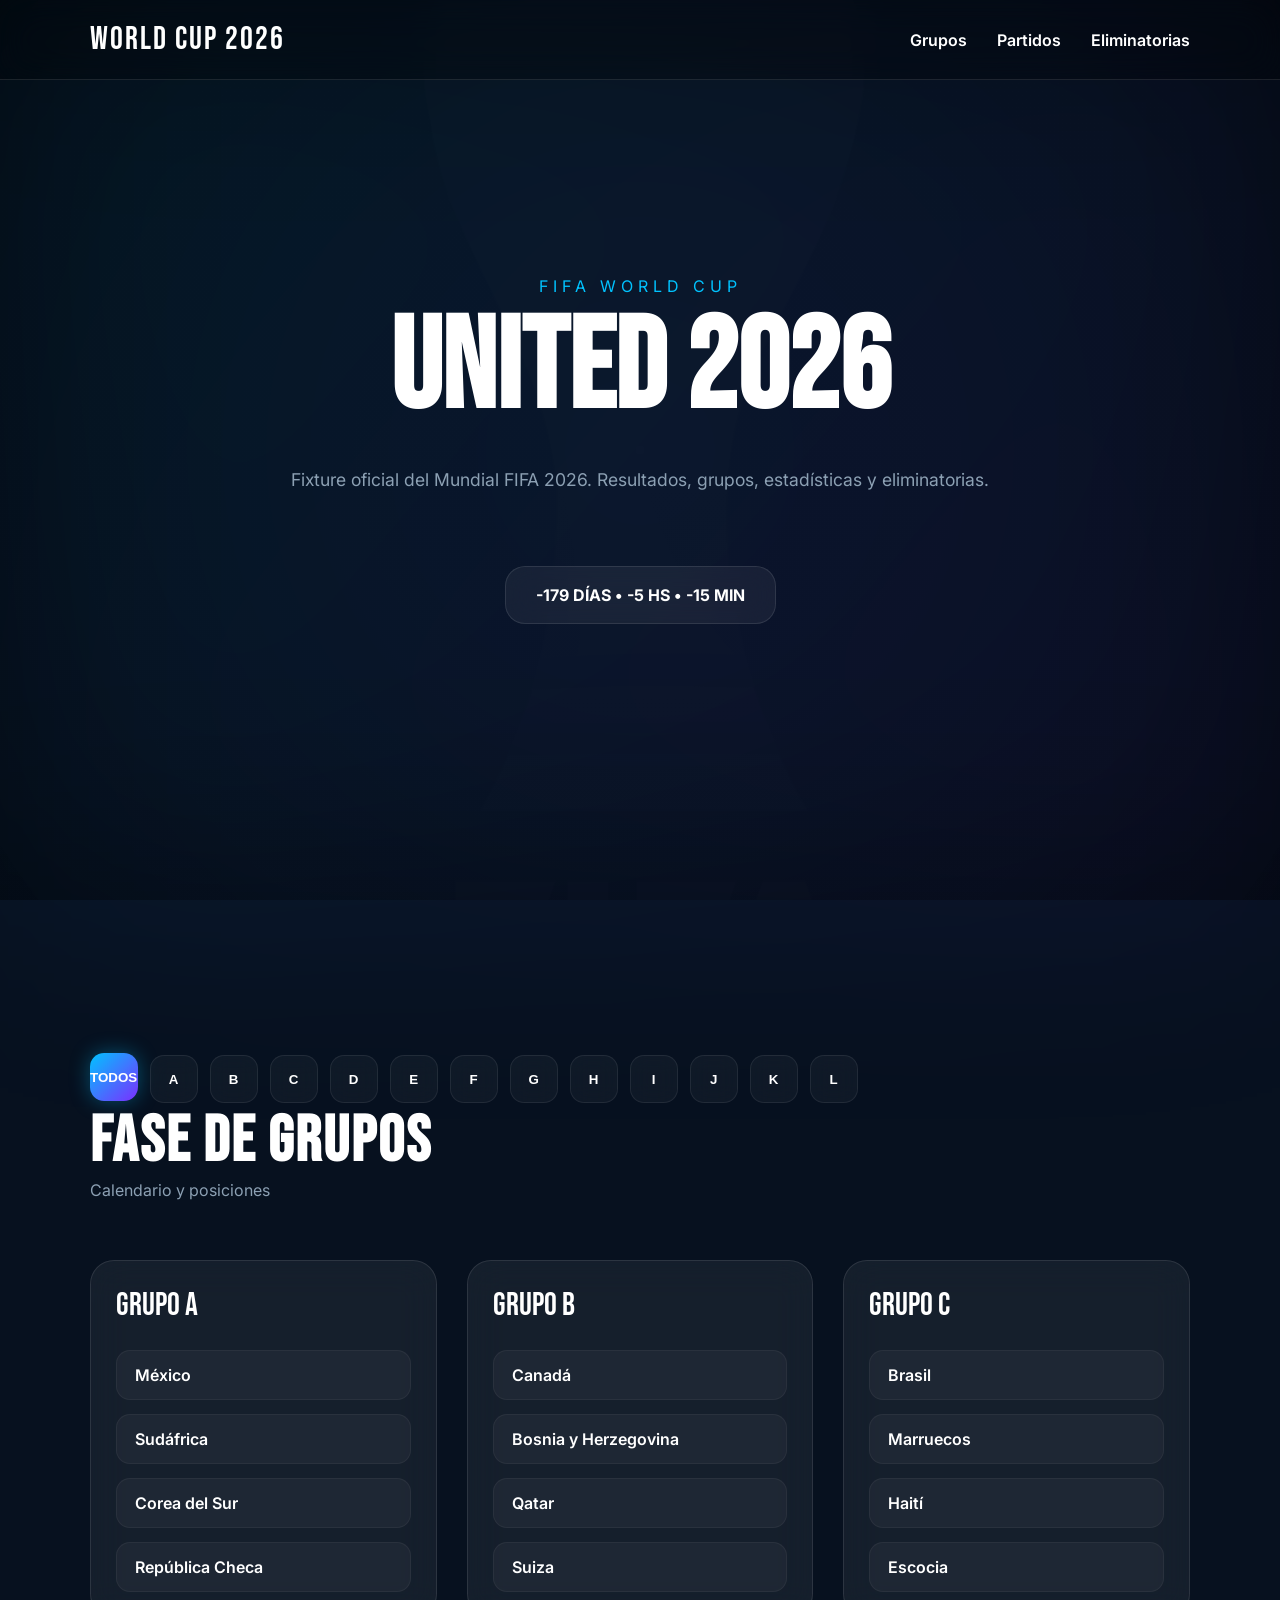
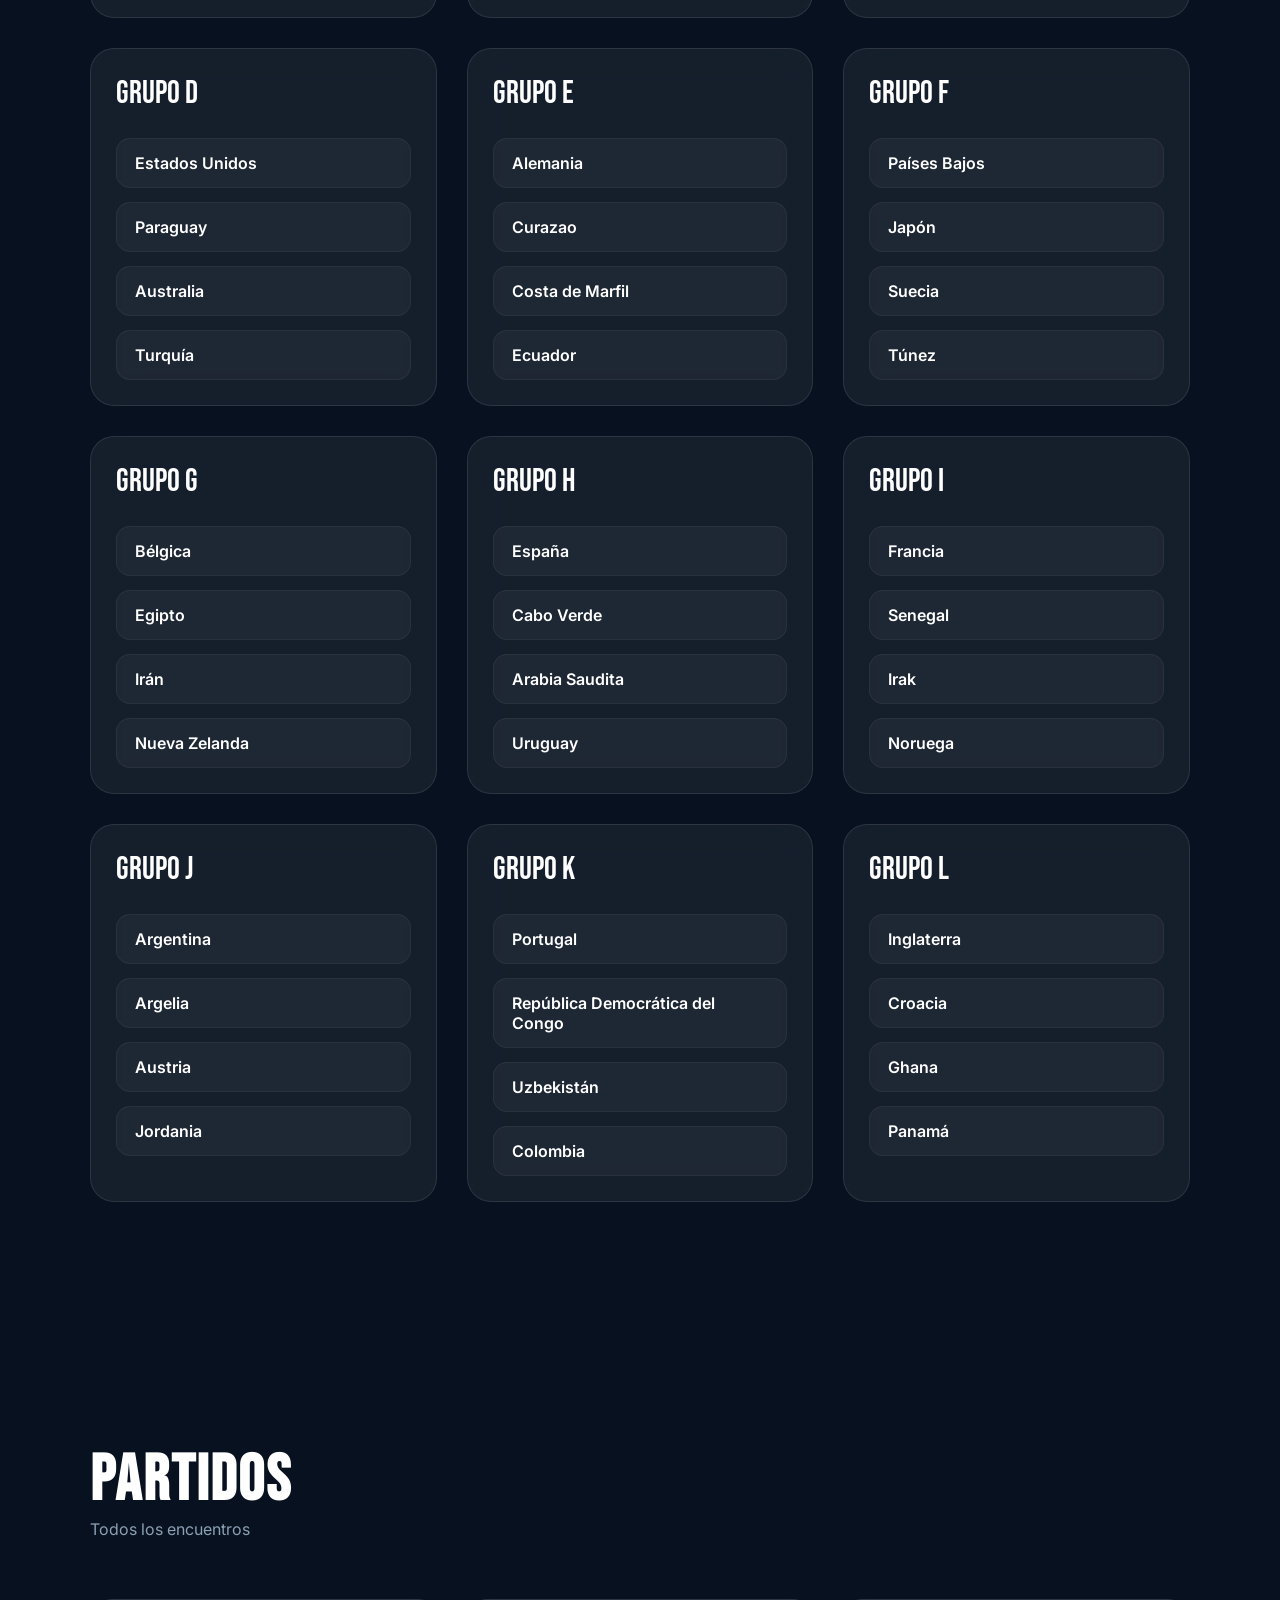
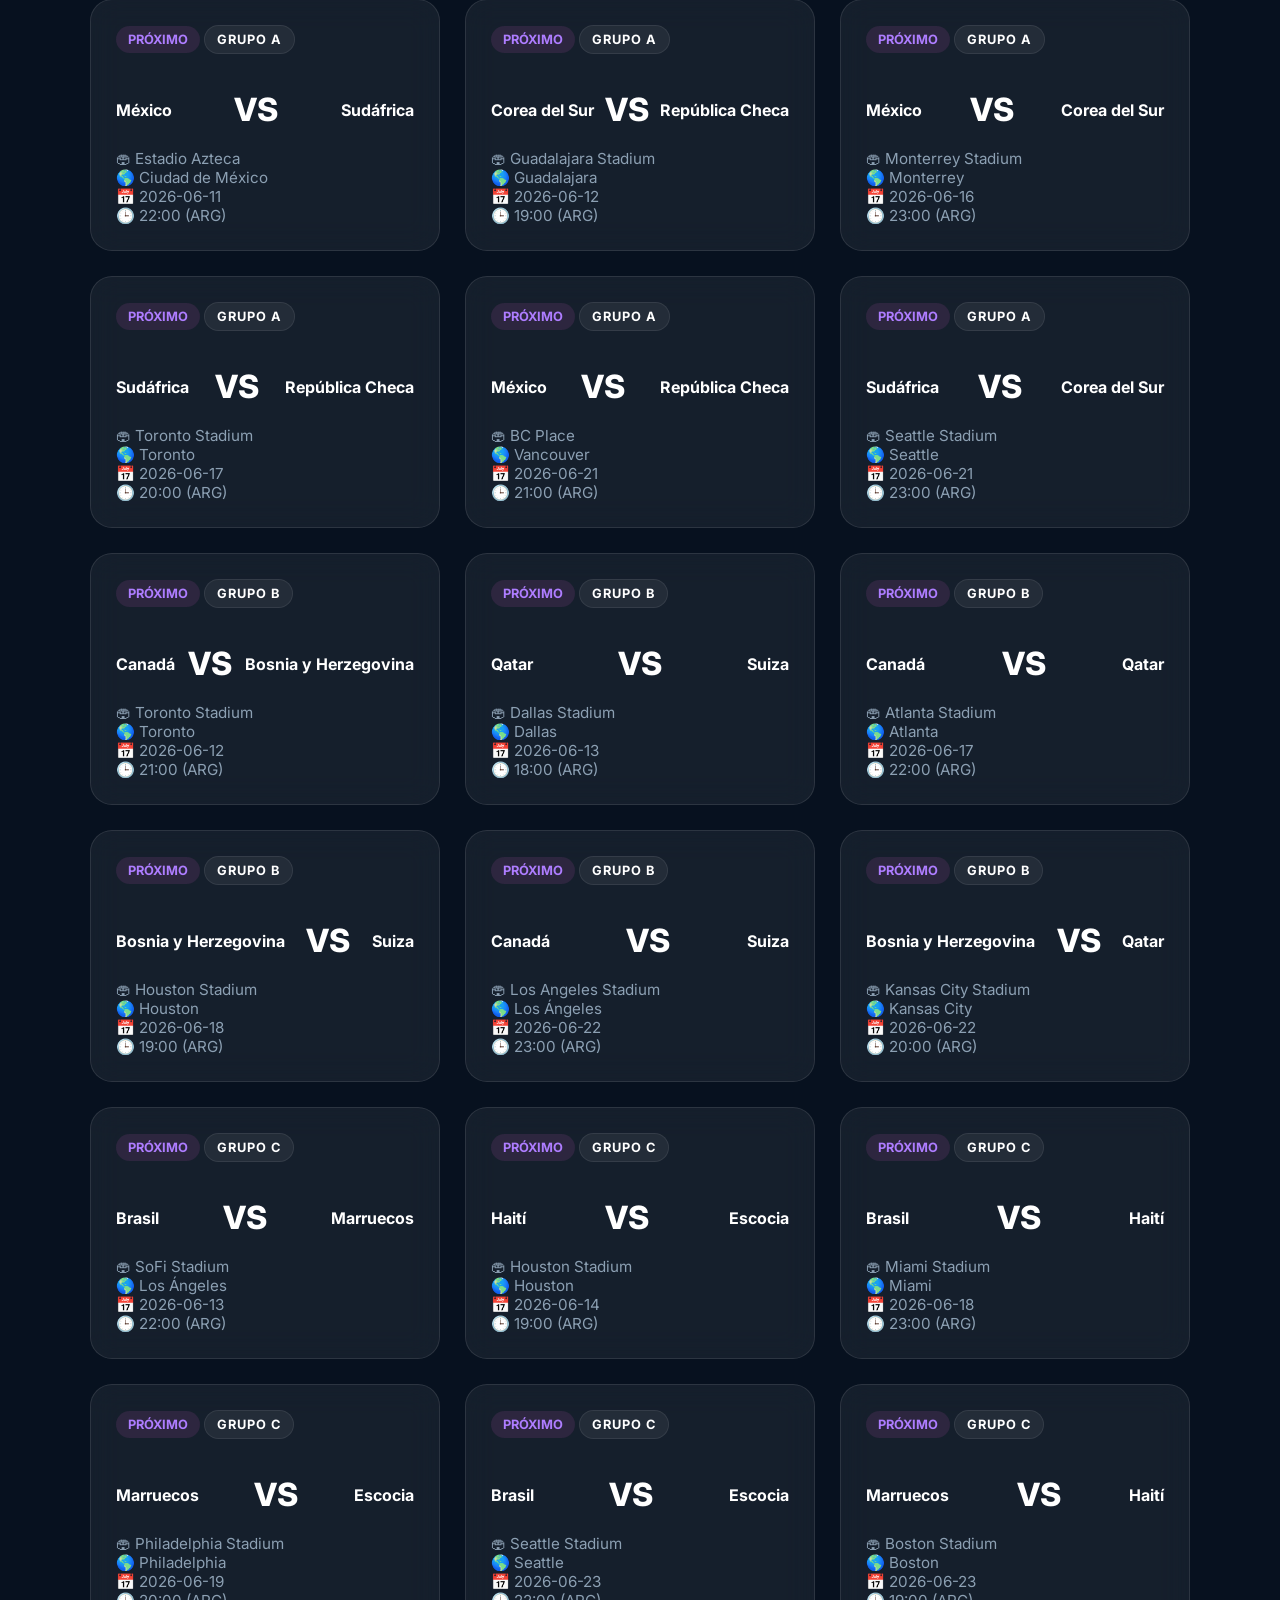
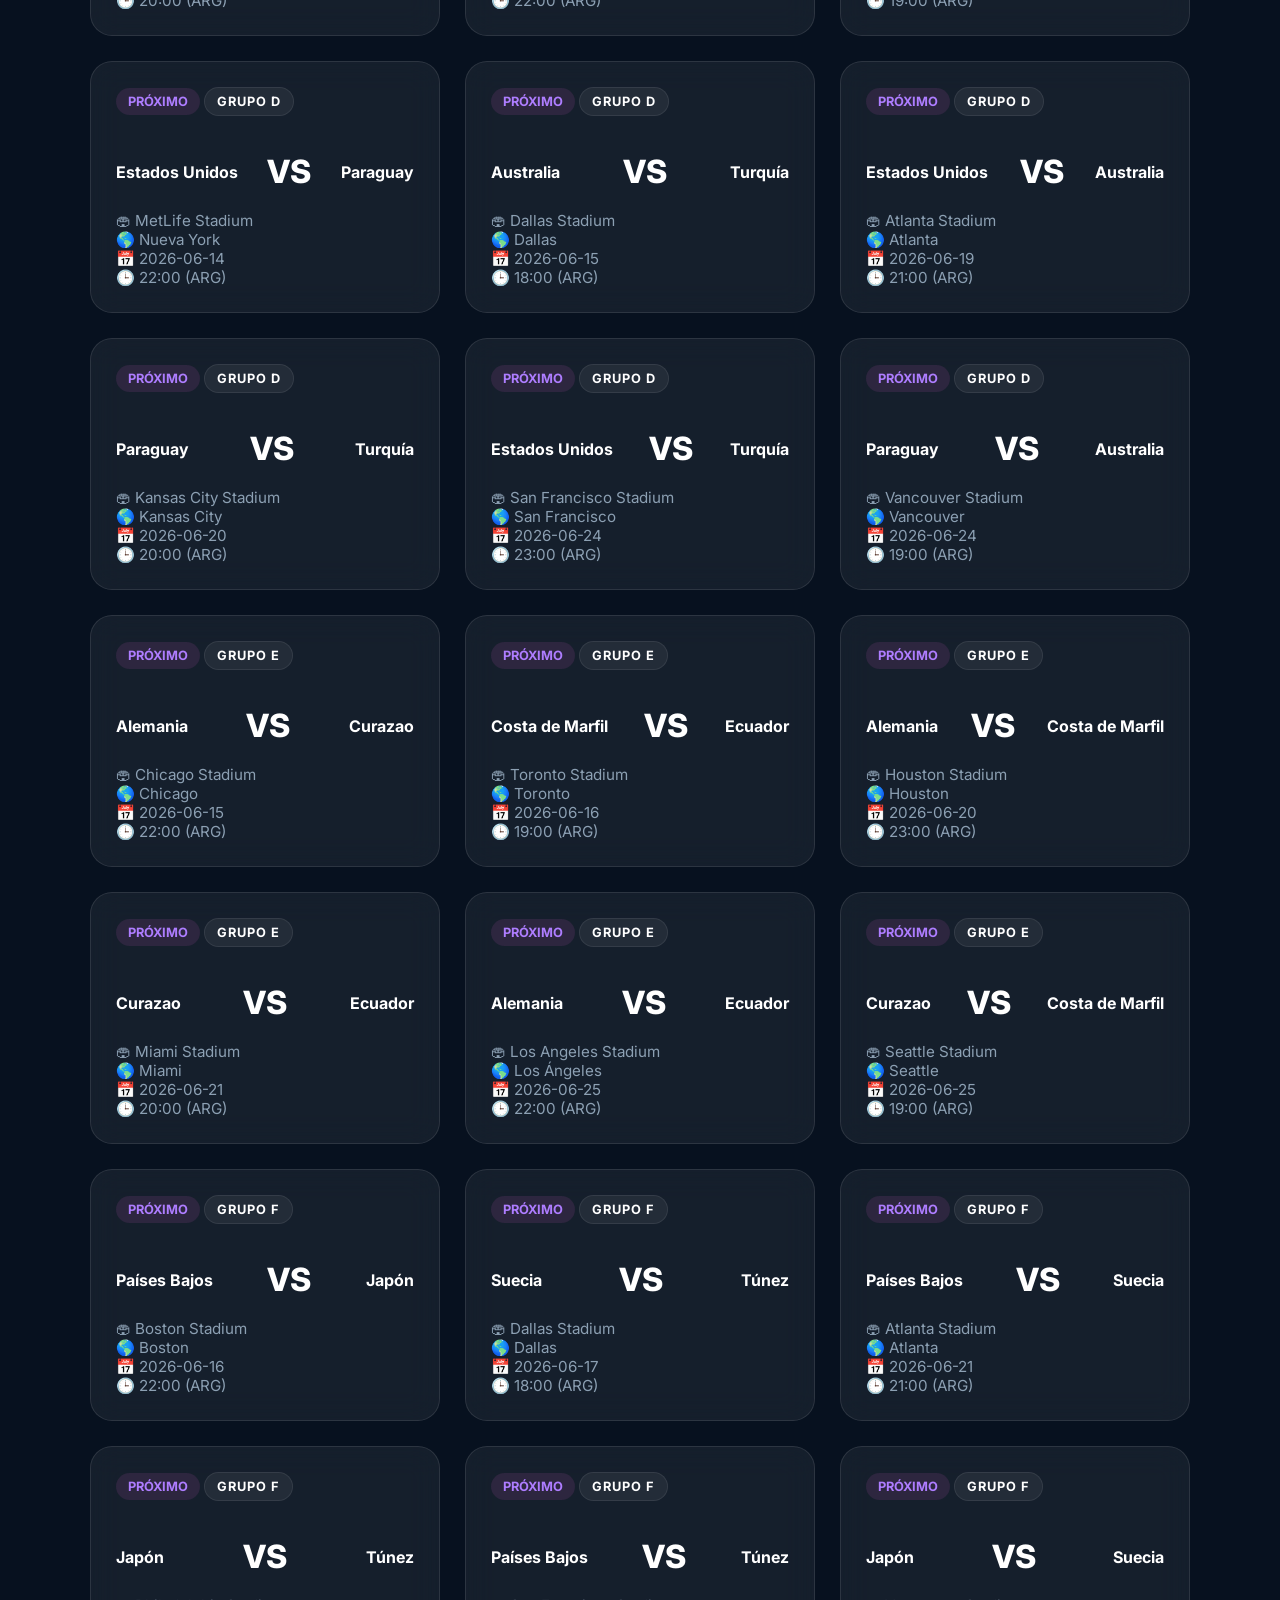
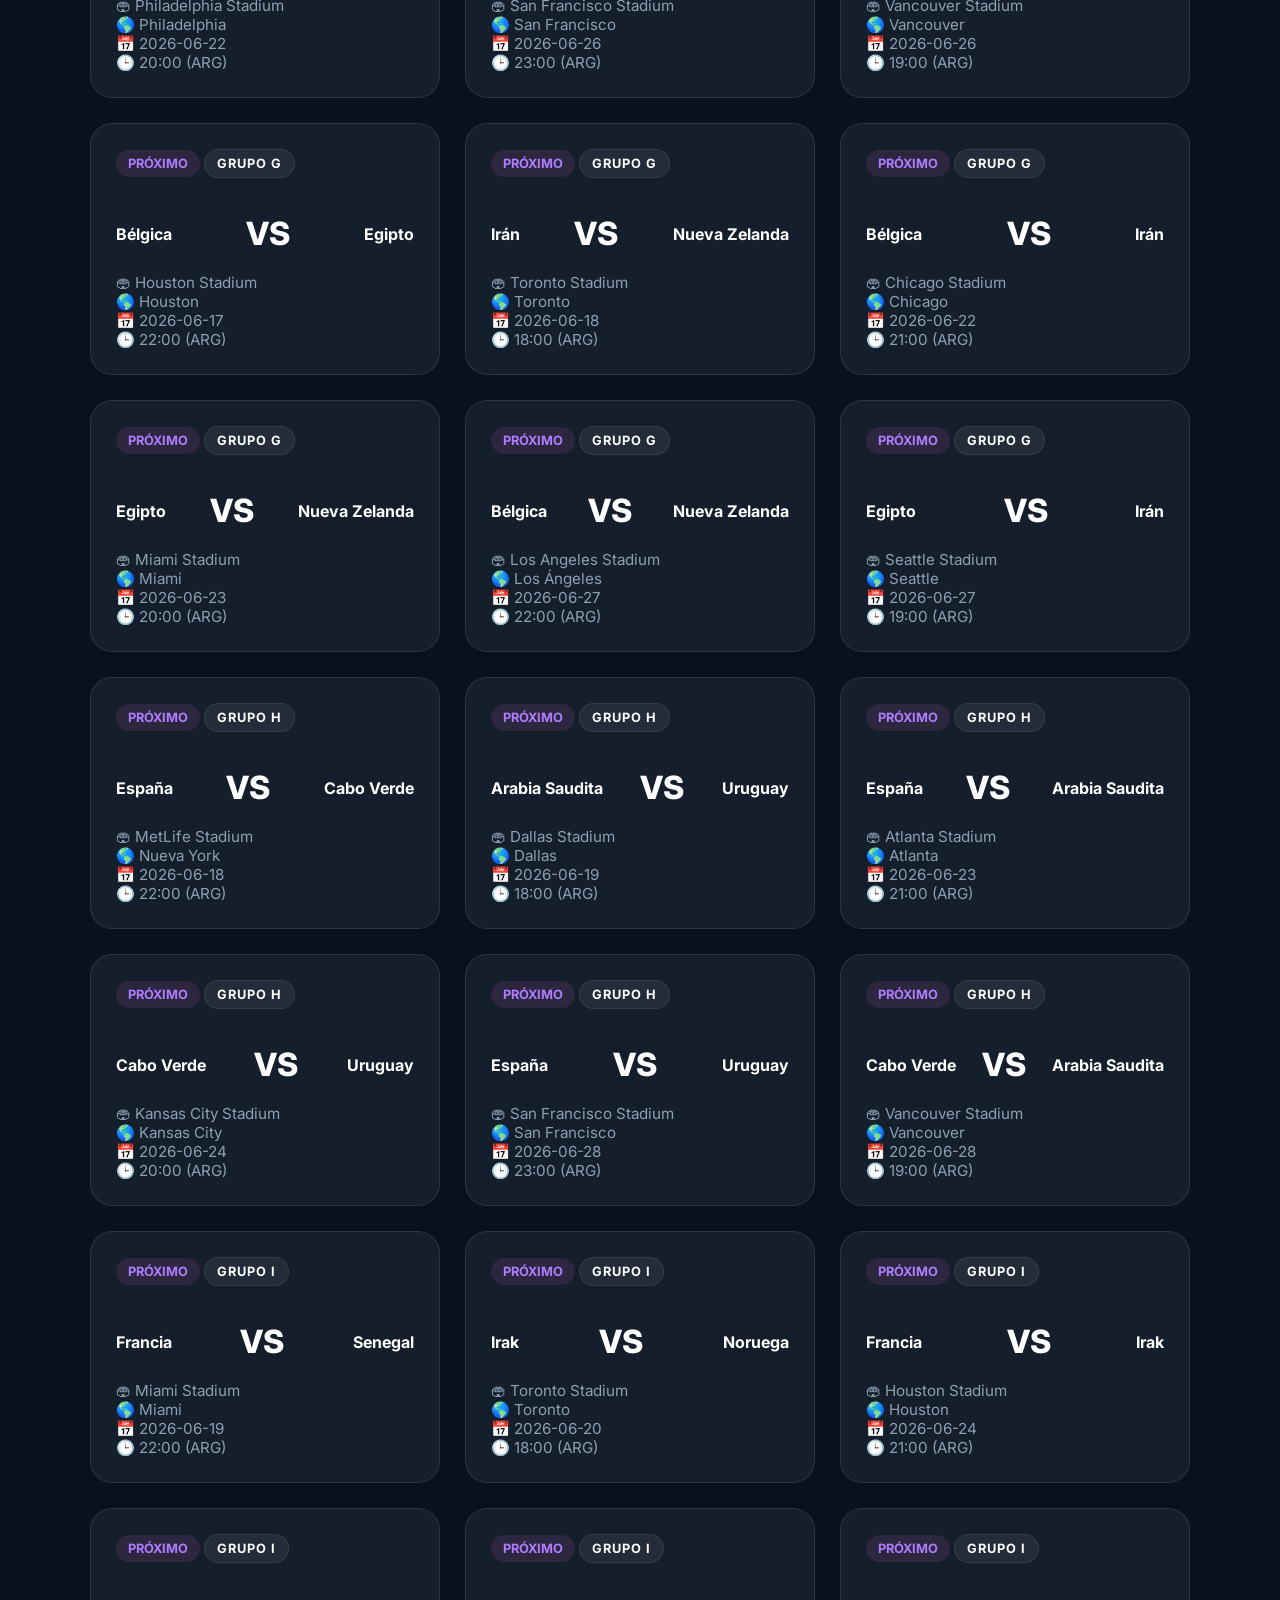
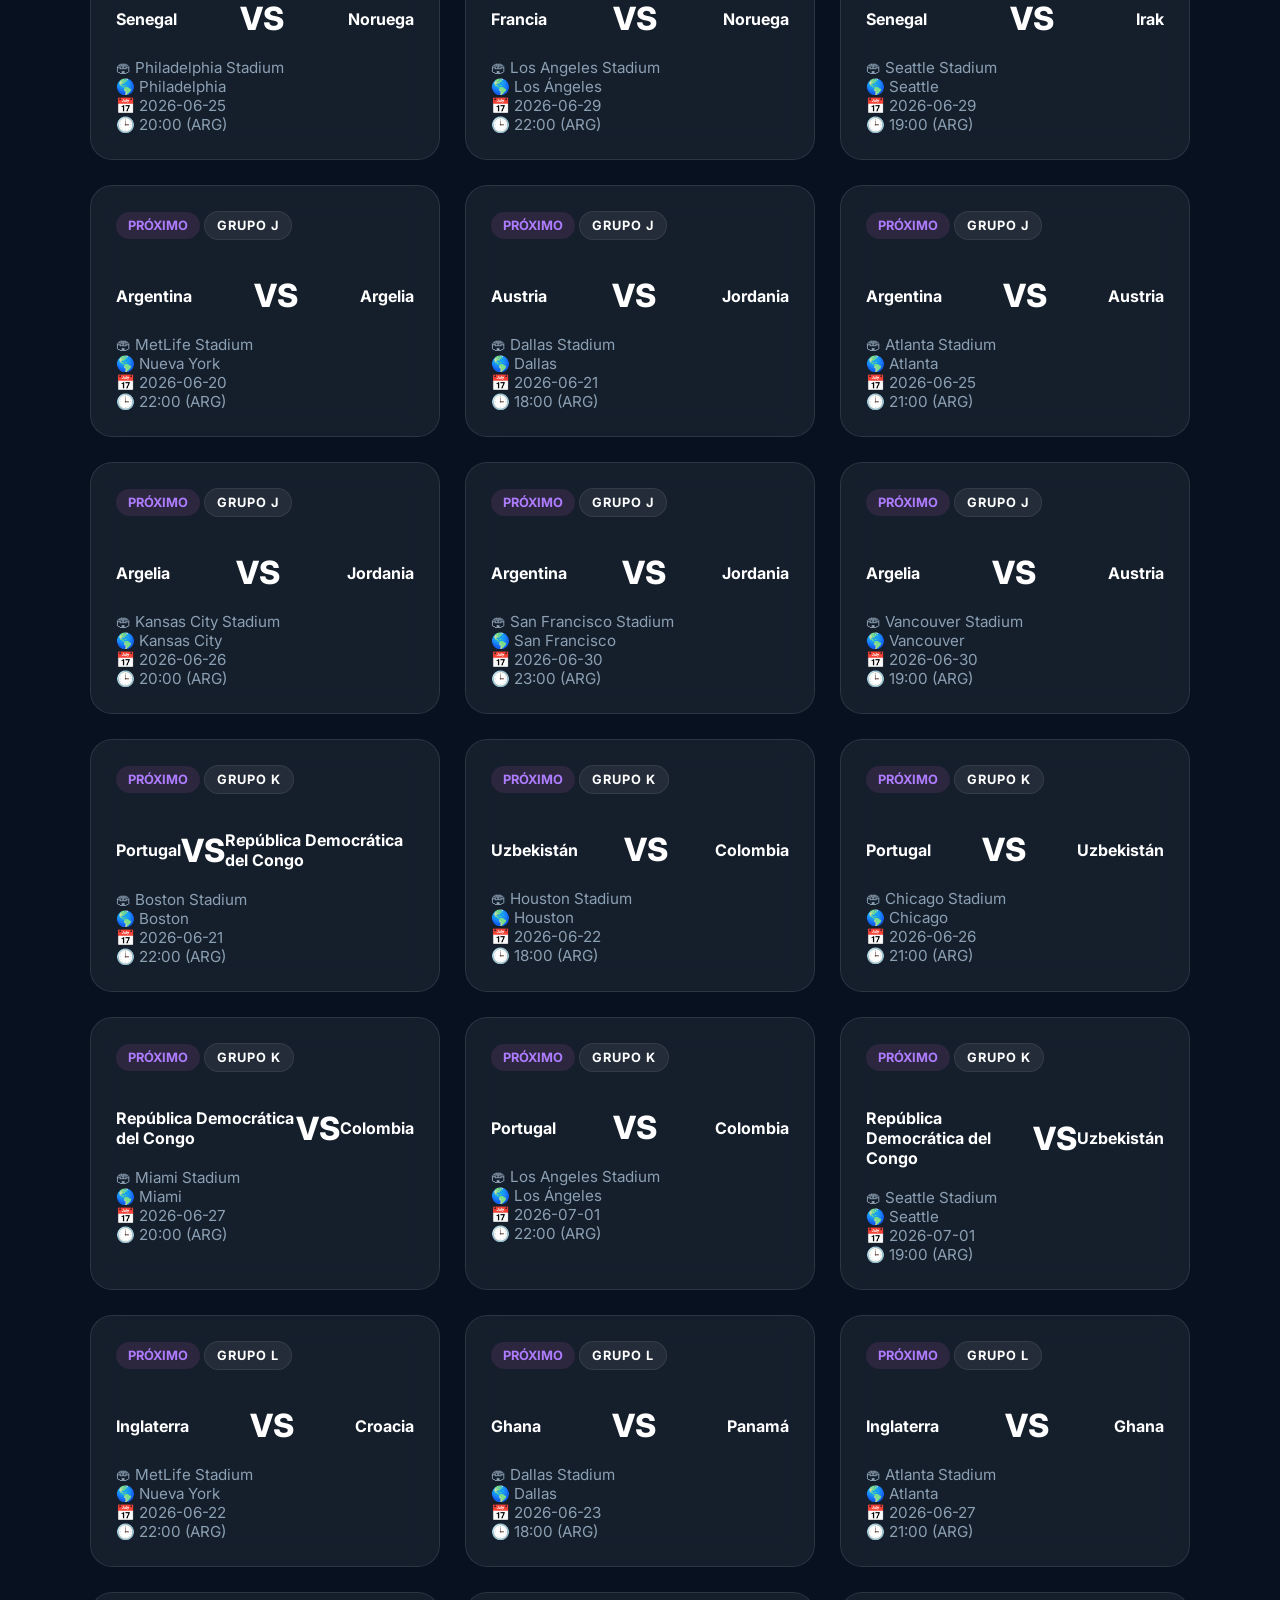
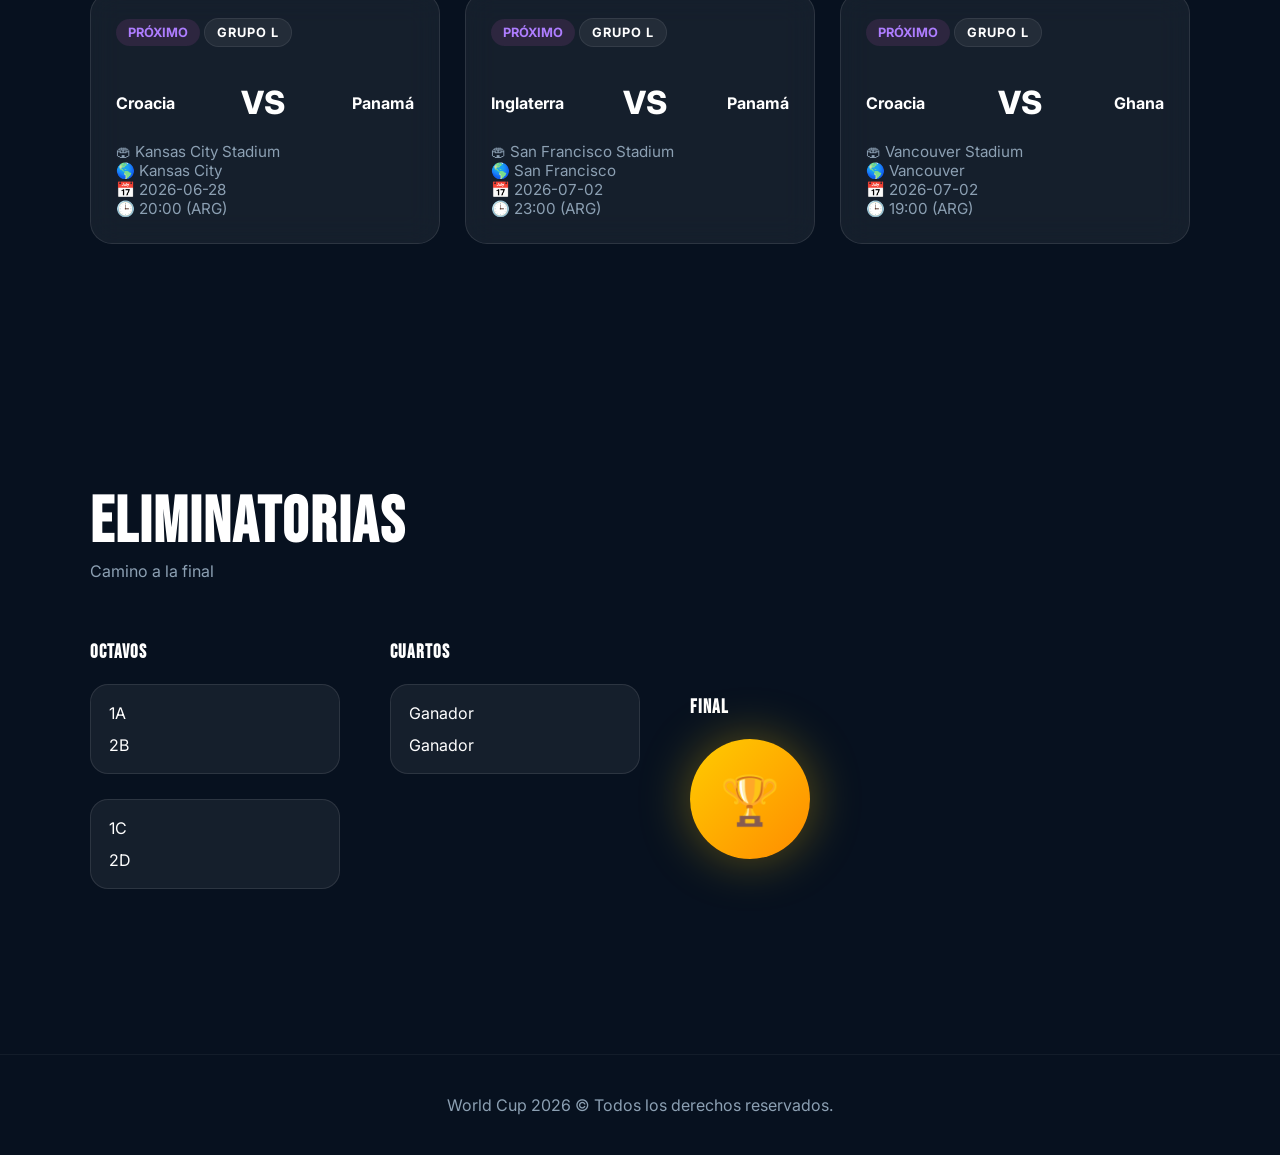
==== index.html @ 6135161e "fwe" ====
<!-- ========================= -->
<!-- index.html -->
<!-- ========================= -->
<!DOCTYPE html>
<html lang="es">
<head>
  <meta charset="UTF-8" />
  <meta name="viewport" content="width=device-width, initial-scale=1.0"/>
  <title>FIFA World Cup 2026</title>
  <link rel="icon" type="image/png" href="imagenes/icono.png">
  <link rel="apple-touch-icon" href="imagenes/icono.png">
  <meta name="theme-color" content="#07111f">
  <link rel="preconnect" href="https://fonts.googleapis.com">
  <link rel="preconnect" href="https://fonts.gstatic.com" crossorigin>

  <link href="https://fonts.googleapis.com/css2?family=Bebas+Neue&family=Inter:wght@300;400;500;600;700;800&display=swap" rel="stylesheet">

  <link rel="stylesheet" href="styles.css">
</head>
<body>

  <!-- BACKGROUND -->
  <div class="bg-overlay"></div>
  <div class="animated-gradient"></div>

  <!-- NAVBAR -->
  <header class="navbar">
    <div class="logo">
      WORLD CUP 2026
    </div>

    <nav>
      <a href="#groups">Grupos</a>
      <a href="#matches">Partidos</a>
      <a href="#knockout">Eliminatorias</a>
    </nav>
  </header>

  <!-- HERO -->
  <section class="hero">

    <div class="hero-content">

      <p class="hero-subtitle">
        FIFA WORLD CUP
      </p>

      <h1>
        UNITED 2026
      </h1>

      <p class="hero-description">
        Fixture oficial del Mundial FIFA 2026.
        Resultados, grupos, estadísticas y eliminatorias.
      </p>

      <div class="countdown" id="countdown">
        Loading...
      </div>

    </div>

  </section>

  <!-- GROUPS -->
  <section id="groups" class="section">

    <div class="section-header">
        <div class="group-tabs" id="groupTabs">

  <button class="tab-btn active" data-group="ALL">
    TODOS
  </button>

  <button class="tab-btn" data-group="A">A</button>
  <button class="tab-btn" data-group="B">B</button>
  <button class="tab-btn" data-group="C">C</button>
  <button class="tab-btn" data-group="D">D</button>
  <button class="tab-btn" data-group="E">E</button>
  <button class="tab-btn" data-group="F">F</button>
  <button class="tab-btn" data-group="G">G</button>
  <button class="tab-btn" data-group="H">H</button>
  <button class="tab-btn" data-group="I">I</button>
  <button class="tab-btn" data-group="J">J</button>
  <button class="tab-btn" data-group="K">K</button>
  <button class="tab-btn" data-group="L">L</button>

</div>
      <h2>FASE DE GRUPOS</h2>
      <p>Calendario y posiciones</p>
    </div>

  
    <div id="groups-container" class="groups-grid"></div>

  </section>

  <!-- MATCHES -->
  <section id="matches" class="section">

    <div class="section-header">
      <h2>PARTIDOS</h2>
      <p>Todos los encuentros</p>
    </div>

    <div id="matches-container" class="matches-grid"></div>

  </section>

  <!-- KNOCKOUT -->
  <section id="knockout" class="section">

    <div class="section-header">
      <h2>ELIMINATORIAS</h2>
      <p>Camino a la final</p>
    </div>

    <div class="bracket">

      <div class="bracket-round">
        <h3>Octavos</h3>

        <div class="bracket-match">
          <span>1A</span>
          <span>2B</span>
        </div>

        <div class="bracket-match">
          <span>1C</span>
          <span>2D</span>
        </div>
      </div>

      <div class="bracket-round">
        <h3>Cuartos</h3>

        <div class="bracket-match">
          <span>Ganador</span>
          <span>Ganador</span>
        </div>
      </div>

      <div class="bracket-round final-round">
        <h3>FINAL</h3>

        <div class="bracket-final">
          🏆
        </div>
      </div>

    </div>

  </section>

  <!-- FOOTER -->
  <footer class="footer">
    <p>World Cup 2026 © Todos los derechos reservados.</p>
  </footer>

  <script src="data/groups.js"></script>
  <script src="data/matches.js"></script>
  <script src="app.js"></script>

</body>
</html>
---- styles.css ----
/* ========================= */
/* styles.css */
/* ========================= */

:root{
  --bg:#07111f;
  --card:rgba(255,255,255,0.06);
  --border:rgba(255,255,255,0.1);
  --primary:#00c3ff;
  --secondary:#7b2fff;
  --gold:#ffcc00;
  --text:#ffffff;
  --muted:#8ca0b3;
}

*{
  margin:0;
  padding:0;
  box-sizing:border-box;
}

html{
  scroll-behavior:smooth;
}

body{
  background:var(--bg);
  color:var(--text);
  font-family:'Inter',sans-serif;
  overflow-x:hidden;
}

.bg-overlay{
  position:fixed;
  inset:0;
  background:
    linear-gradient(
      rgba(7,17,31,.94),
      rgba(7,17,31,.96)
    ),
    url("imagenes/icono.png");
  background-size:
    cover,
    900px;
  background-position:
    center,
    center;
  background-repeat:no-repeat;
  opacity:.16;
  filter:
    saturate(0)
    brightness(.8);
  z-index:-2;
  pointer-events:none;
}

.animated-gradient{
  position:fixed;
  inset:0;
  background:linear-gradient(
    130deg,
    rgba(0,195,255,.08),
    rgba(123,47,255,.08)
  );
  filter:blur(120px);
  animation:bgMove 12s infinite alternate ease-in-out;
  z-index:-1;
}

@keyframes bgMove{
  from{
    transform:translate(-5%, -5%);
  }
  to{
    transform:translate(5%, 5%);
  }
}

.navbar{
  width:100%;
  padding:20px 7%;
  position:fixed;
  top:0;
  display:flex;
  justify-content:space-between;
  align-items:center;
  backdrop-filter:blur(18px);
  background:rgba(0,0,0,.25);
  border-bottom:1px solid var(--border);
  z-index:999;
}

.logo{
  font-family:'Bebas Neue',sans-serif;
  letter-spacing:2px;
  font-size:2rem;
}

nav{
  display:flex;
  gap:30px;
}

nav a{
  color:white;
  text-decoration:none;
  font-weight:600;
  transition:.3s;
}

nav a:hover{
  color:var(--primary);
}

.hero{
  min-height:100vh;
  display:flex;
  align-items:center;
  justify-content:center;
  text-align:center;
  padding:0 20px;
}

.hero-content{
  max-width:900px;
}

.hero-subtitle{
  color:var(--primary);
  letter-spacing:5px;
  margin-bottom:10px;
}

.hero h1{
  font-size:clamp(5rem,10vw,9rem);
  font-family:'Bebas Neue',sans-serif;
  line-height:1;
}

.hero-description{
  max-width:700px;
  margin:30px auto;
  color:var(--muted);
  line-height:1.8;
  font-size:1.1rem;
}

.countdown{
  margin-top:40px;
  display:inline-flex;
  gap:20px;
  padding:18px 30px;
  border:1px solid var(--border);
  border-radius:20px;
  background:var(--card);
  backdrop-filter:blur(15px);
  font-weight:700;
}

.section{
  padding:120px 7%;
}

.section-header{
  margin-bottom:60px;
}

.section-header h2{
  font-family:'Bebas Neue',sans-serif;
  font-size:4rem;
  letter-spacing:2px;
}

.section-header p{
  color:var(--muted);
}

.groups-grid{
  display:grid;
  grid-template-columns:repeat(auto-fit,minmax(340px,1fr));
  gap:30px;
}

.group-card{
  background:var(--card);
  border:1px solid var(--border);
  border-radius:24px;
  padding:25px;
  backdrop-filter:blur(18px);
  transition:.35s;
}

.group-card:hover{
  transform:translateY(-8px);
  border-color:rgba(255,255,255,.2);
}

.group-title{
  font-family:'Bebas Neue';
  font-size:2rem;
  margin-bottom:25px;
}

.standings{
  width:100%;
  border-collapse:collapse;
}

.standings th{
  color:var(--muted);
  font-size:.85rem;
  padding-bottom:10px;
}

.standings td{
  padding:12px 0;
  border-top:1px solid rgba(255,255,255,.05);
}

.matches-grid{
  display:grid;
  grid-template-columns:repeat(auto-fit,minmax(320px,1fr));
  gap:25px;
}

.match-card{
  background:var(--card);
  border-radius:22px;
  border:1px solid var(--border);
  padding:25px;
  backdrop-filter:blur(15px);
  transition:.3s;
}

.match-card:hover{
  transform:scale(1.02);
}

.match-status{
  display:inline-block;
  padding:6px 12px;
  border-radius:100px;
  font-size:.8rem;
  margin-bottom:18px;
  font-weight:700;
}

.status-finished{
  background:#17381d;
  color:#4cff88;
}

.status-upcoming{
  background:#2d263f;
  color:#ae7dff;
}

.teams{
  display:flex;
  justify-content:space-between;
  align-items:center;
  margin:18px 0;
}

.team{
  display:flex;
  align-items:center;
  gap:10px;
  font-weight:700;
}

.score{
  font-size:2rem;
  font-weight:800;
}

.match-info{
  margin-top:20px;
  color:var(--muted);
  font-size:.95rem;
}

.bracket{
  display:flex;
  gap:50px;
  overflow-x:auto;
  padding-bottom:20px;
}

.bracket-round{
  min-width:250px;
}

.bracket-round h3{
  margin-bottom:20px;
  font-family:'Bebas Neue';
  letter-spacing:1px;
}

.bracket-match{
  background:var(--card);
  border:1px solid var(--border);
  border-radius:18px;
  padding:18px;
  margin-bottom:25px;
  display:flex;
  flex-direction:column;
  gap:12px;
}

.final-round{
  display:flex;
  flex-direction:column;
  justify-content:center;
}

.bracket-final{
  width:120px;
  height:120px;
  border-radius:50%;
  background:linear-gradient(
    135deg,
    var(--gold),
    #ff8c00
  );
  display:flex;
  align-items:center;
  justify-content:center;
  font-size:3rem;
  box-shadow:0 0 50px rgba(255,204,0,.35);
}

.footer{
  padding:40px;
  text-align:center;
  color:var(--muted);
  border-top:1px solid rgba(255,255,255,.05);
}

@media(max-width:768px){

  .navbar{
    flex-direction:column;
    gap:15px;
  }

  nav{
    gap:18px;
    flex-wrap:wrap;
    justify-content:center;
  }

  .hero h1{
    font-size:5rem;
  }

  .section-header h2{
    font-size:3rem;
  }

}

.group-teams{
  display:flex;
  flex-direction:column;
  gap:14px;
}

.group-team{
  padding:14px 18px;
  border-radius:14px;
  background:rgba(255,255,255,.04);
  border:1px solid rgba(255,255,255,.05);
  font-weight:600;
  transition:.3s;
}

.group-team:hover{
  transform:translateX(5px);
  border-color:rgba(255,255,255,.15);
}

body::before{
  content:"";
  position:fixed;
  inset:0;

  background:
    radial-gradient(
      circle at center,
      transparent 0%,
      rgba(0,0,0,.35) 100%
    );

  pointer-events:none;
  z-index:-1;
}


.group-badge{
  display:inline-block;
  margin-bottom:18px;
  padding:6px 12px;
  border-radius:100px;
  background:rgba(255,255,255,.06);
  border:1px solid rgba(255,255,255,.08);
  font-size:.8rem;
  font-weight:700;
  letter-spacing:1px;
}


.group-tabs{
  display:flex;
  gap:12px;
  flex-wrap:wrap;
  margin-top:35px;
}

.tab-btn{
  width:48px;
  height:48px;

  border-radius:14px;

  border:1px solid rgba(255,255,255,.08);

  background:rgba(255,255,255,.04);

  color:white;

  font-weight:700;

  cursor:pointer;

  transition:.3s;

  backdrop-filter:blur(10px);
}

.tab-btn:hover{
  transform:translateY(-3px);

  border-color:rgba(255,255,255,.2);

  background:rgba(255,255,255,.08);
}

.tab-btn.active{
  background:linear-gradient(
    135deg,
    var(--primary),
    var(--secondary)
  );

  border:none;

  box-shadow:
    0 0 20px rgba(0,195,255,.35);

  transform:translateY(-2px);
}
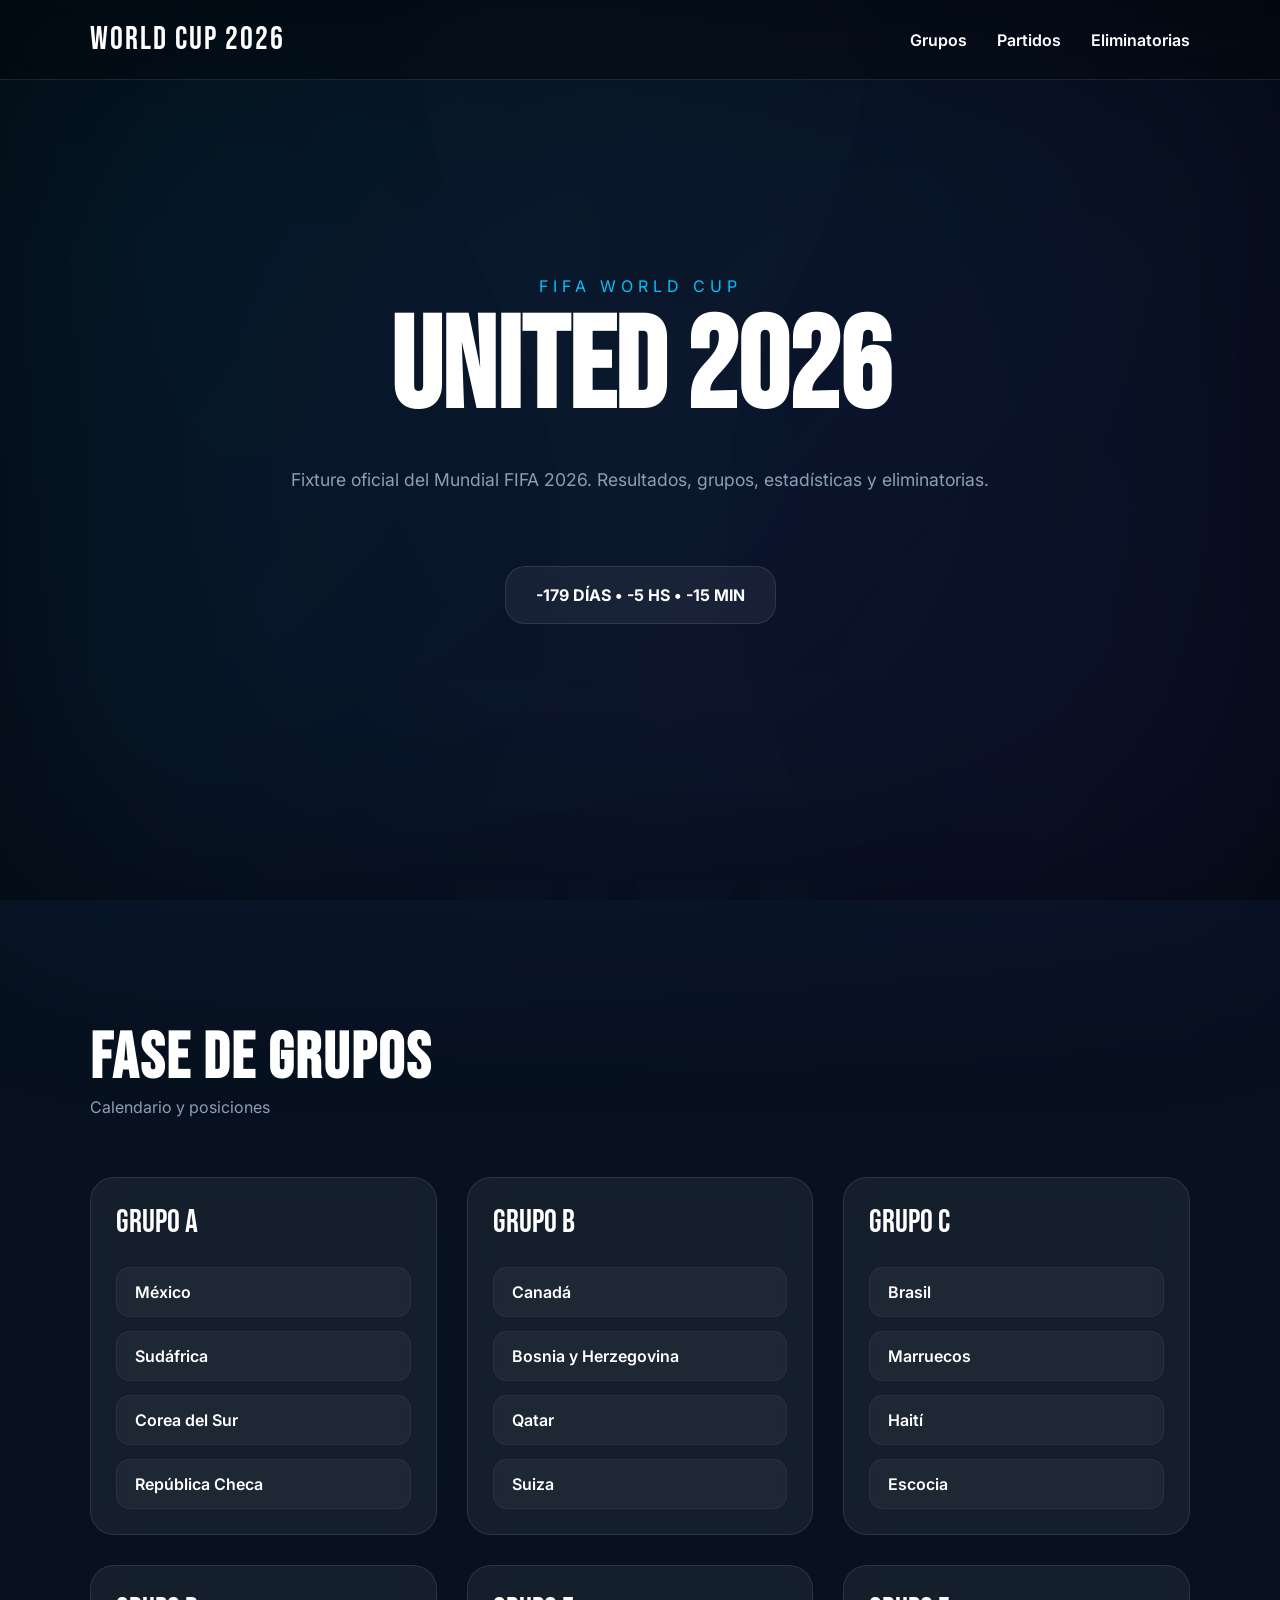
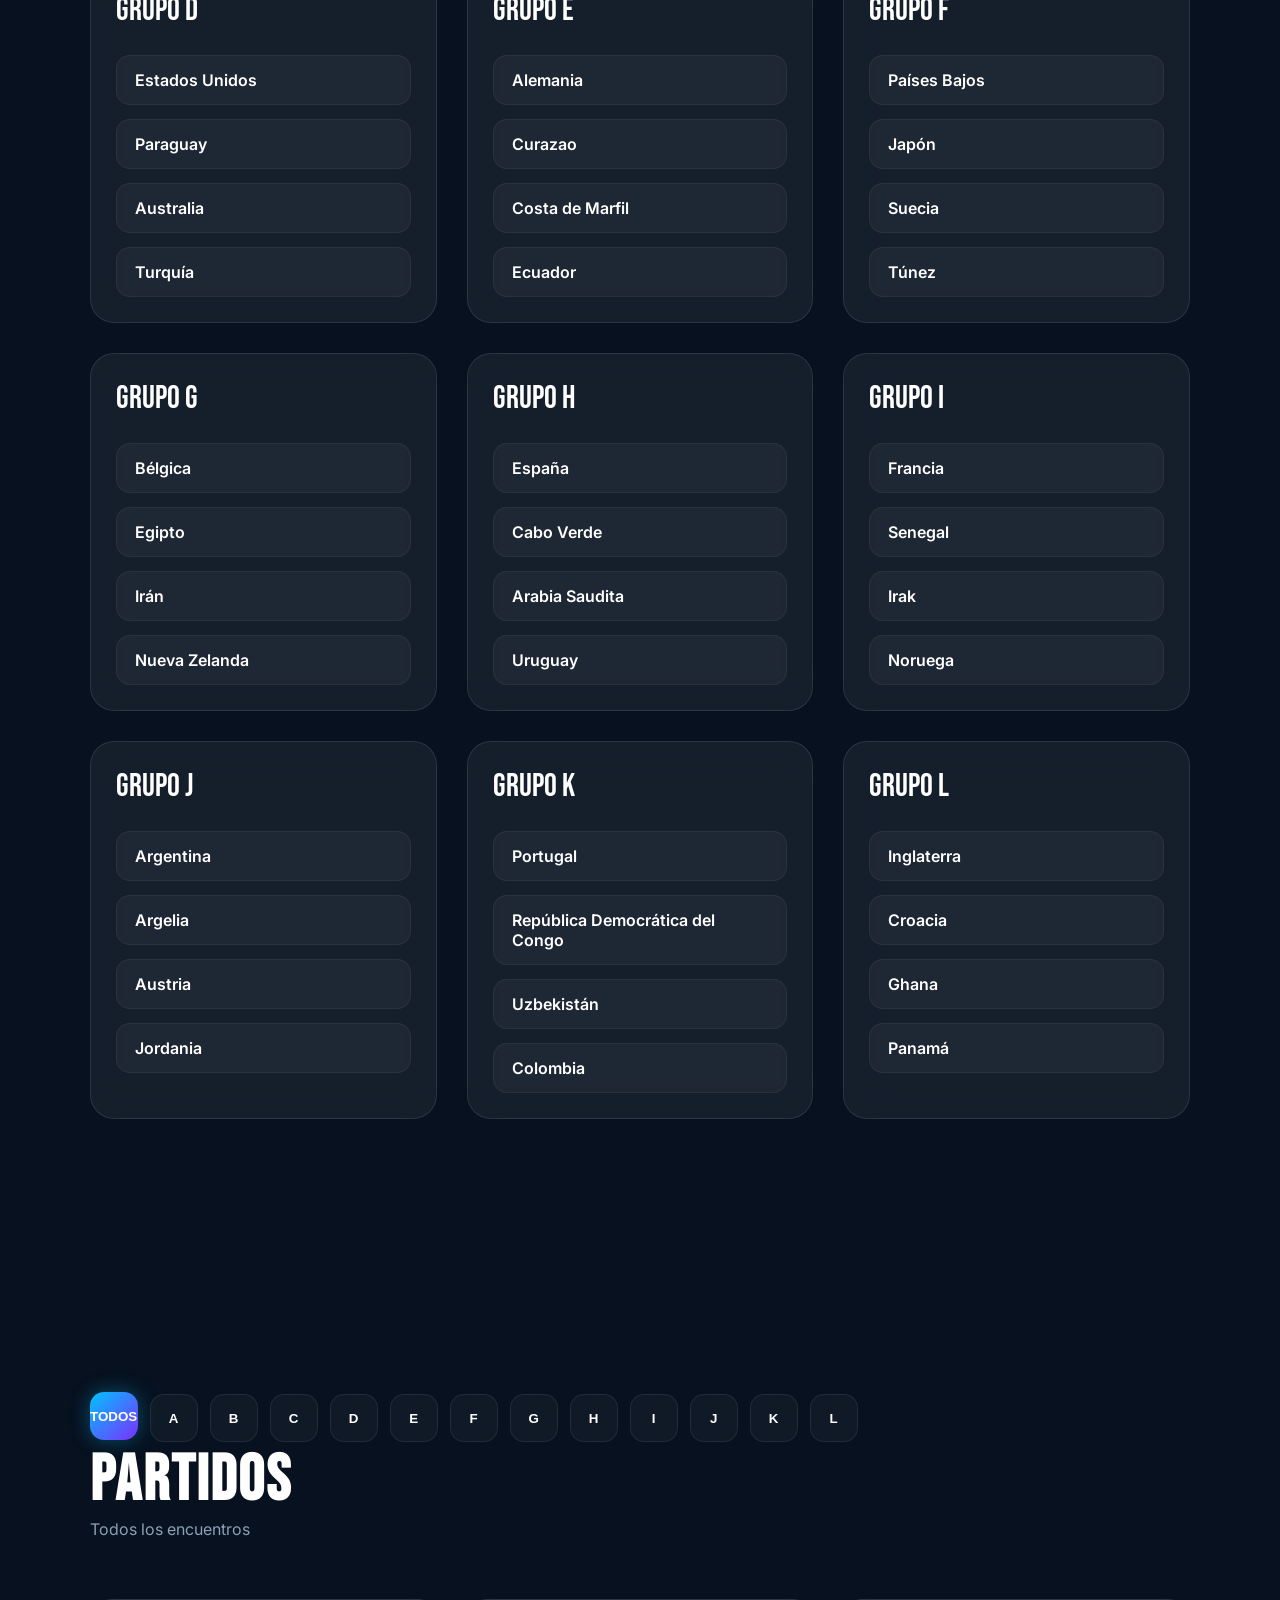
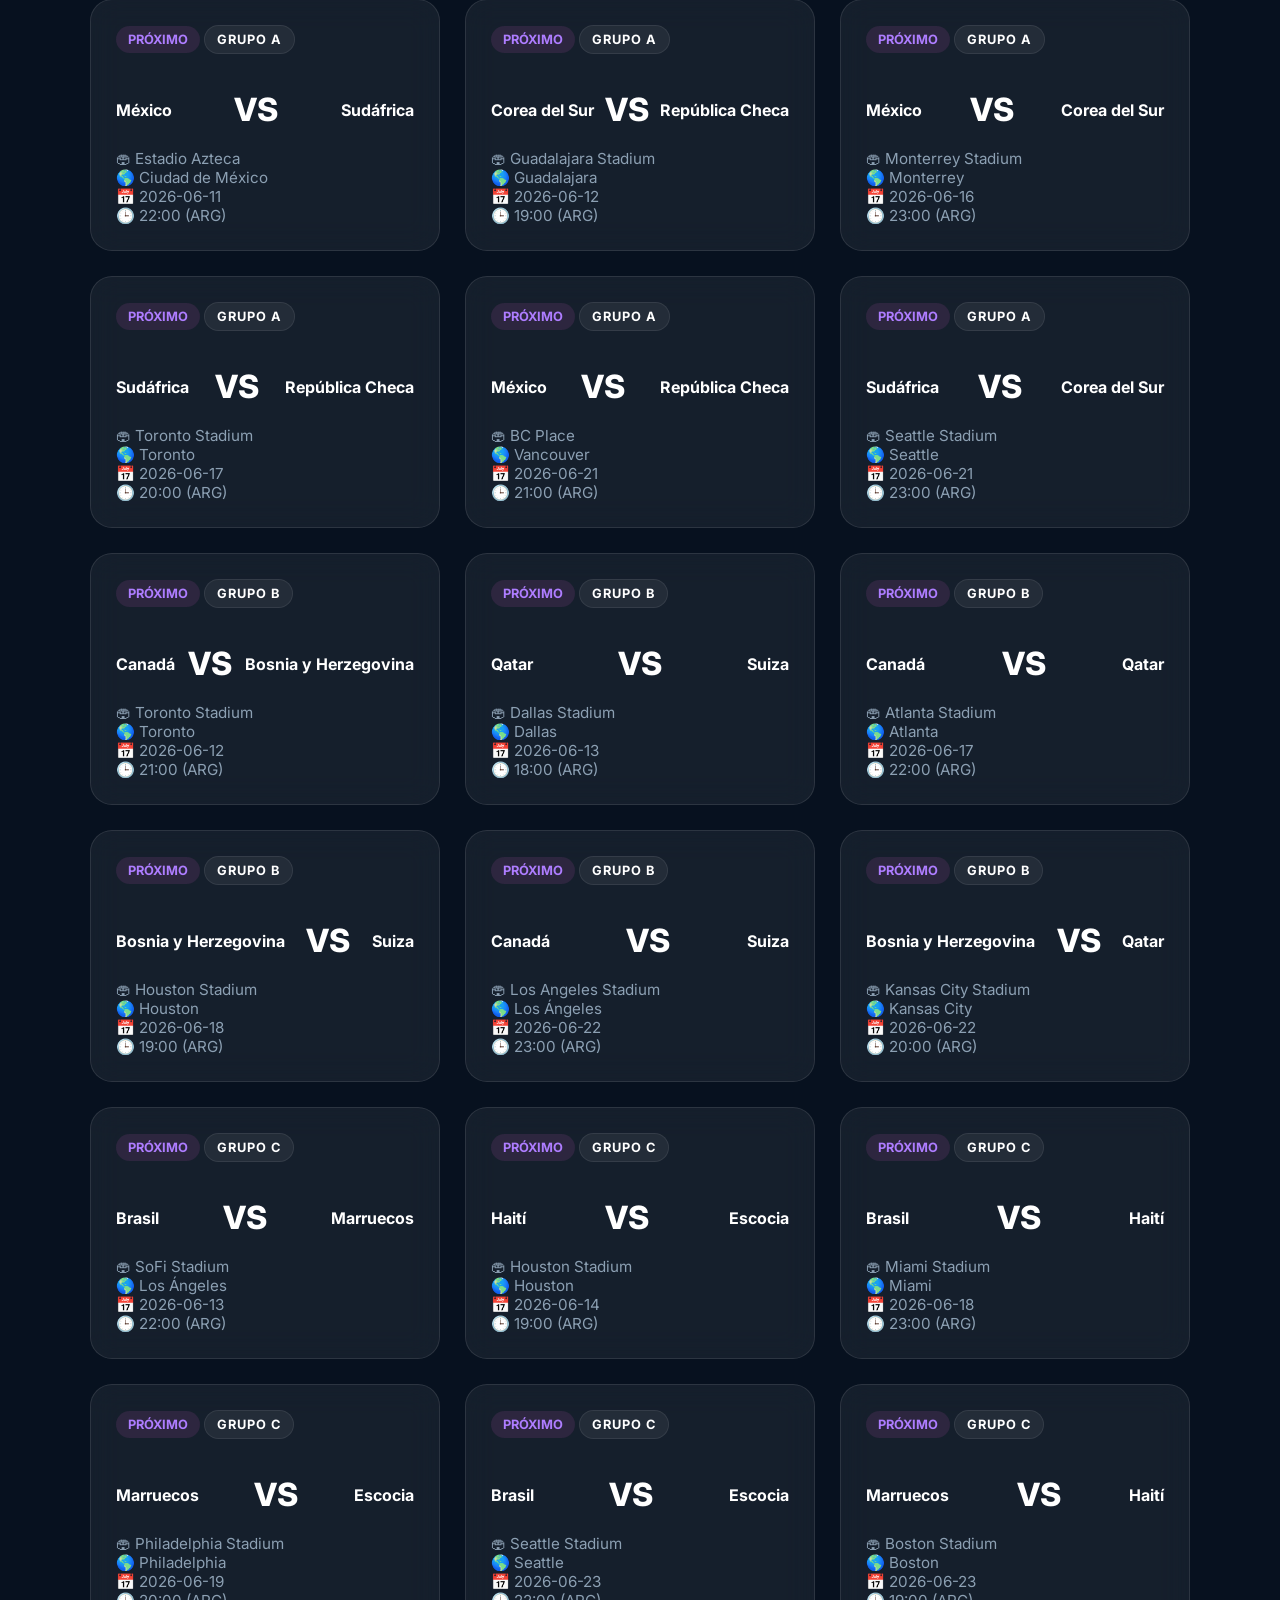
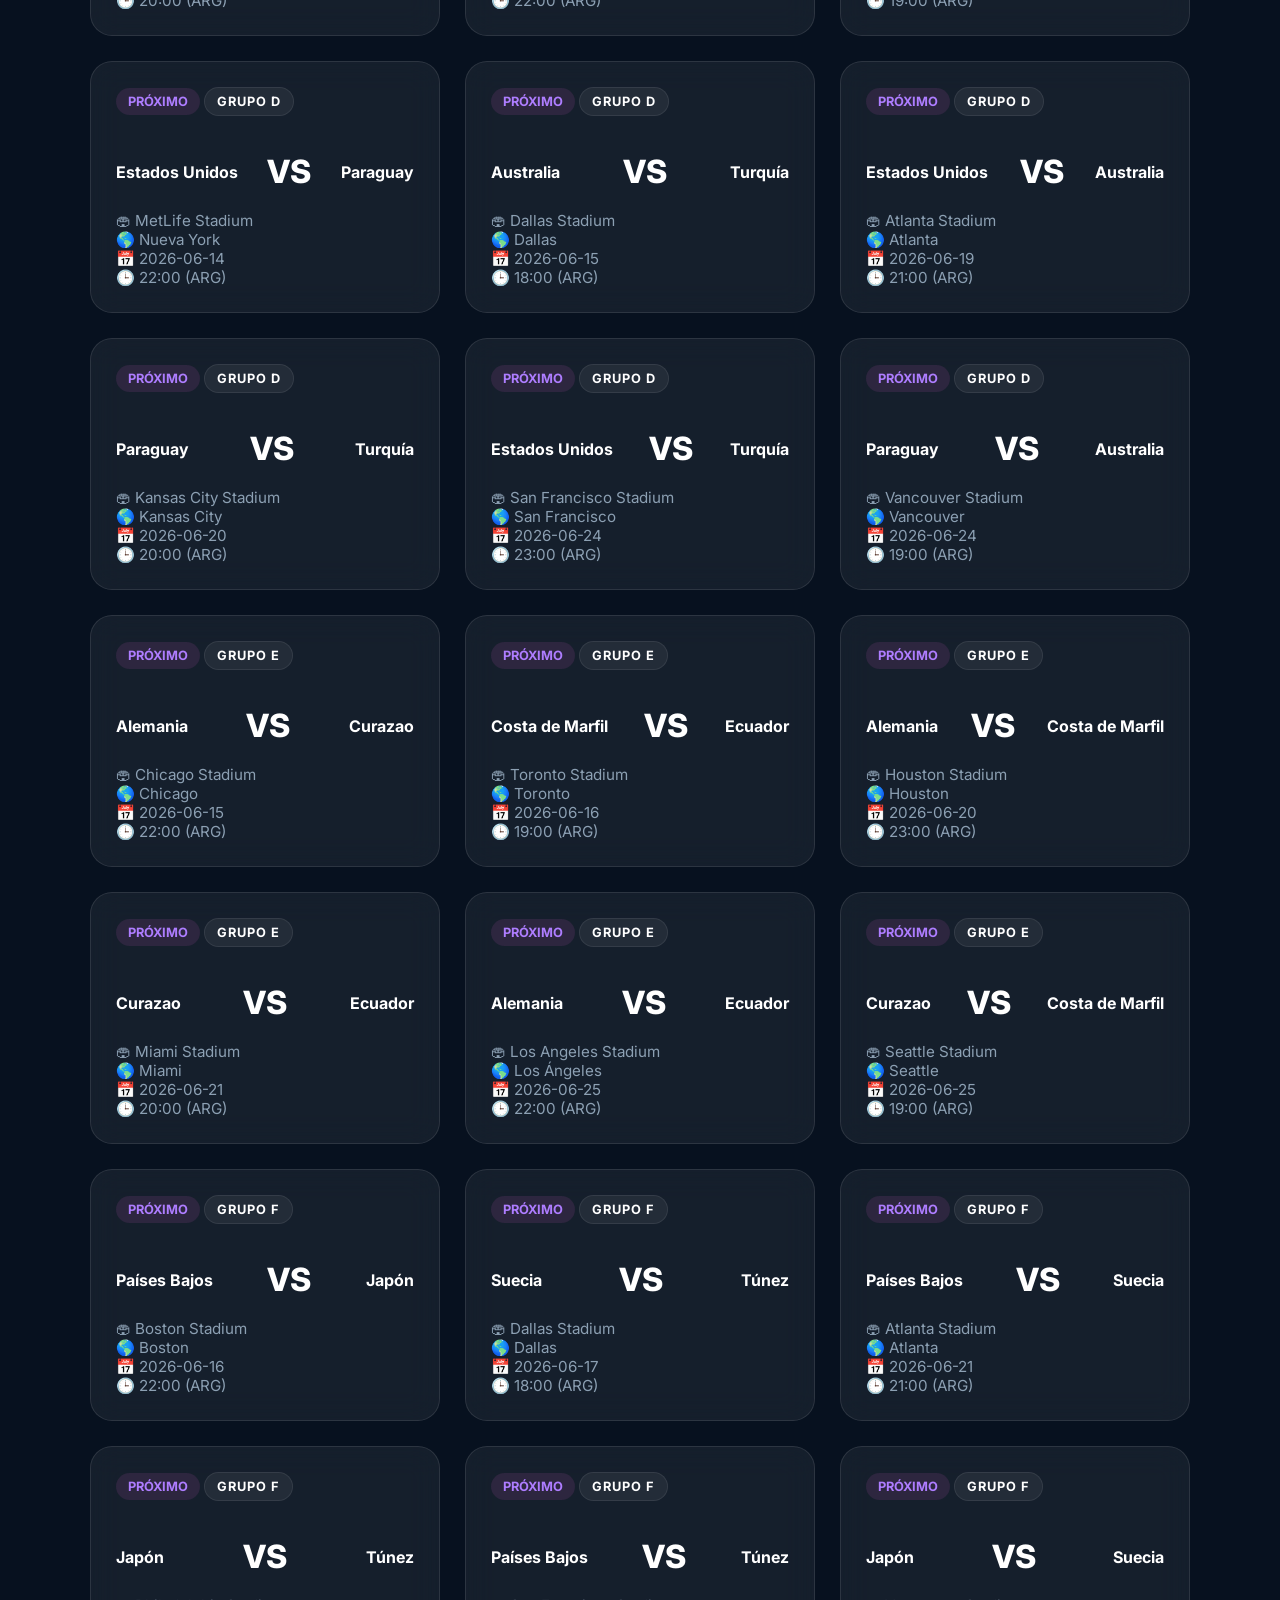
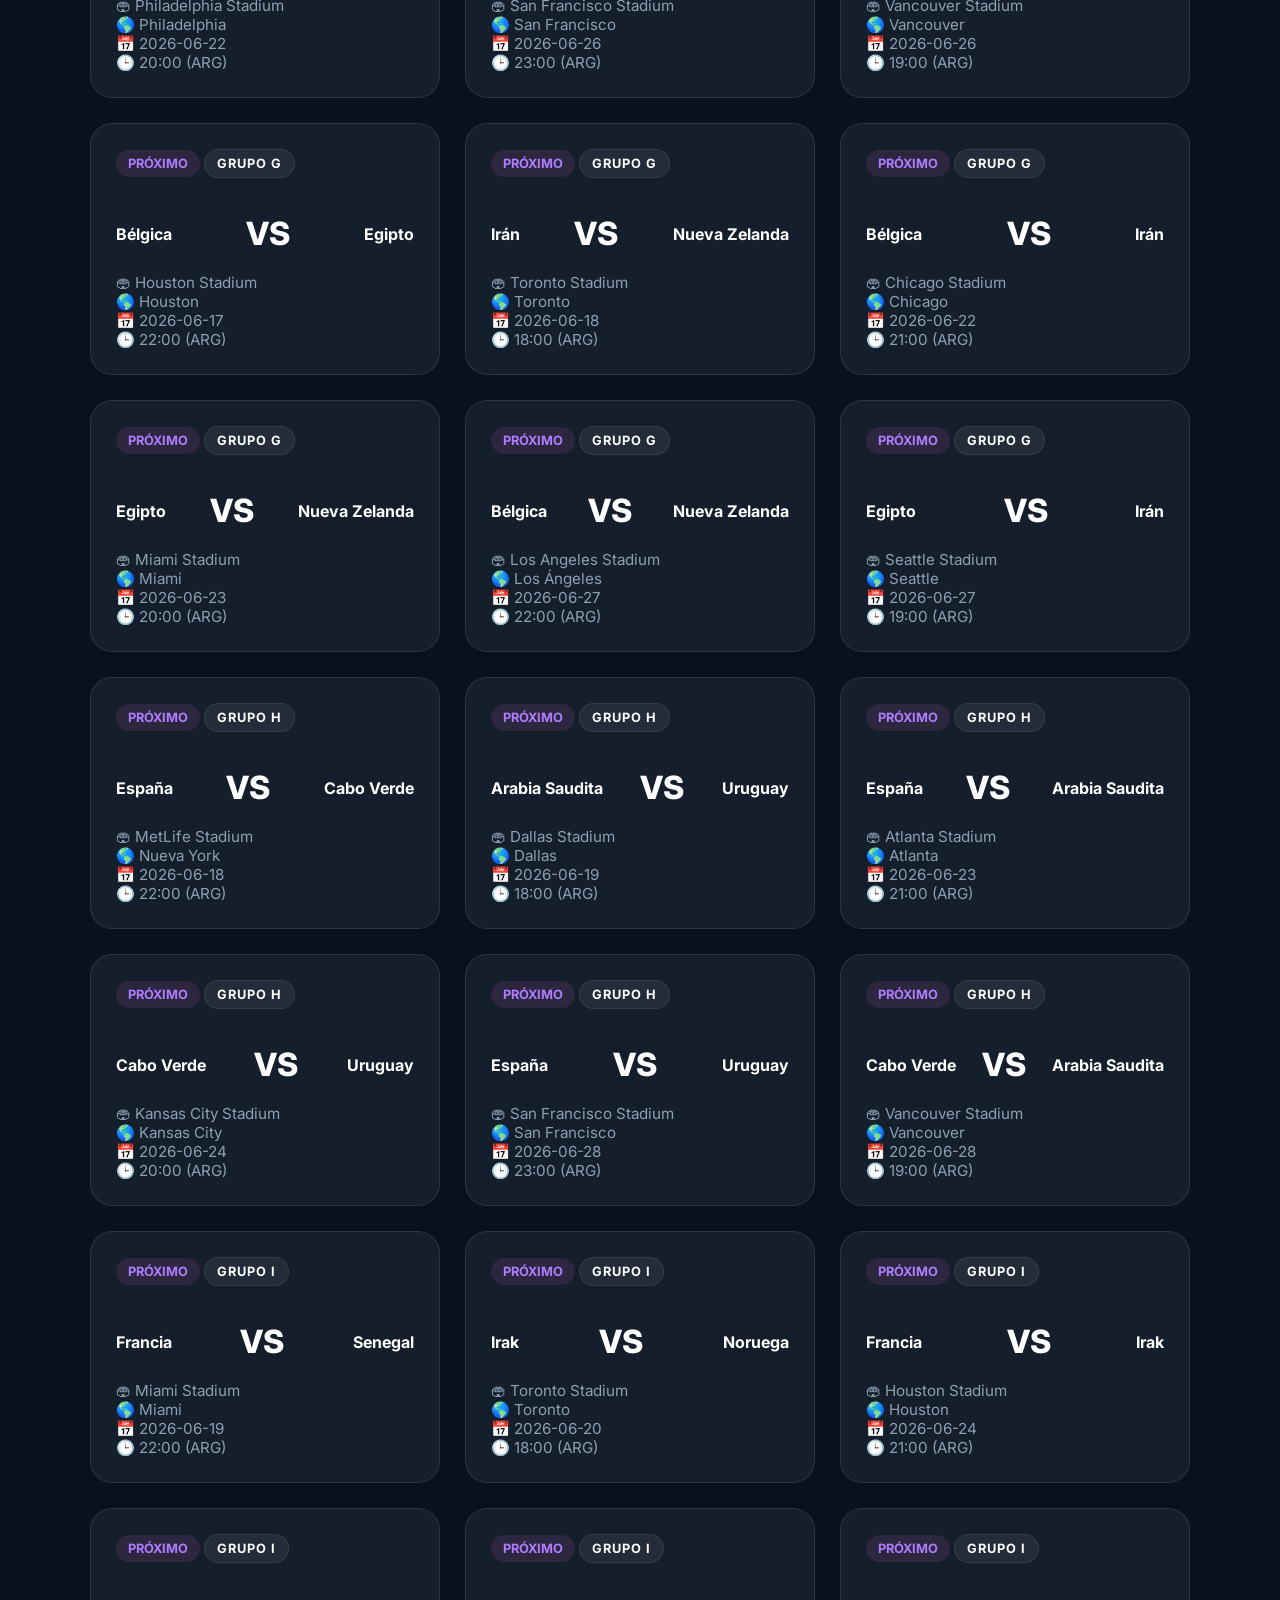
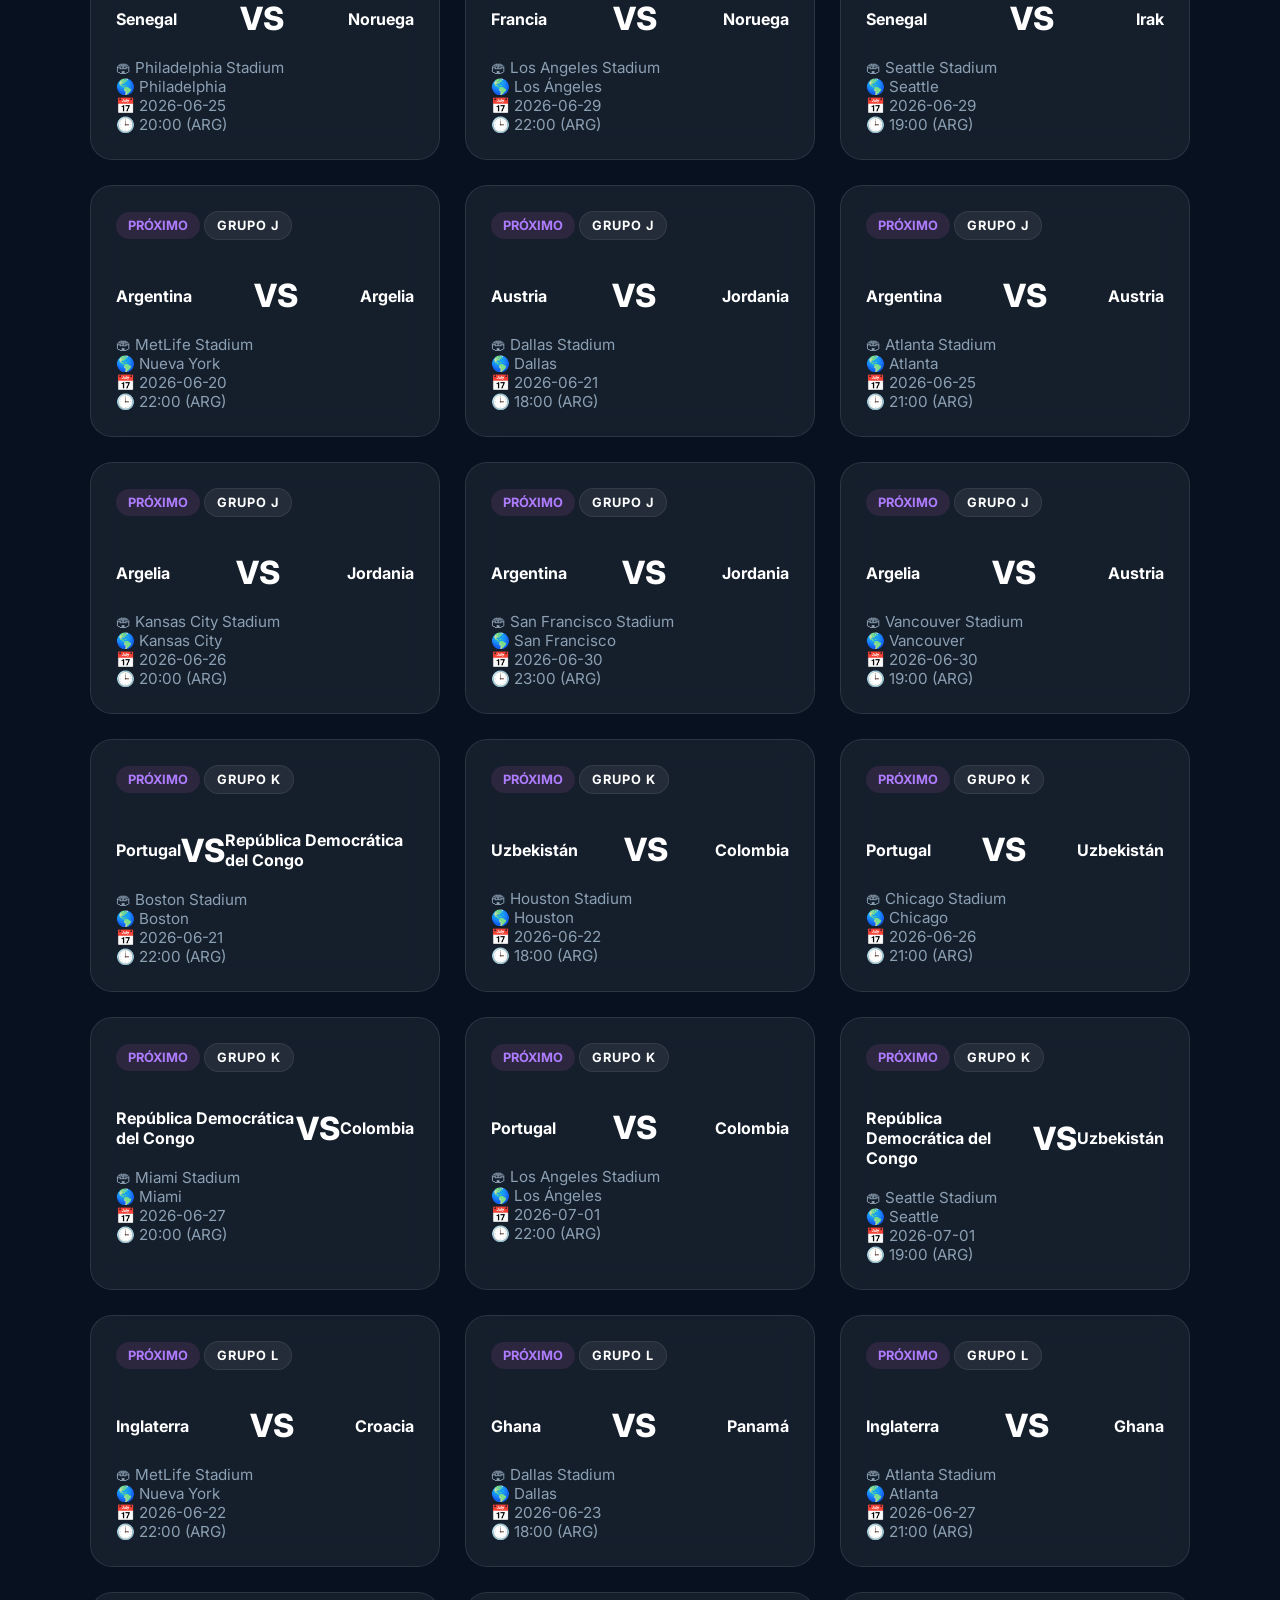
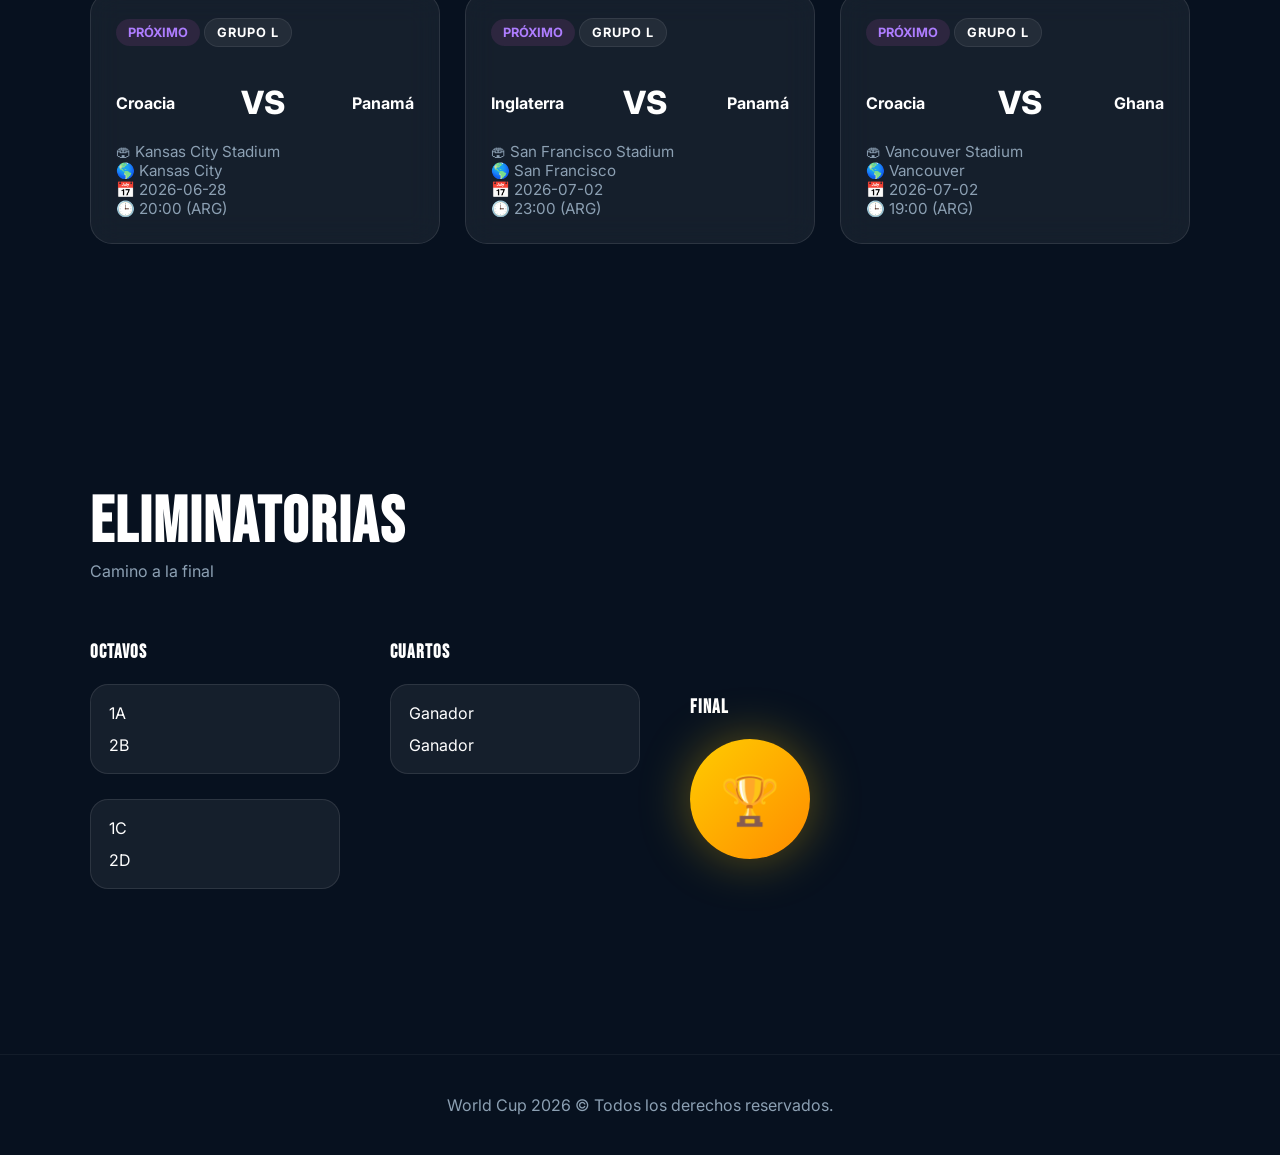
==== commit 07993878: "grefg" ====
--- a/index.html
+++ b/index.html
@@ -66,6 +66,18 @@
   <section id="groups" class="section">
 
     <div class="section-header">
+      <h2>FASE DE GRUPOS</h2>
+      <p>Calendario y posiciones</p>
+    </div>
+
+      <div id="groups-container" class="groups-grid"></div>
+
+  </section>
+
+  <!-- MATCHES -->
+  <section id="matches" class="section">
+
+    <div class="section-header">
         <div class="group-tabs" id="groupTabs">
 
   <button class="tab-btn active" data-group="ALL">
@@ -86,19 +98,6 @@
   <button class="tab-btn" data-group="L">L</button>
 
 </div>
-      <h2>FASE DE GRUPOS</h2>
-      <p>Calendario y posiciones</p>
-    </div>
-
-  
-    <div id="groups-container" class="groups-grid"></div>
-
-  </section>
-
-  <!-- MATCHES -->
-  <section id="matches" class="section">
-
-    <div class="section-header">
       <h2>PARTIDOS</h2>
       <p>Todos los encuentros</p>
     </div>
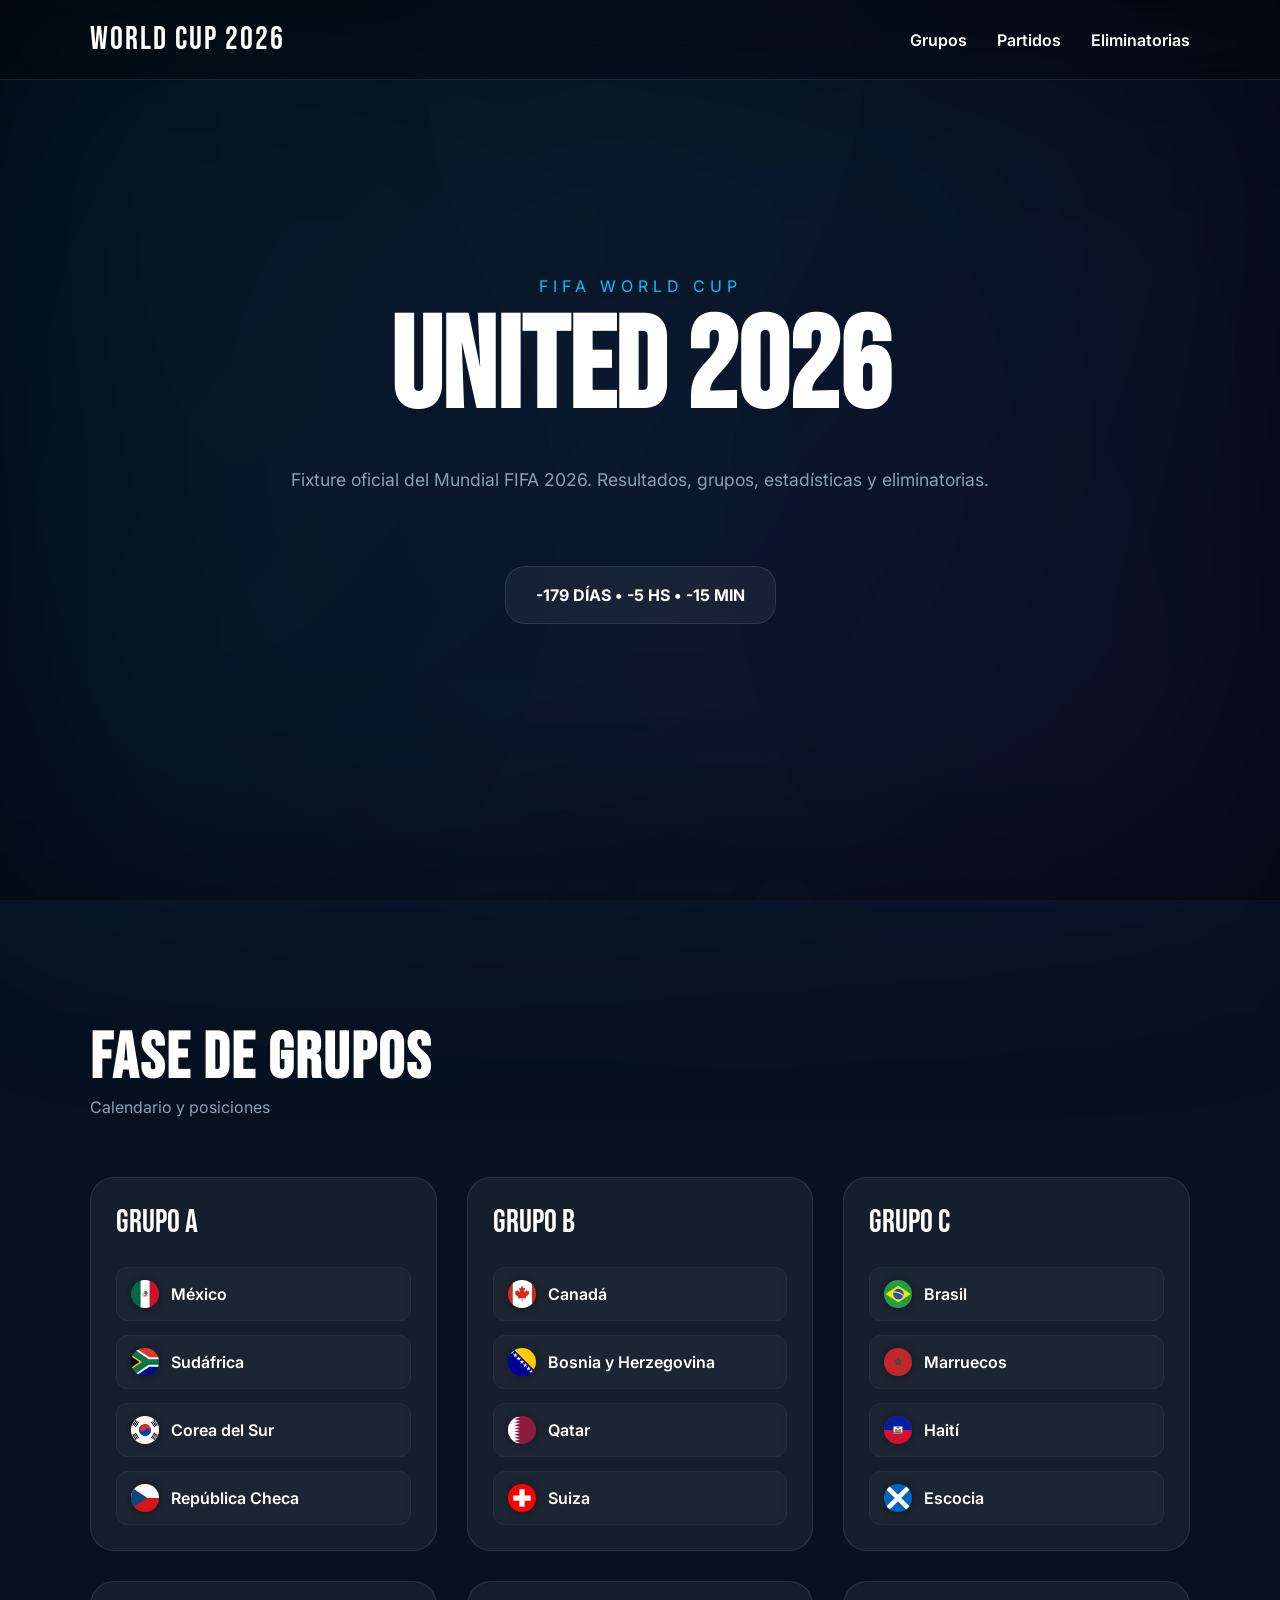
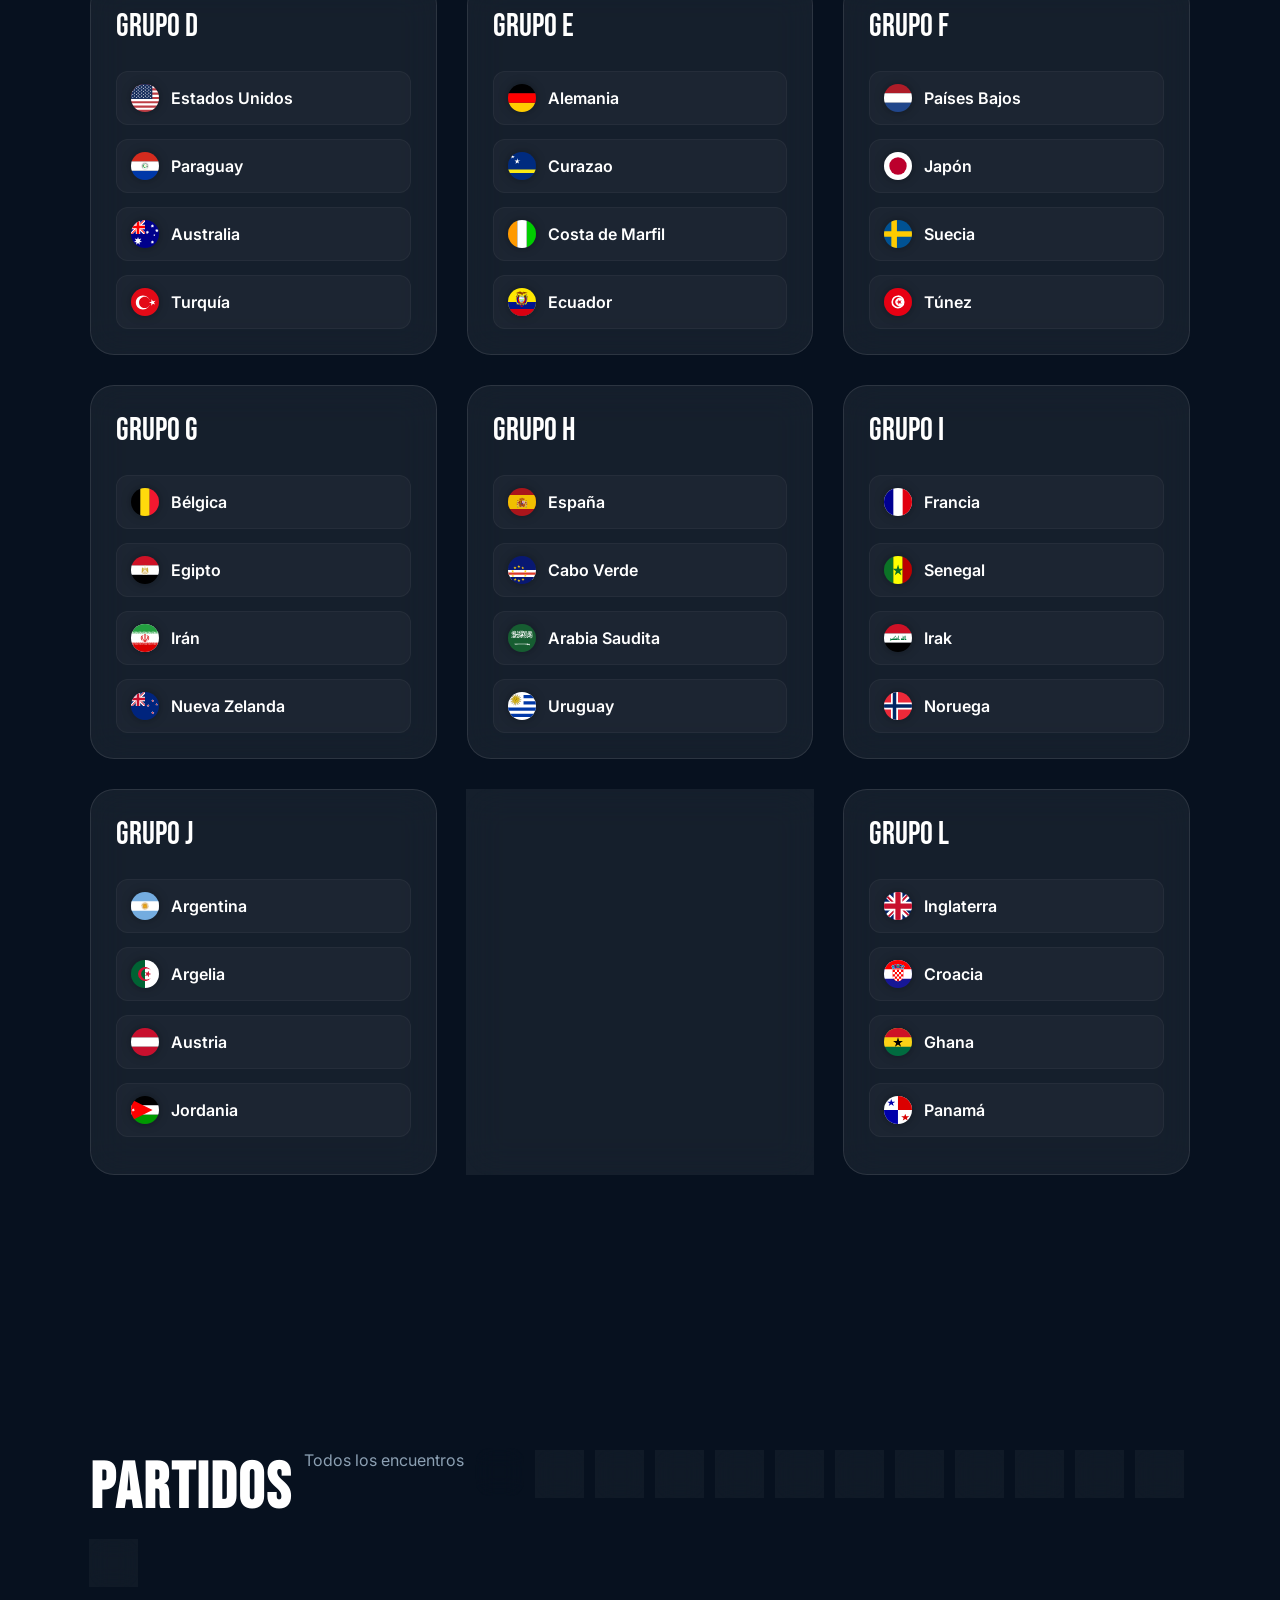
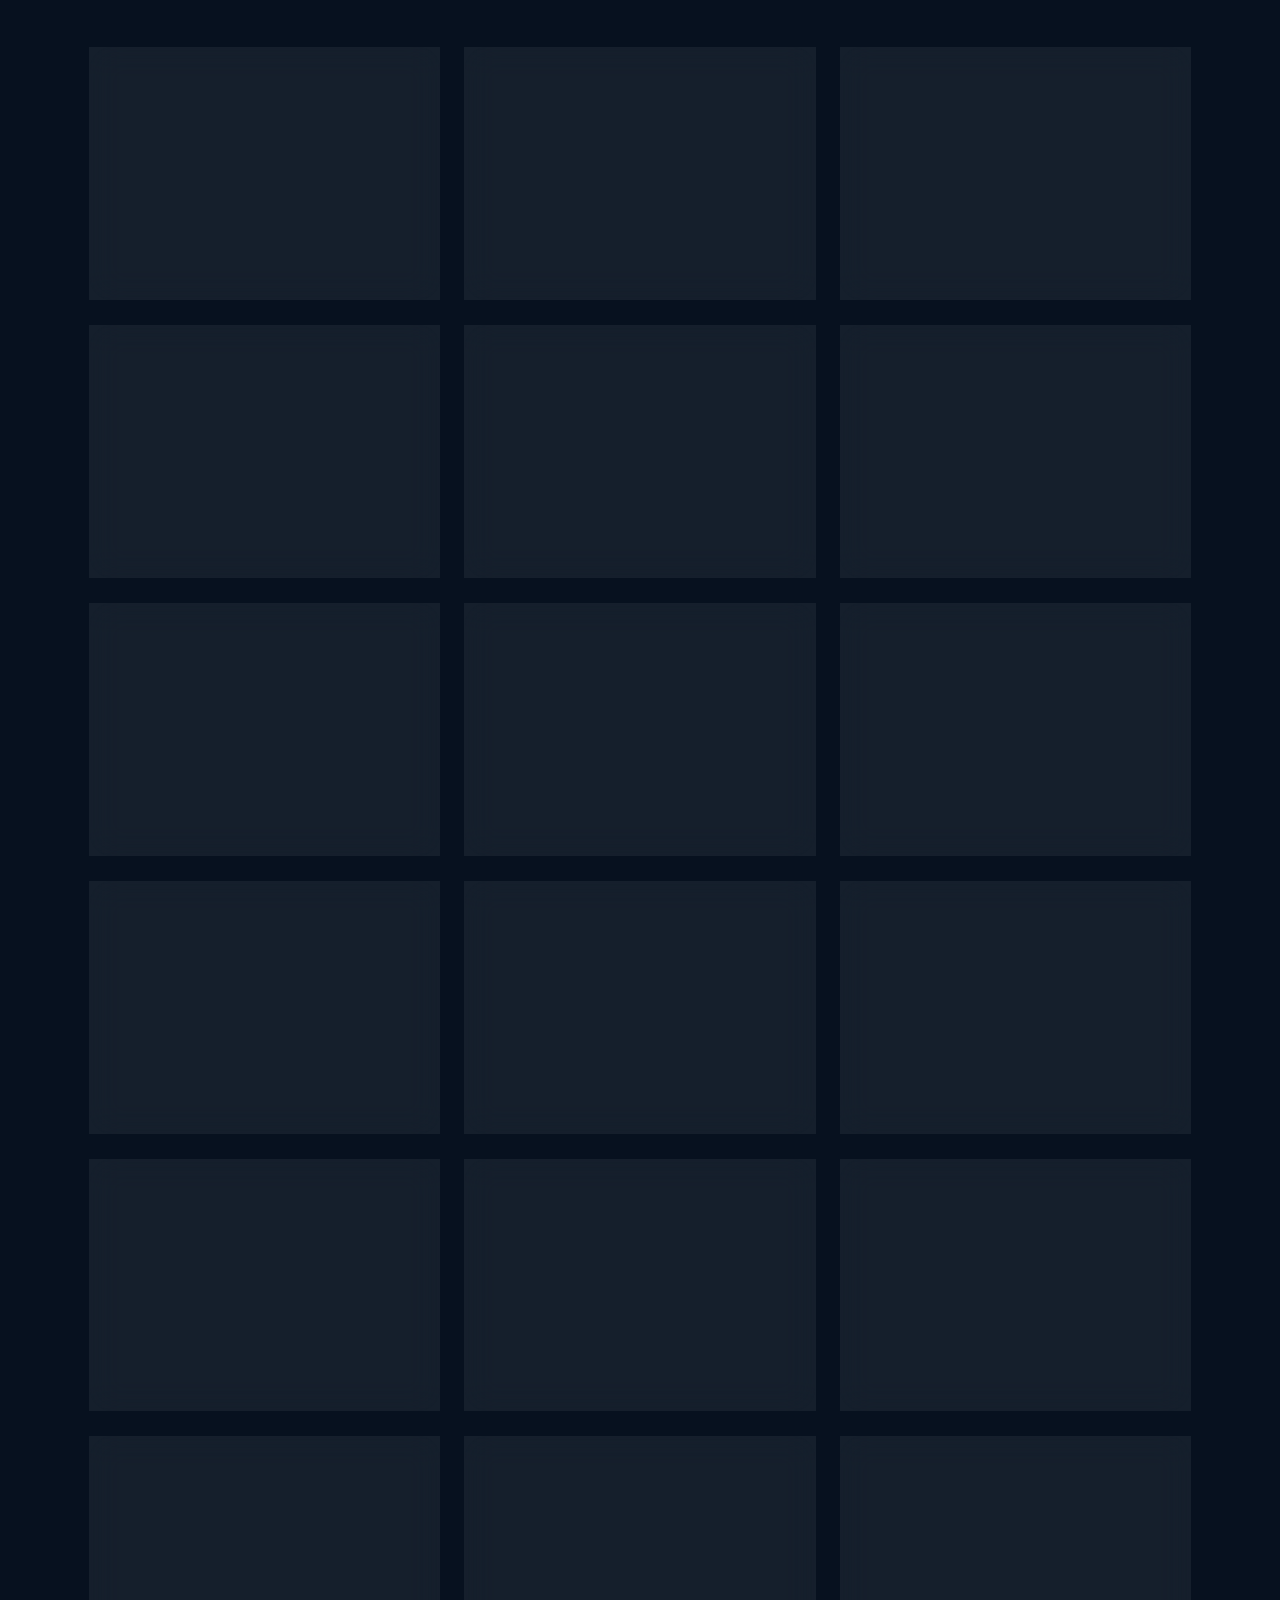
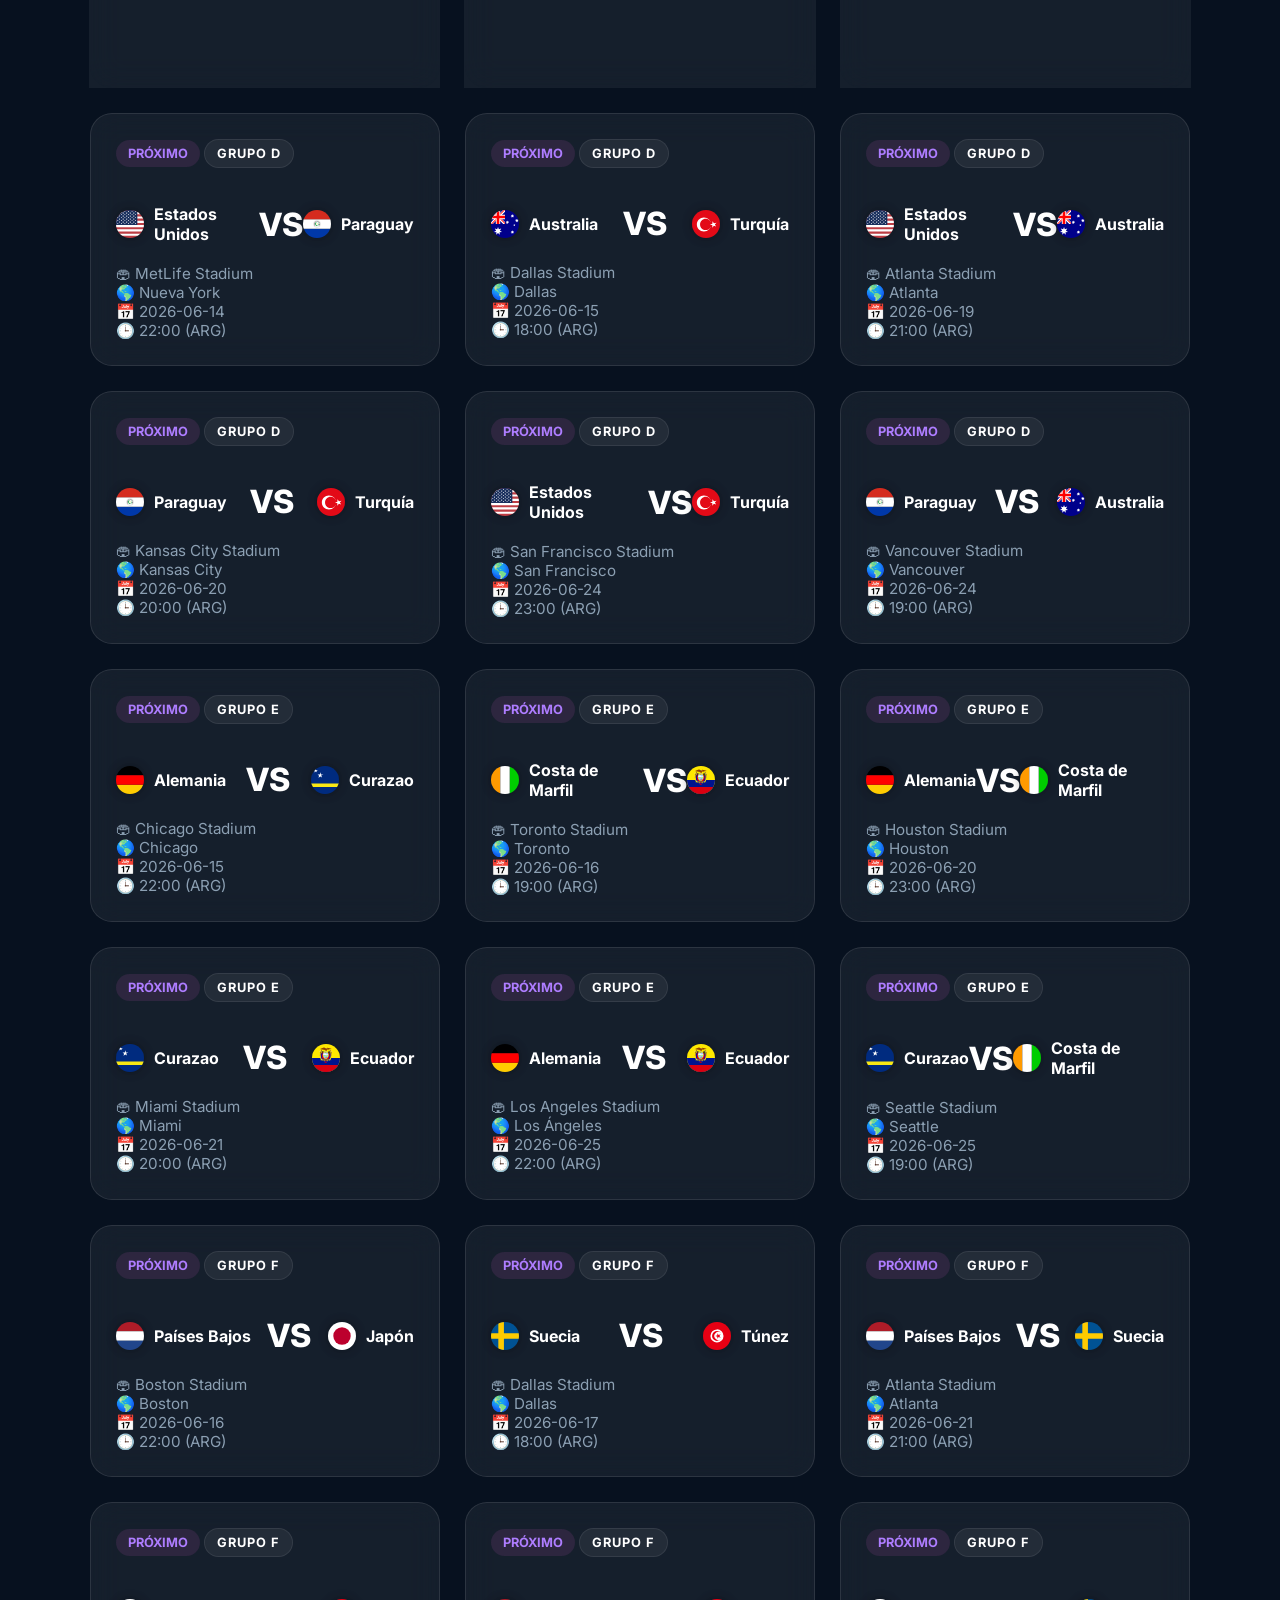
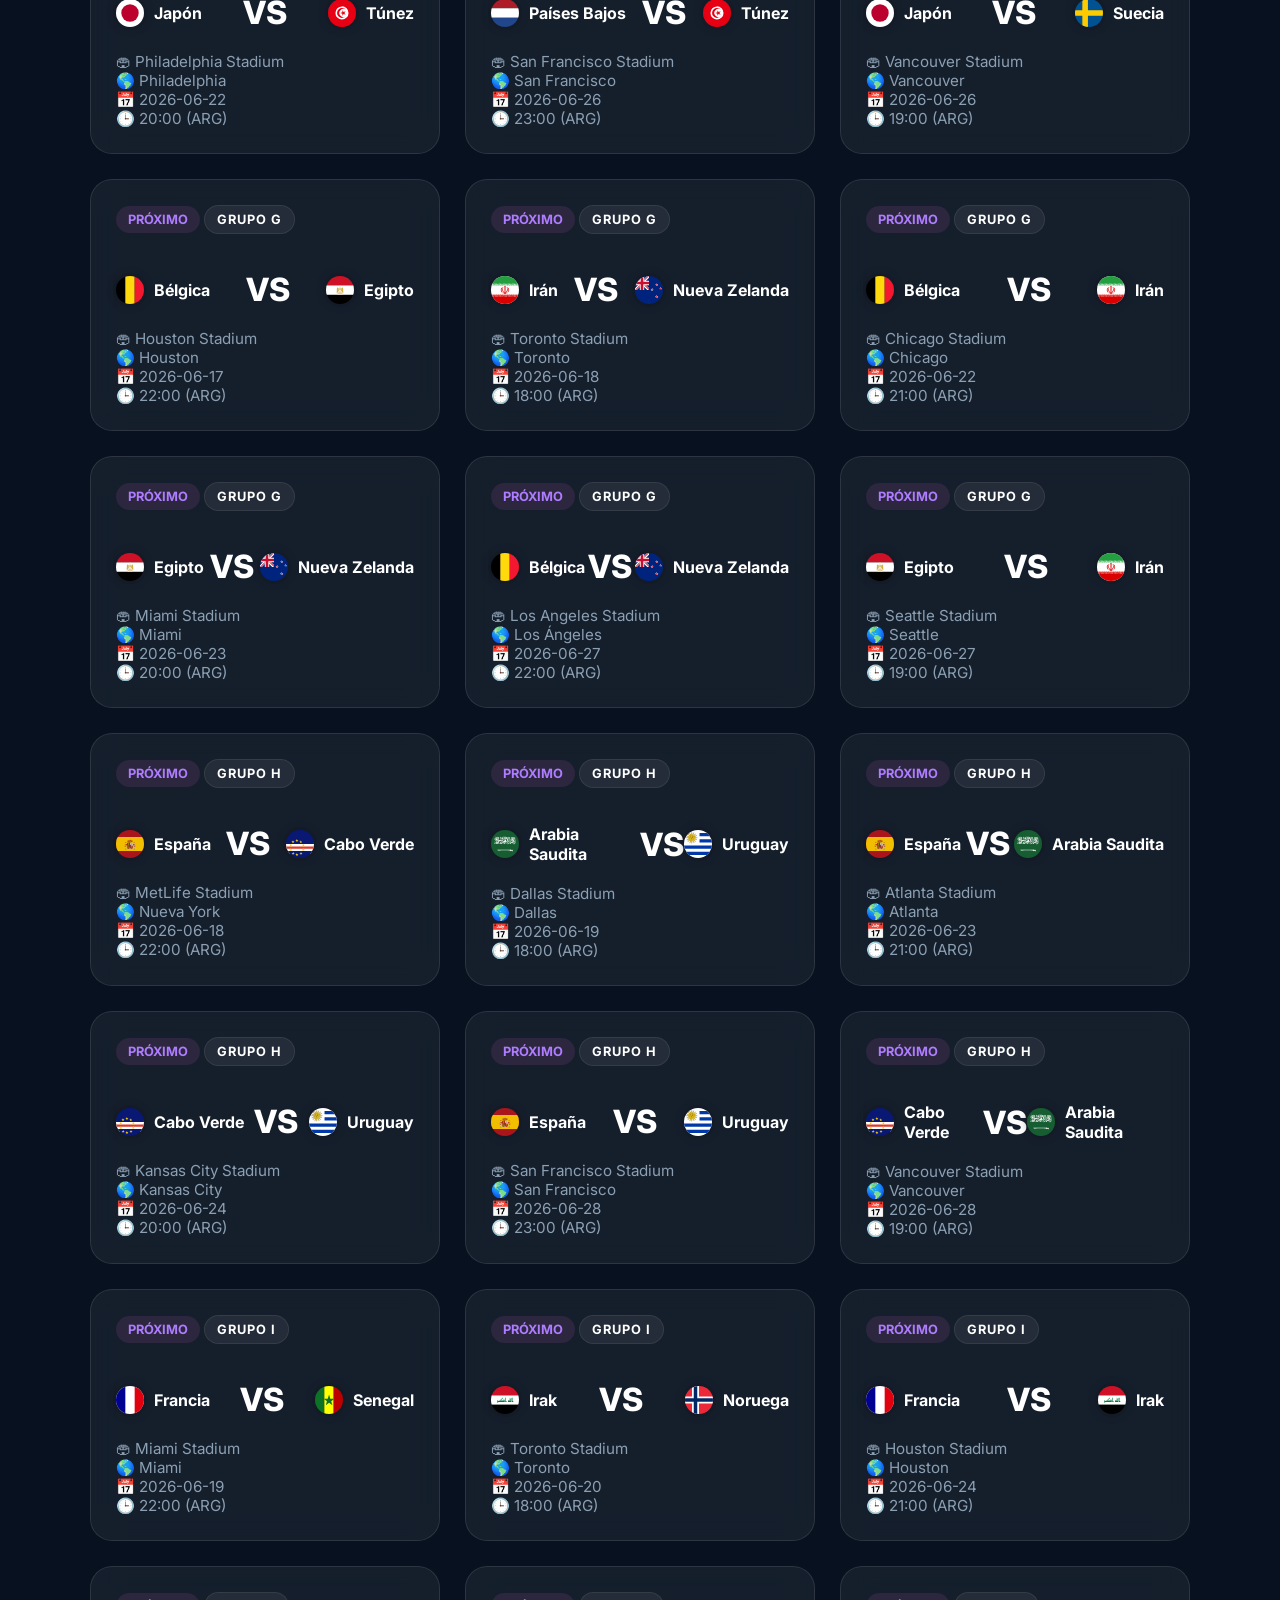
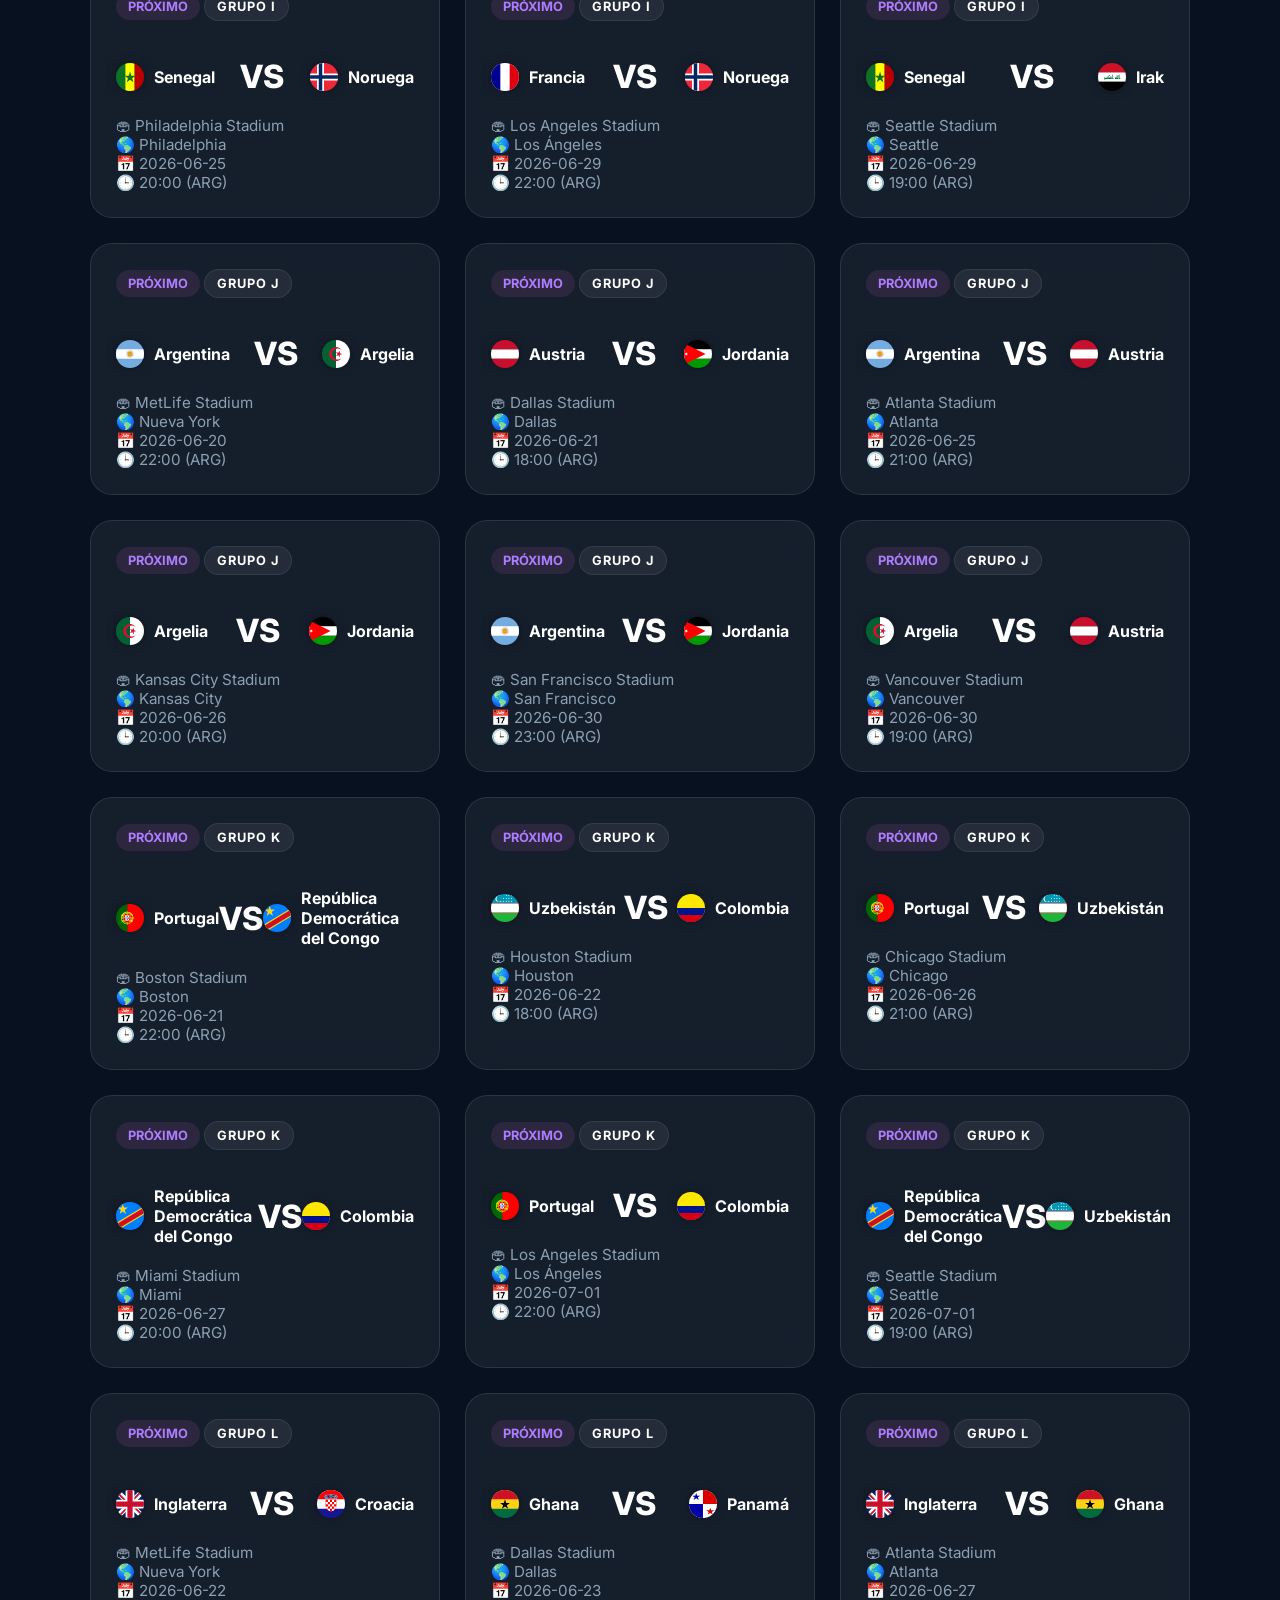
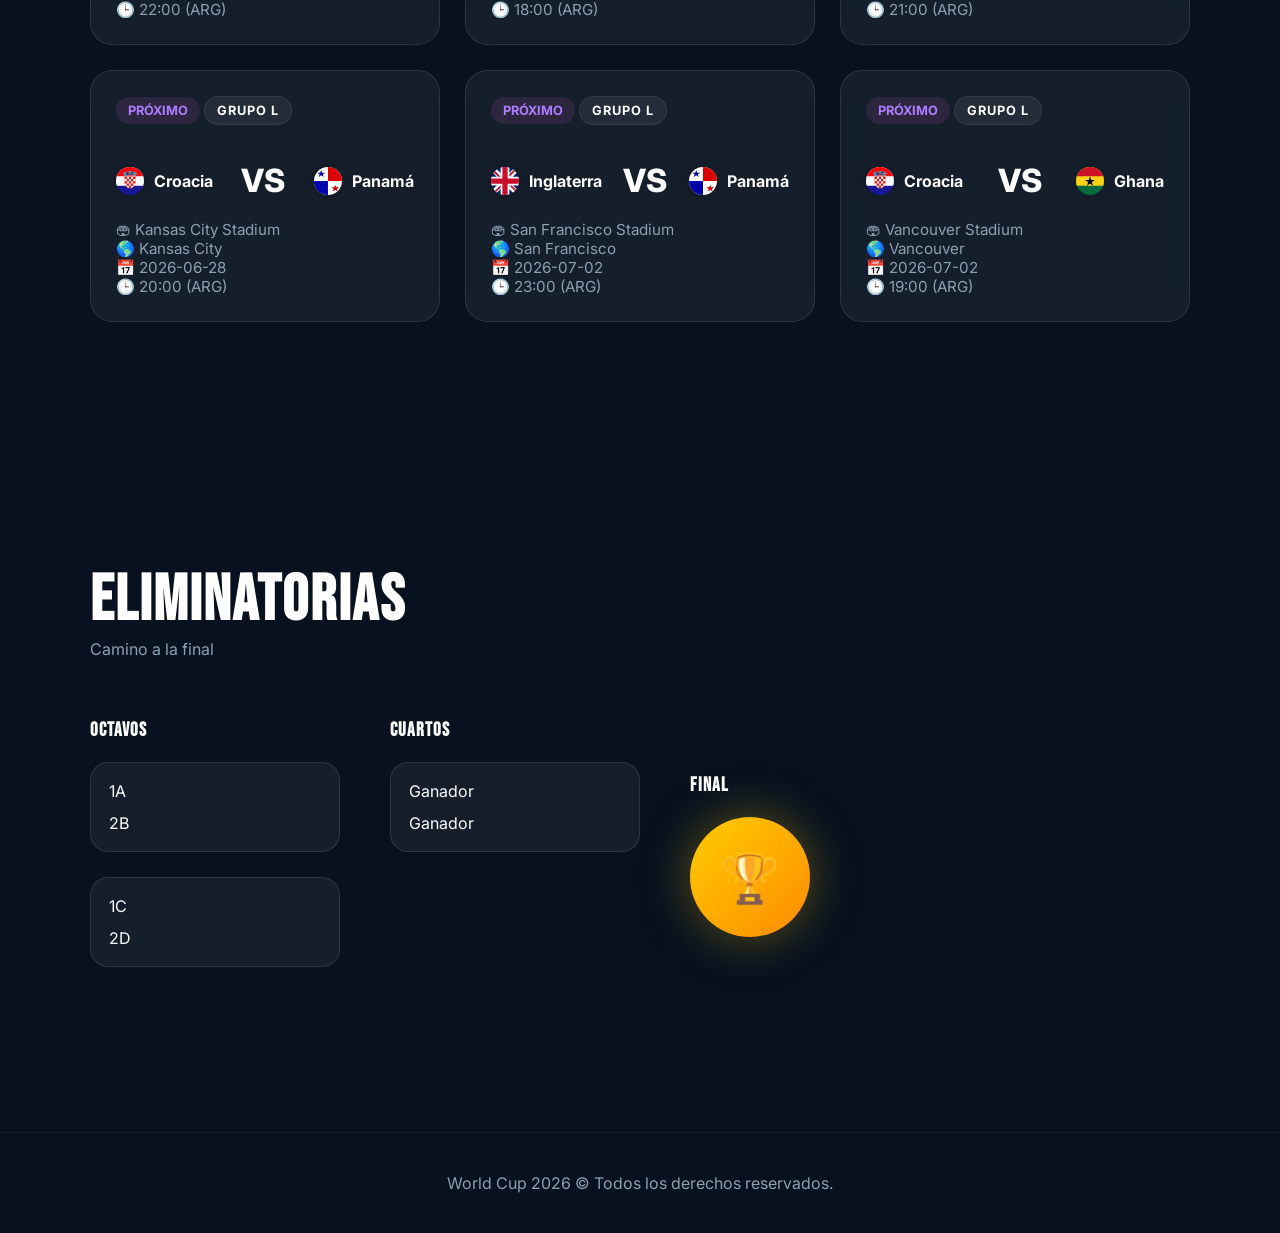
==== commit 2780a0f5: "hthh" ====
--- a/index.html
+++ b/index.html
@@ -80,7 +80,9 @@
     <div class="section-header">
         <div class="group-tabs" id="groupTabs">
 
-  <button class="tab-btn active" data-group="ALL">
+        <h2>PARTIDOS</h2>
+      <p>Todos los encuentros</p>
+      <button class="tab-btn active" data-group="ALL">
     TODOS
   </button>
 
@@ -98,8 +100,6 @@
   <button class="tab-btn" data-group="L">L</button>
 
 </div>
-      <h2>PARTIDOS</h2>
-      <p>Todos los encuentros</p>
     </div>
 
     <div id="matches-container" class="matches-grid"></div>
--- a/styles.css
+++ b/styles.css
@@ -459,4 +459,55 @@
     0 0 20px rgba(0,195,255,.35);
 
   transform:translateY(-2px);
+}
+
+
+.flag{
+  width:28px;
+  height:28px;
+
+  border-radius:50%;
+
+  object-fit:cover;
+
+  box-shadow:
+    0 0 10px rgba(0,0,0,.35);
+
+  flex-shrink:0;
+}
+
+.team{
+  display:flex;
+  align-items:center;
+  gap:10px;
+
+  font-weight:700;
+}
+
+
+
+.group-team{
+  display:flex;
+  align-items:center;
+  gap:12px;
+
+  padding:12px 14px;
+
+  border-radius:12px;
+
+  background:rgba(255,255,255,.03);
+
+  border:1px solid rgba(255,255,255,.04);
+
+  transition:.25s;
+}
+
+
+
+.group-team:hover{
+  transform:translateX(4px);
+
+  background:rgba(255,255,255,.06);
+
+  border-color:rgba(255,255,255,.08);
 }
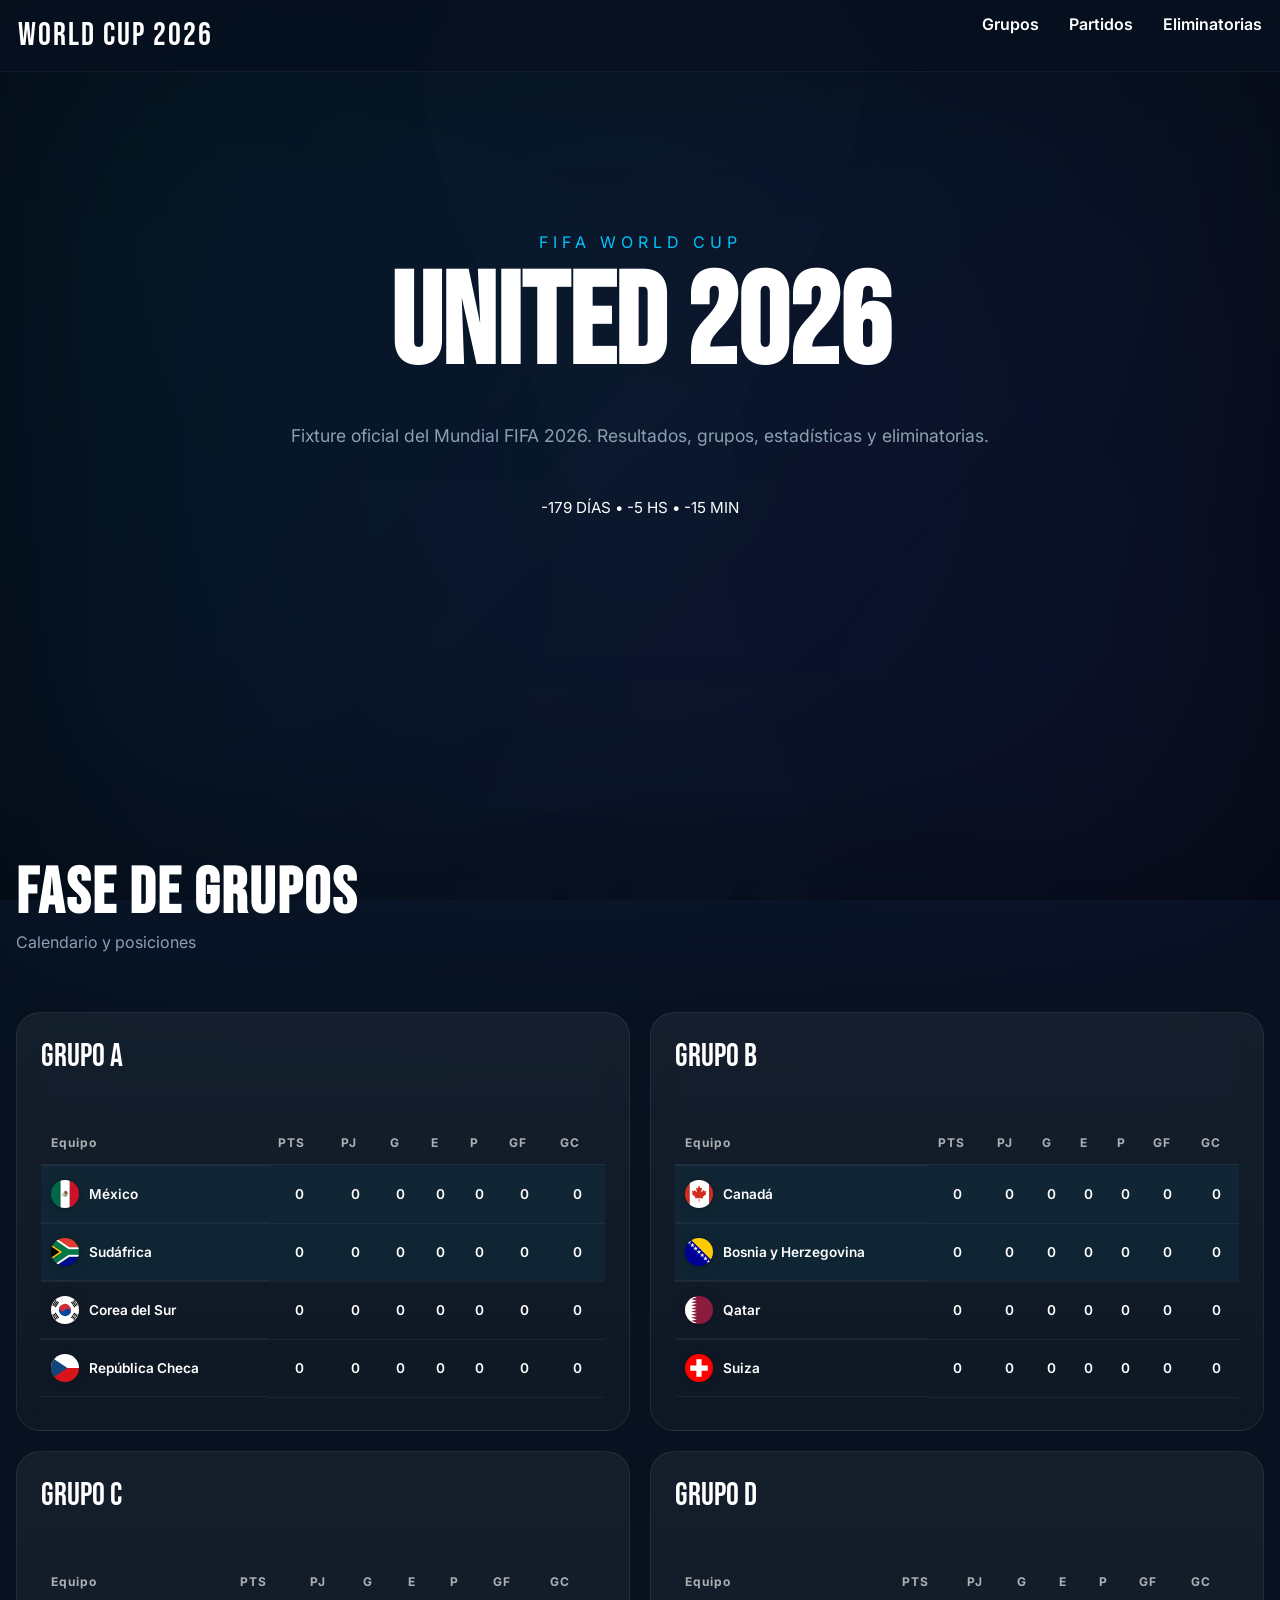
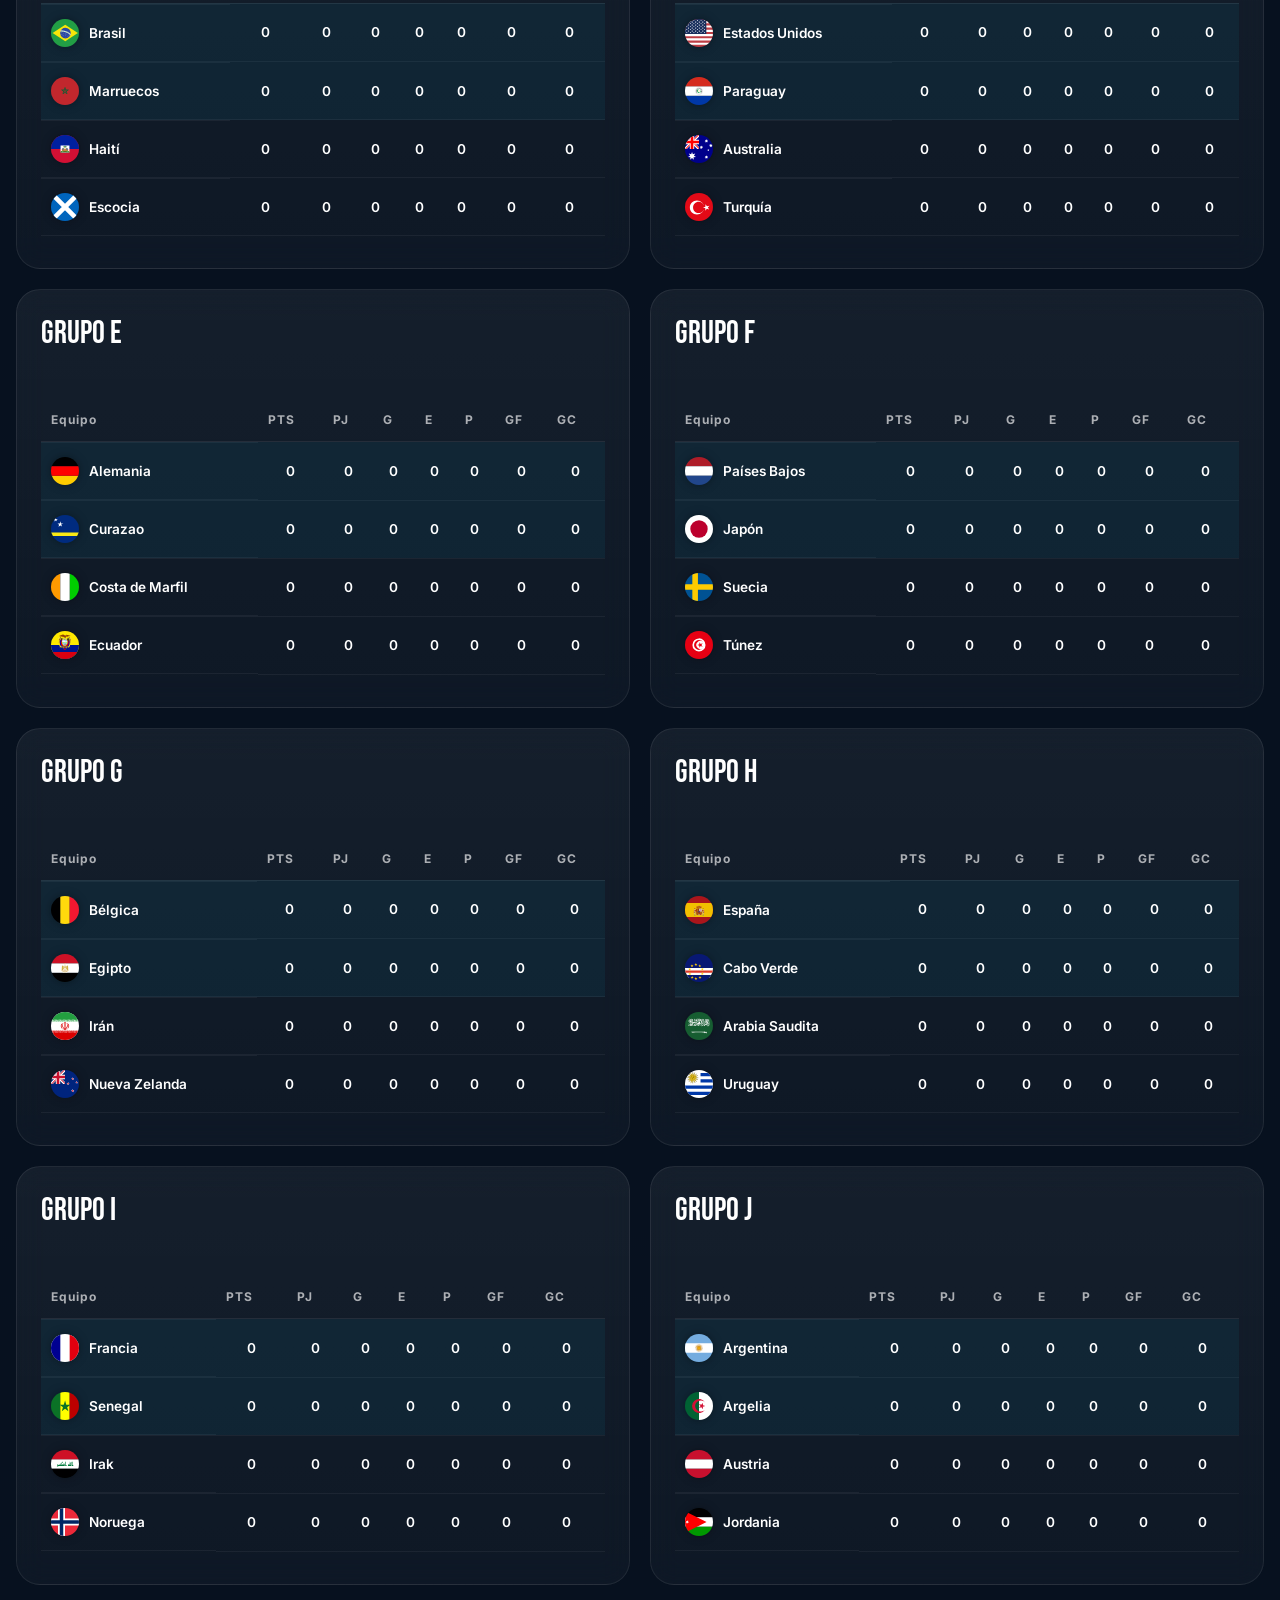
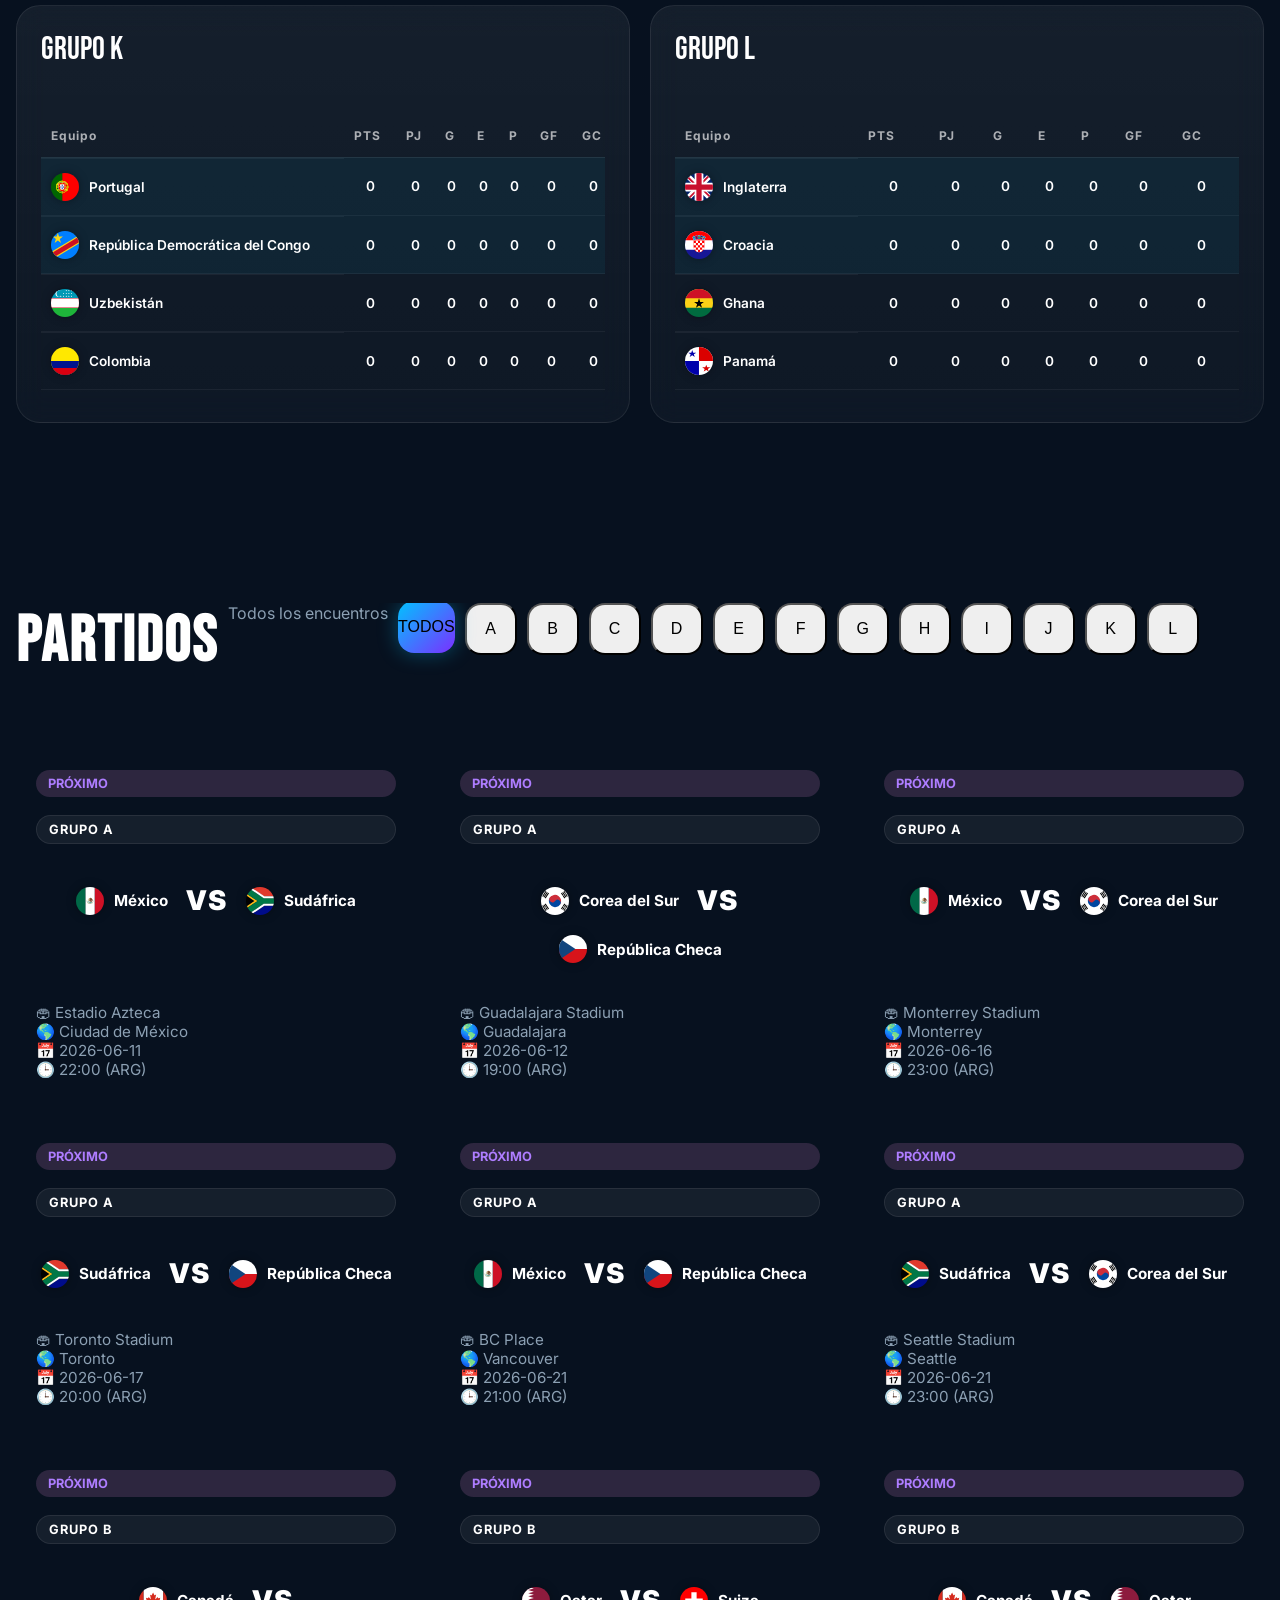
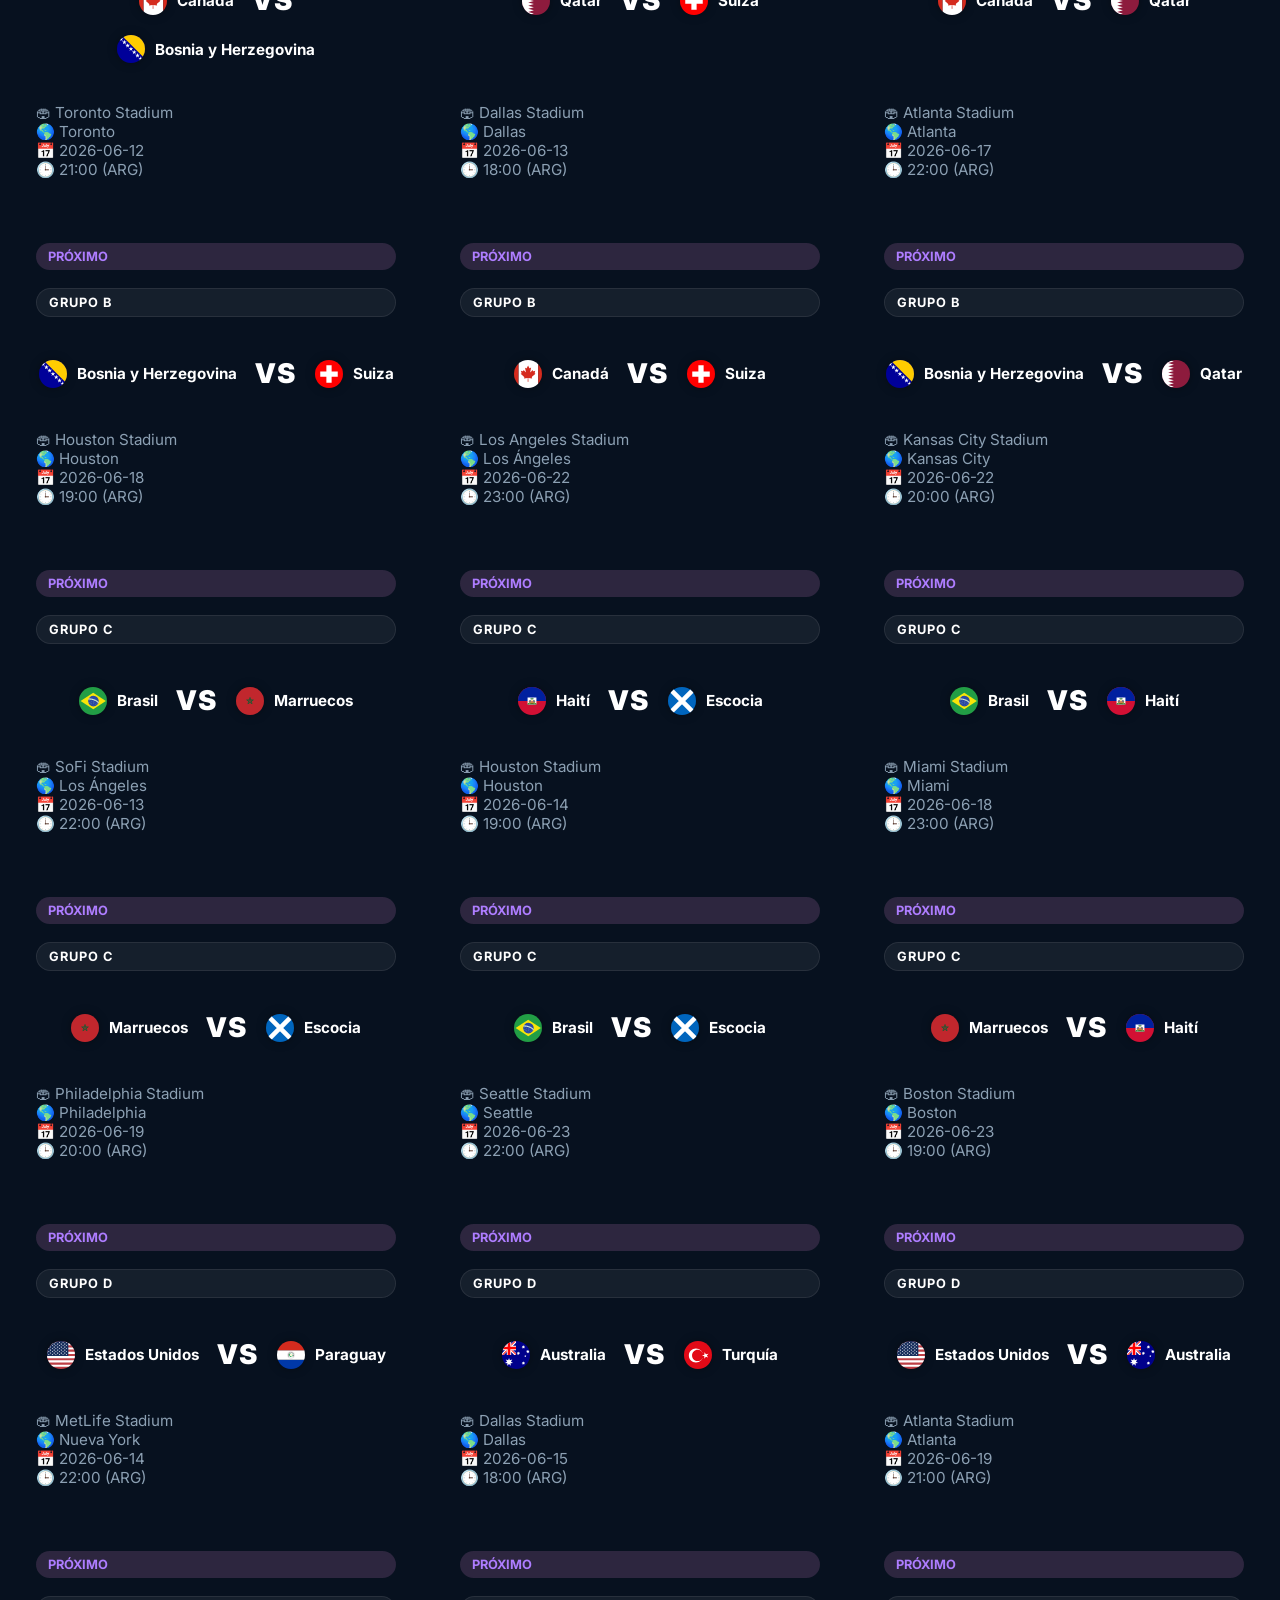
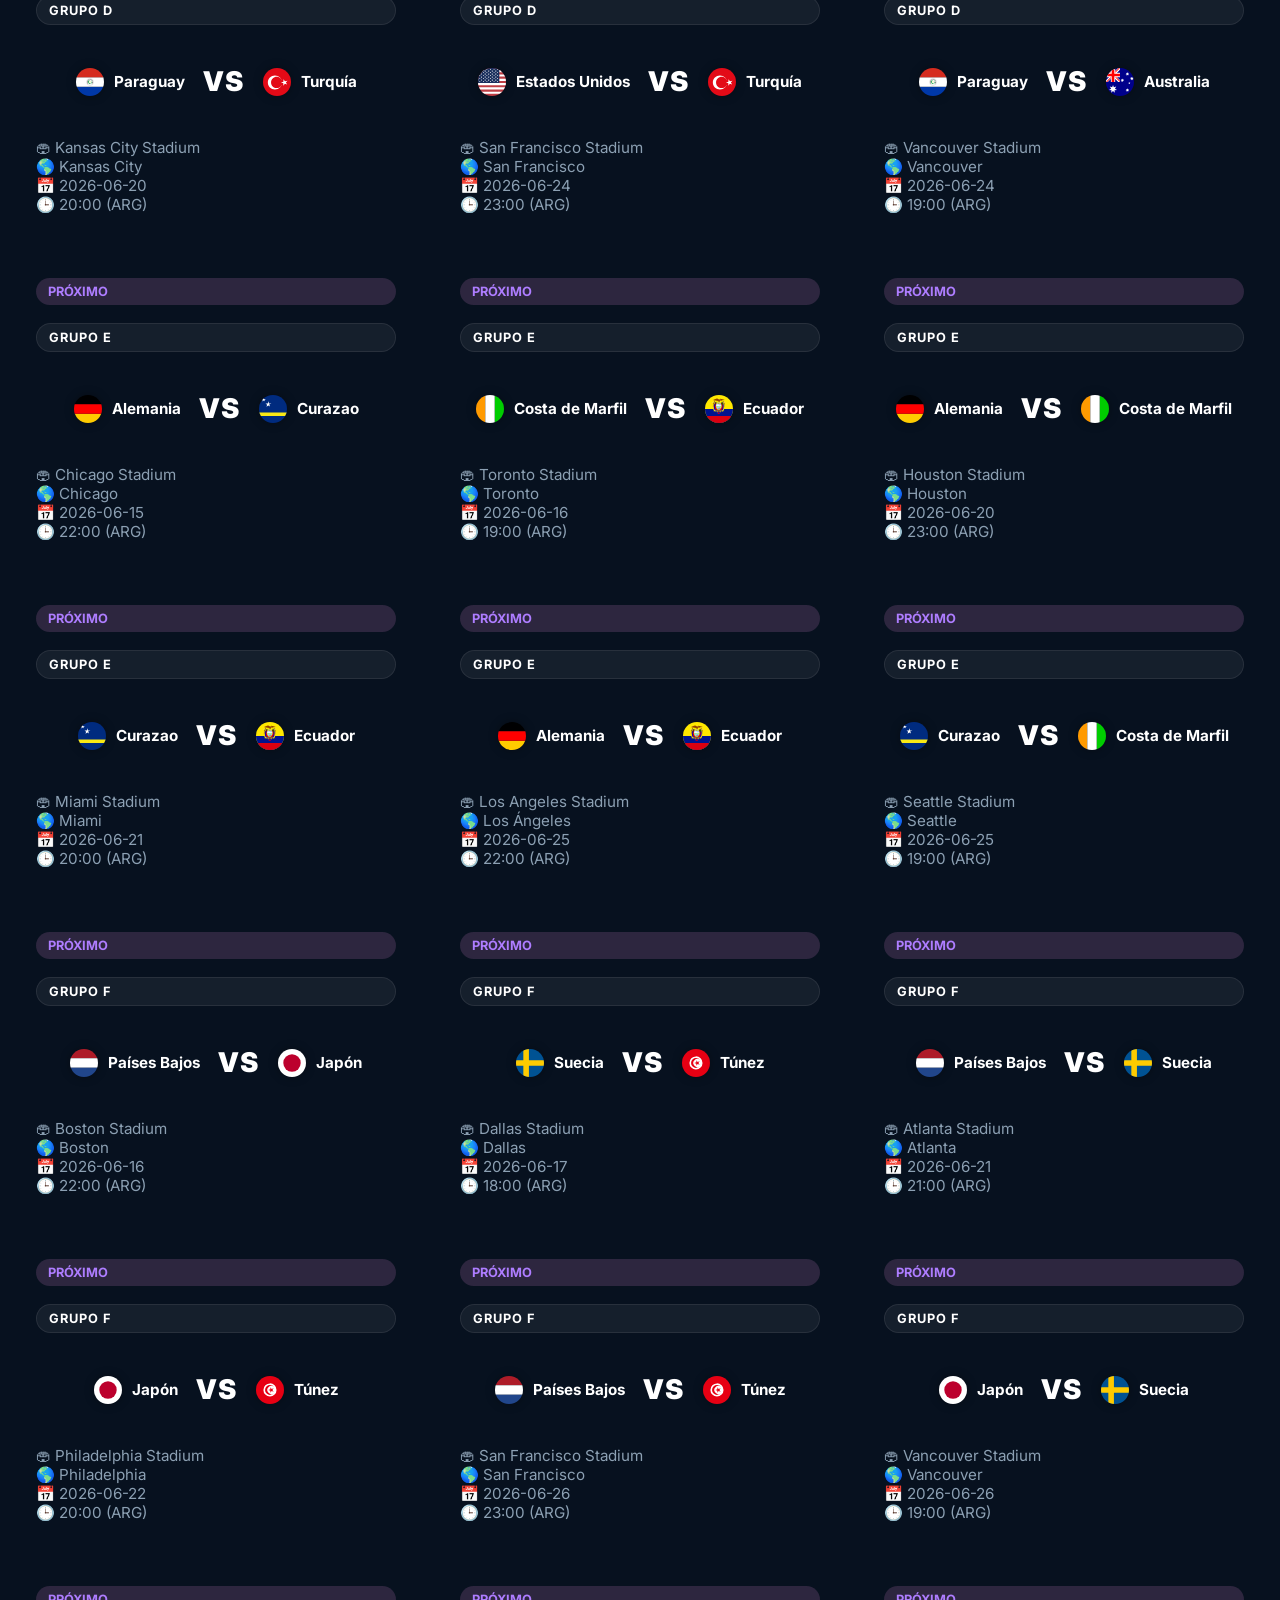
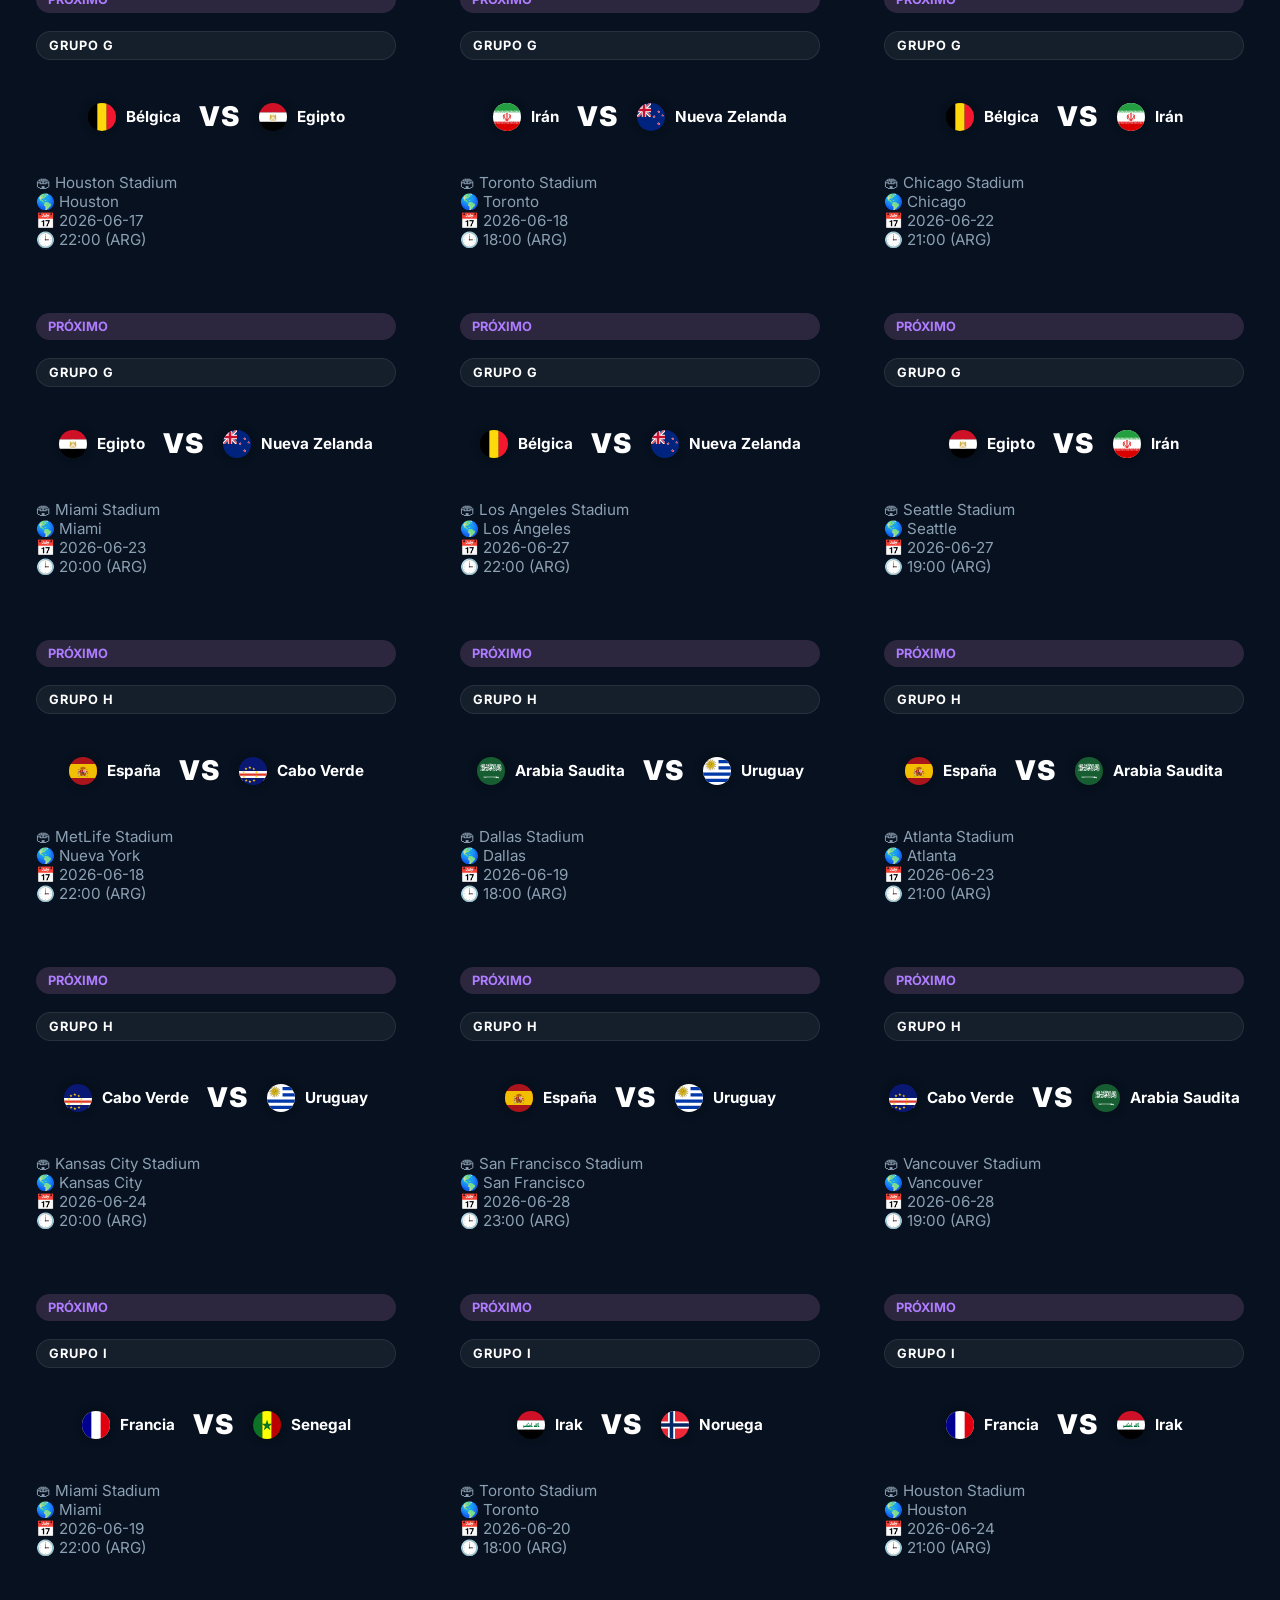
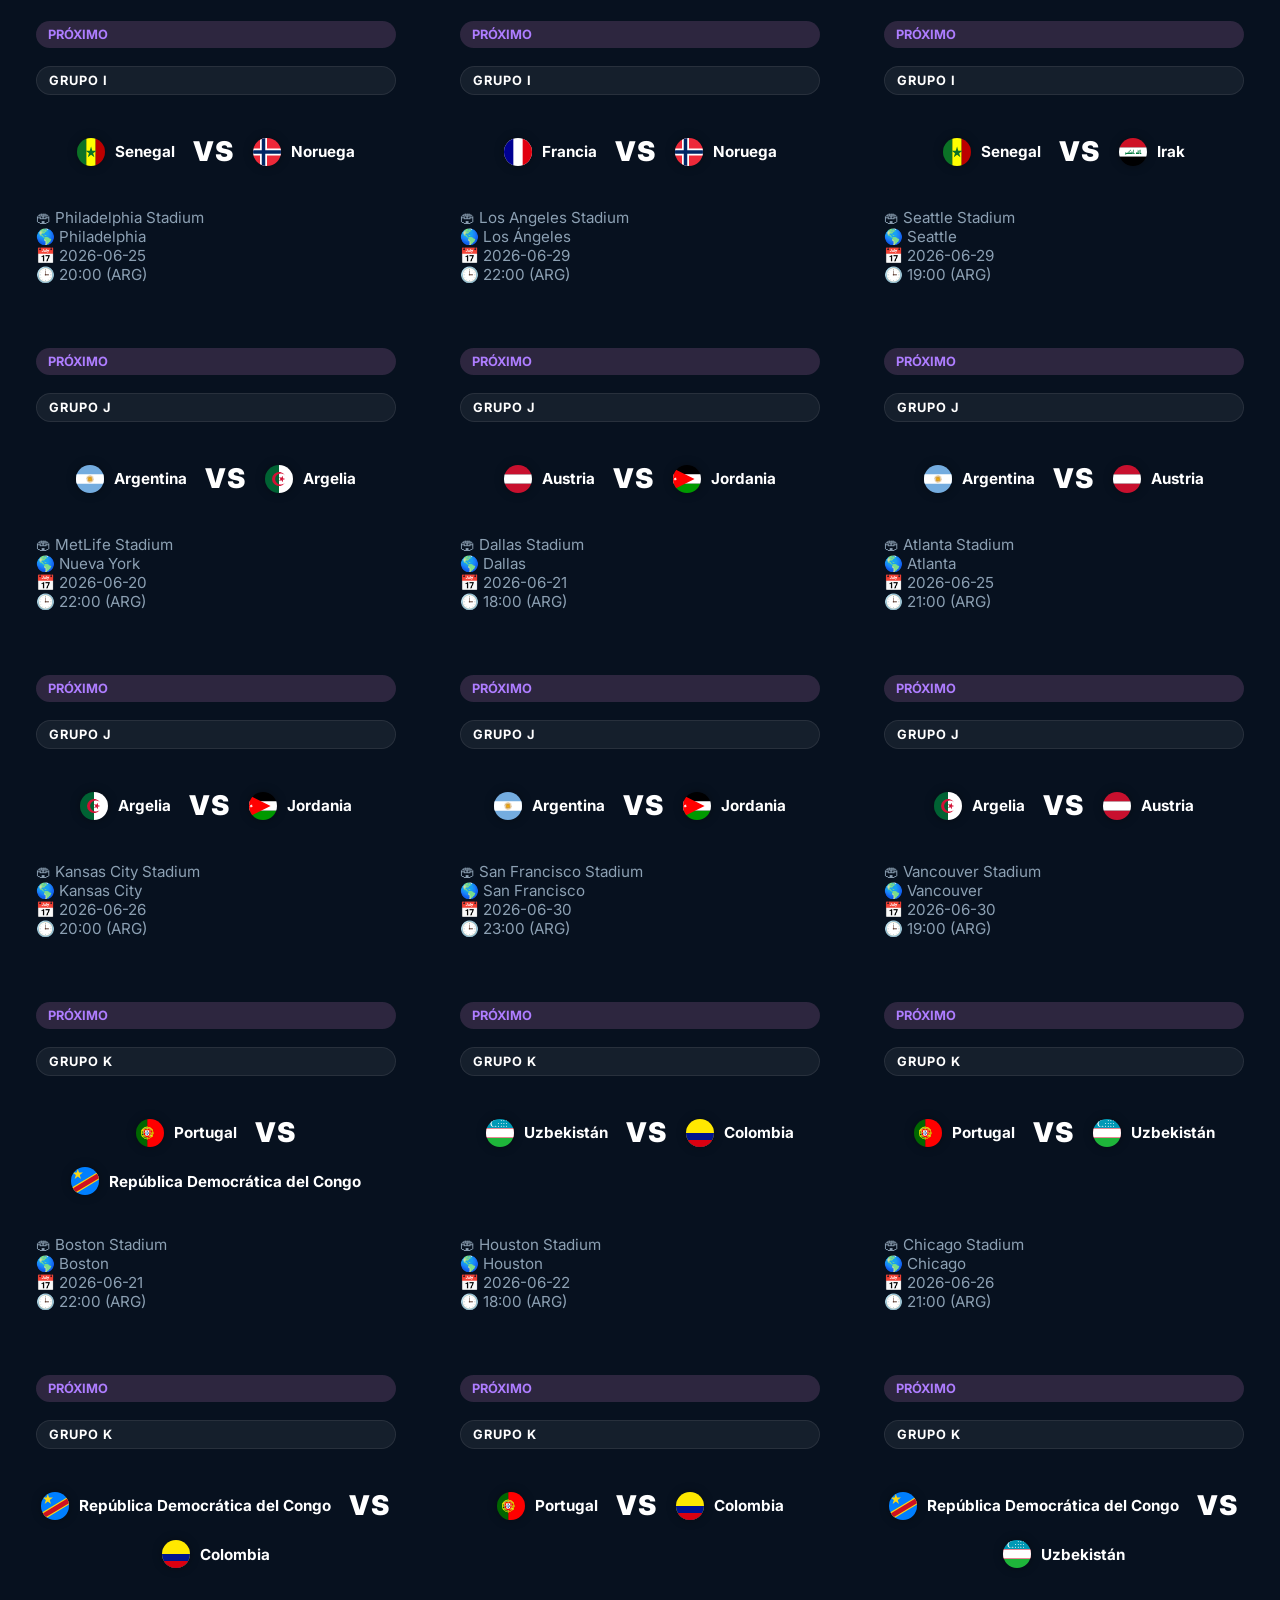
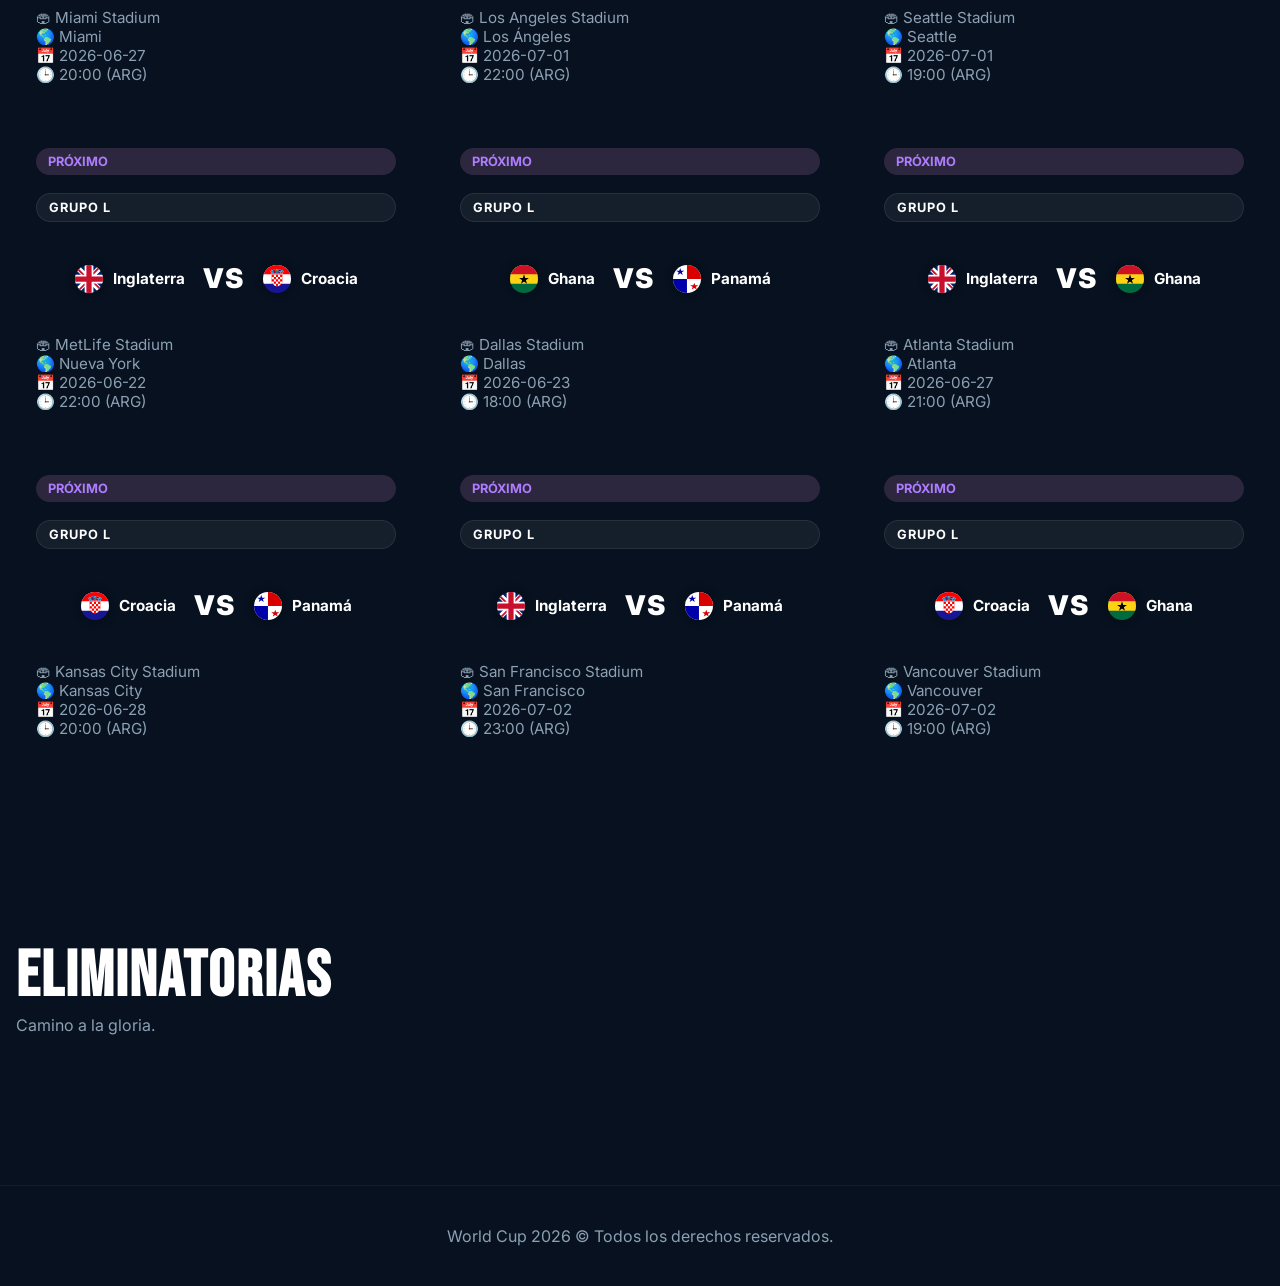
==== commit c639b065: "fwefwef" ====
--- a/index.html
+++ b/index.html
@@ -107,49 +107,18 @@
   </section>
 
   <!-- KNOCKOUT -->
-  <section id="knockout" class="section">
+  <section class="section" id="knockout">
 
-    <div class="section-header">
-      <h2>ELIMINATORIAS</h2>
-      <p>Camino a la final</p>
-    </div>
+  <div class="section-header">
+    <h2>ELIMINATORIAS</h2>
+    <p>Camino a la gloria.</p>
+  </div>
 
-    <div class="bracket">
+  <div id="knockout-container">
 
-      <div class="bracket-round">
-        <h3>Octavos</h3>
+  </div>
 
-        <div class="bracket-match">
-          <span>1A</span>
-          <span>2B</span>
-        </div>
-
-        <div class="bracket-match">
-          <span>1C</span>
-          <span>2D</span>
-        </div>
-      </div>
-
-      <div class="bracket-round">
-        <h3>Cuartos</h3>
-
-        <div class="bracket-match">
-          <span>Ganador</span>
-          <span>Ganador</span>
-        </div>
-      </div>
-
-      <div class="bracket-round final-round">
-        <h3>FINAL</h3>
-
-        <div class="bracket-final">
-          🏆
-        </div>
-      </div>
-
-    </div>
-
-  </section>
+</section>
 
   <!-- FOOTER -->
   <footer class="footer">
@@ -158,6 +127,7 @@
 
   <script src="data/groups.js"></script>
   <script src="data/matches.js"></script>
+  <script src="knockout.js"></script>
   <script src="app.js"></script>
 
 </body>
--- a/styles.css
+++ b/styles.css
@@ -77,17 +77,21 @@
 }
 
 .navbar{
-  width:100%;
-  padding:20px 7%;
   position:fixed;
   top:0;
-  display:flex;
+  left:0;
+  width:100%;
+  height:72px;
+  padding:0 18px;
+  display:flex;
+  align-items:center;
   justify-content:space-between;
-  align-items:center;
+  background:
+    rgba(7,17,31,.82);
   backdrop-filter:blur(18px);
-  background:rgba(0,0,0,.25);
-  border-bottom:1px solid var(--border);
-  z-index:999;
+  border-bottom:
+    1px solid rgba(255,255,255,.05);
+  z-index:9999;
 }
 
 .logo{
@@ -113,7 +117,7 @@
 }
 
 .hero{
-  min-height:100vh;
+  min-height:85vh;
   display:flex;
   align-items:center;
   justify-content:center;
@@ -122,7 +126,7 @@
 }
 
 .hero-content{
-  max-width:900px;
+   width:100%;
 }
 
 .hero-subtitle{
@@ -132,7 +136,7 @@
 }
 
 .hero h1{
-  font-size:clamp(5rem,10vw,9rem);
+  font-size:clamp(3.6rem,18vw,8rem);
   font-family:'Bebas Neue',sans-serif;
   line-height:1;
 }
@@ -146,19 +150,16 @@
 }
 
 .countdown{
-  margin-top:40px;
-  display:inline-flex;
-  gap:20px;
-  padding:18px 30px;
-  border:1px solid var(--border);
-  border-radius:20px;
-  background:var(--card);
-  backdrop-filter:blur(15px);
-  font-weight:700;
+  width:100%;
+  justify-content:center;
+  margin-top:30px;
+  padding:16px;
+  border-radius:18px;
+  font-size:.95rem;
 }
 
 .section{
-  padding:120px 7%;
+  padding:90px 16px;
 }
 
 .section-header{
@@ -182,12 +183,39 @@
 }
 
 .group-card{
-  background:var(--card);
-  border:1px solid var(--border);
+  position:relative;
+  background:
+    linear-gradient(
+      180deg,
+      rgba(255,255,255,.06),
+      rgba(255,255,255,.03)
+    );
+  border:
+    1px solid rgba(255,255,255,.08);
   border-radius:24px;
-  padding:25px;
-  backdrop-filter:blur(18px);
+  padding:24px;
+  backdrop-filter:blur(14px);
   transition:.35s;
+  min-width:0;
+  overflow:hidden;
+  
+}
+
+#groups-container{
+  display:grid;
+  grid-template-columns:1fr;
+  gap:20px;
+  margin-top:32px;
+}
+
+.standings{
+  font-size:.85rem;
+}
+
+.standings th,
+.standings td{
+  white-space:nowrap;
+  text-align: left;
 }
 
 .group-card:hover{
@@ -217,19 +245,36 @@
   border-top:1px solid rgba(255,255,255,.05);
 }
 
+.group-table-wrapper{
+  width:100%;
+  overflow-x:auto;
+  overflow-y:hidden;
+  -webkit-overflow-scrolling:touch;
+  padding-bottom:8px;
+  scrollbar-width:none;
+}
+
+.group-table-wrapper::-webkit-scrollbar{
+  display:none;
+}
+
+
+
 .matches-grid{
   display:grid;
-  grid-template-columns:repeat(auto-fit,minmax(320px,1fr));
-  gap:25px;
+  grid-template-columns:1fr;
+  gap:18px;
 }
 
 .match-card{
-  background:var(--card);
-  border-radius:22px;
-  border:1px solid var(--border);
-  padding:25px;
-  backdrop-filter:blur(15px);
-  transition:.3s;
+  border-radius:24px;
+  padding:20px;
+  min-height:180px;
+  position:relative;
+  overflow:hidden;
+  display:flex;
+  flex-direction:column;
+  justify-content:space-between;
 }
 
 .match-card:hover{
@@ -257,9 +302,12 @@
 
 .teams{
   display:flex;
-  justify-content:space-between;
   align-items:center;
-  margin:18px 0;
+  justify-content:center;
+  gap:18px;
+  margin:22px 0;
+  flex-wrap:wrap;
+  text-align:center;
 }
 
 .team{
@@ -267,17 +315,22 @@
   align-items:center;
   gap:10px;
   font-weight:700;
+  font-size:.95rem;
+  min-width:0;
+  justify-content:center;
 }
 
 .score{
-  font-size:2rem;
-  font-weight:800;
+  font-size:1.7rem;
+  font-weight:900;
+  letter-spacing:1px;
 }
 
 .match-info{
-  margin-top:20px;
   color:var(--muted);
   font-size:.95rem;
+  margin-top:auto;
+  padding-top:18px;
 }
 
 .bracket{
@@ -412,30 +465,23 @@
 
 .group-tabs{
   display:flex;
-  gap:12px;
-  flex-wrap:wrap;
-  margin-top:35px;
+  gap:10px;
+  overflow-x:auto;
+  padding-bottom:10px;
+  scrollbar-width:none;
+  -ms-overflow-style:none;
+}
+
+.group-tabs::-webkit-scrollbar{
+  display:none;
 }
 
 .tab-btn{
-  width:48px;
-  height:48px;
-
-  border-radius:14px;
-
-  border:1px solid rgba(255,255,255,.08);
-
-  background:rgba(255,255,255,.04);
-
-  color:white;
-
-  font-weight:700;
-
-  cursor:pointer;
-
-  transition:.3s;
-
-  backdrop-filter:blur(10px);
+  min-width:52px;
+  height:52px;
+  flex-shrink:0;
+  border-radius:16px;
+  font-size:1rem;
 }
 
 .tab-btn:hover{
@@ -476,38 +522,174 @@
   flex-shrink:0;
 }
 
-.team{
+
+.group-team{
+  display:flex;
+  align-items:center;
+  gap:12px;
+
+  padding:12px 14px;
+
+  border-radius:12px;
+
+  background:rgba(255,255,255,.03);
+
+  border:1px solid rgba(255,255,255,.04);
+
+  transition:.25s;
+}
+
+
+
+.group-team:hover{
+  transform:translateX(4px);
+
+  background:rgba(255,255,255,.06);
+
+  border-color:rgba(255,255,255,.08);
+}
+
+
+
+.standings{
+  width:100%;
+  border-collapse:collapse;
+  margin-top:20px;
+  overflow:hidden;
+  min-width:620px;
+}
+
+.standings th{
+  padding:14px 10px;
+
+  font-size:.75rem;
+
+  letter-spacing:1px;
+
+  color:rgba(255,255,255,.65);
+
+  border-bottom:1px solid rgba(255,255,255,.08);
+}
+
+.standings td{
+  padding:14px 10px;
+
+  text-align:center;
+
+  border-bottom:1px solid rgba(255,255,255,.05);
+
+  font-weight:600;
+}
+
+.team-cell{
   display:flex;
   align-items:center;
   gap:10px;
 
-  font-weight:700;
-}
-
-
-
-.group-team{
-  display:flex;
-  align-items:center;
-  gap:12px;
-
-  padding:12px 14px;
-
-  border-radius:12px;
-
-  background:rgba(255,255,255,.03);
-
-  border:1px solid rgba(255,255,255,.04);
-
+  text-align:left;
+}
+
+.standings tr{
   transition:.25s;
 }
 
-
-
-.group-team:hover{
-  transform:translateX(4px);
-
-  background:rgba(255,255,255,.06);
-
-  border-color:rgba(255,255,255,.08);
+.standings tr:hover{
+  background:rgba(255,255,255,.04);
+}
+
+.qualified{
+  background:rgba(0,195,255,.06);
+}
+
+button,
+a,
+.tab-btn{
+
+  min-height:44px;
+}
+
+@media(min-width:1000px){
+
+  #groups-container{
+
+    grid-template-columns:
+      repeat(2,1fr);
+
+  }
+
+}
+
+@media(min-width:700px){
+
+  .matches-grid{
+
+    grid-template-columns:
+      repeat(2,1fr);
+
+  }
+
+}
+
+@media(min-width:1200px){
+
+  .matches-grid{
+
+    grid-template-columns:
+      repeat(3,1fr);
+
+    gap:24px;
+
+  }
+
+}
+
+
+#knockout-container{
+  display:flex;
+  flex-direction:column;
+  gap:40px;
+}
+
+.knockout-round{
+  display:flex;
+  flex-direction:column;
+  gap:18px;
+}
+
+.knockout-title{
+  font-family:'Bebas Neue';
+  font-size:2rem;
+  letter-spacing:1px;
+}
+
+.knockout-grid{
+  display:grid;
+  grid-template-columns:1fr;
+  gap:18px;
+}
+
+@media(min-width:900px){
+
+  .knockout-grid{
+
+    grid-template-columns:
+      repeat(2,1fr);
+
+  }
+
+}
+
+.knockout-card{
+  background:var(--card);
+  border:1px solid var(--border);
+  border-radius:22px;
+  padding:22px;
+  backdrop-filter:blur(15px);
+  transition:.3s;
+}
+
+.knockout-card:hover{
+  transform:translateY(-4px);
+  border-color:
+    rgba(255,255,255,.12);
 }
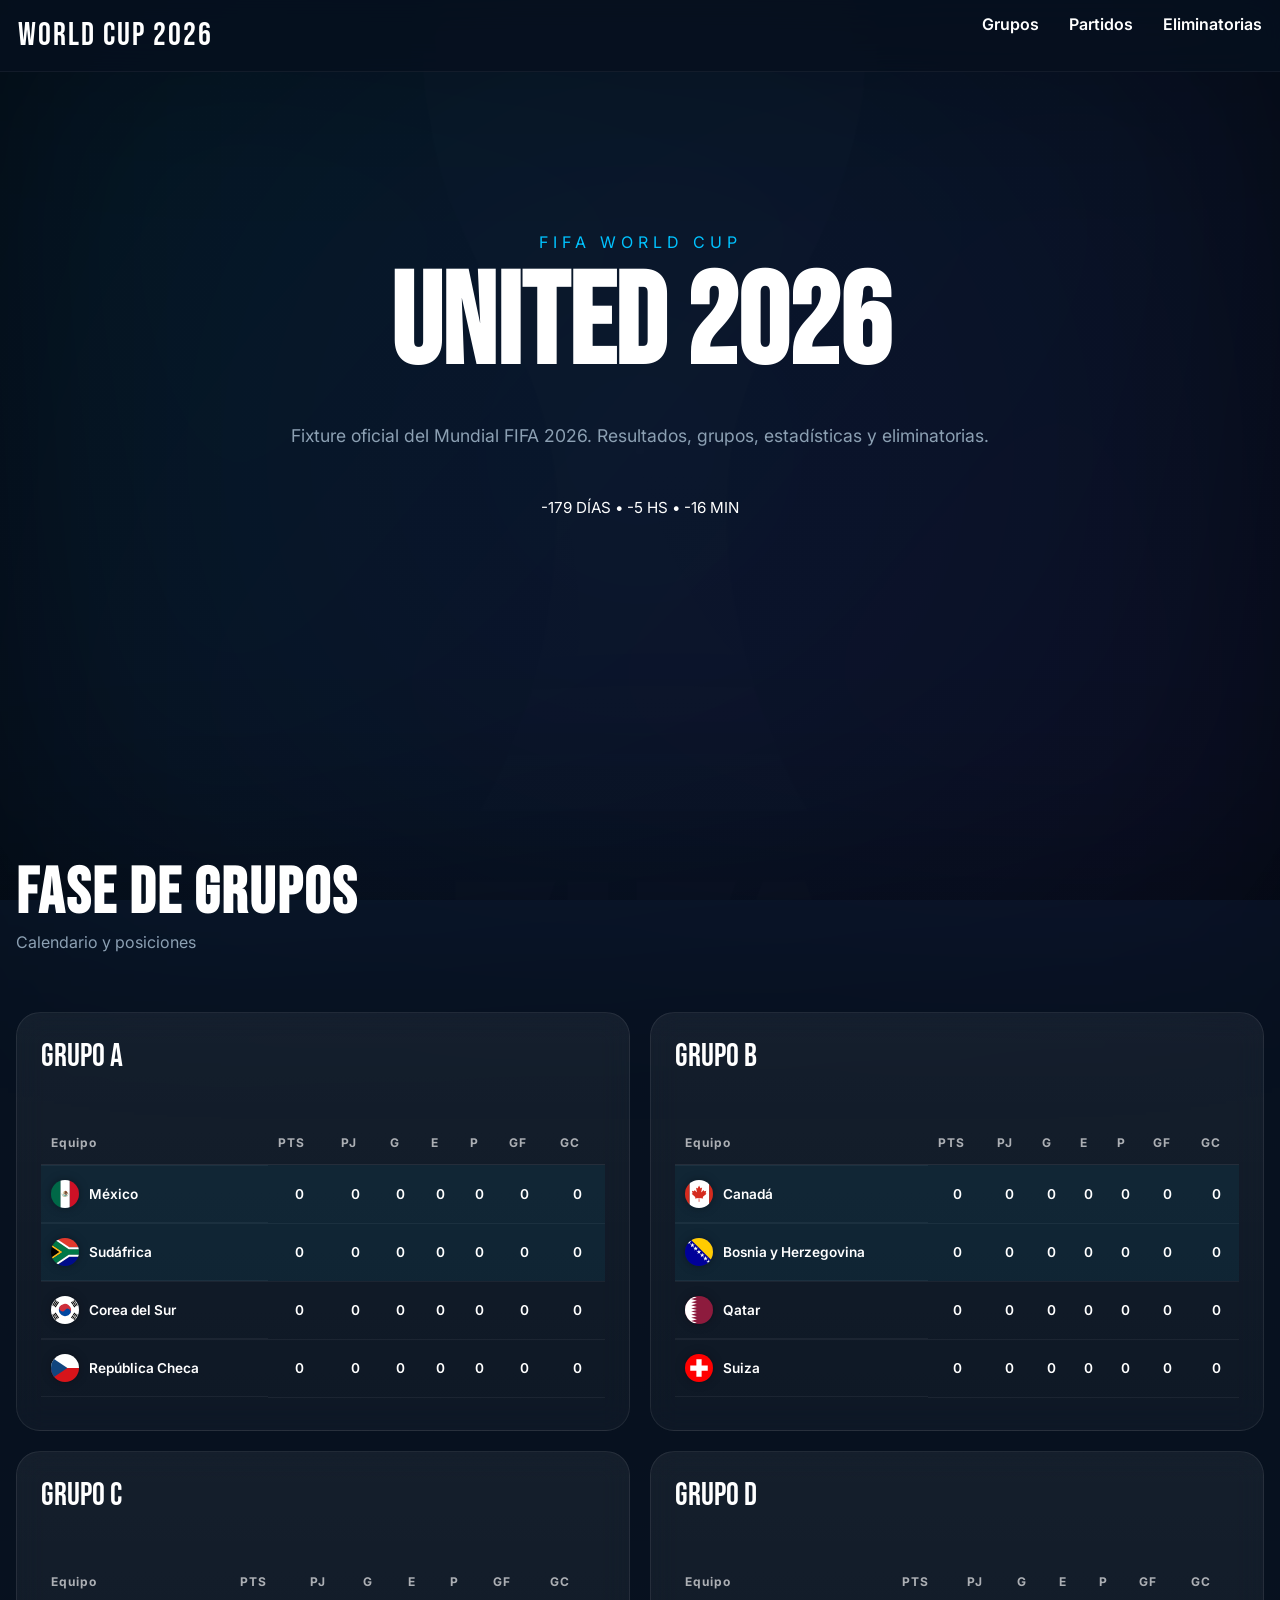
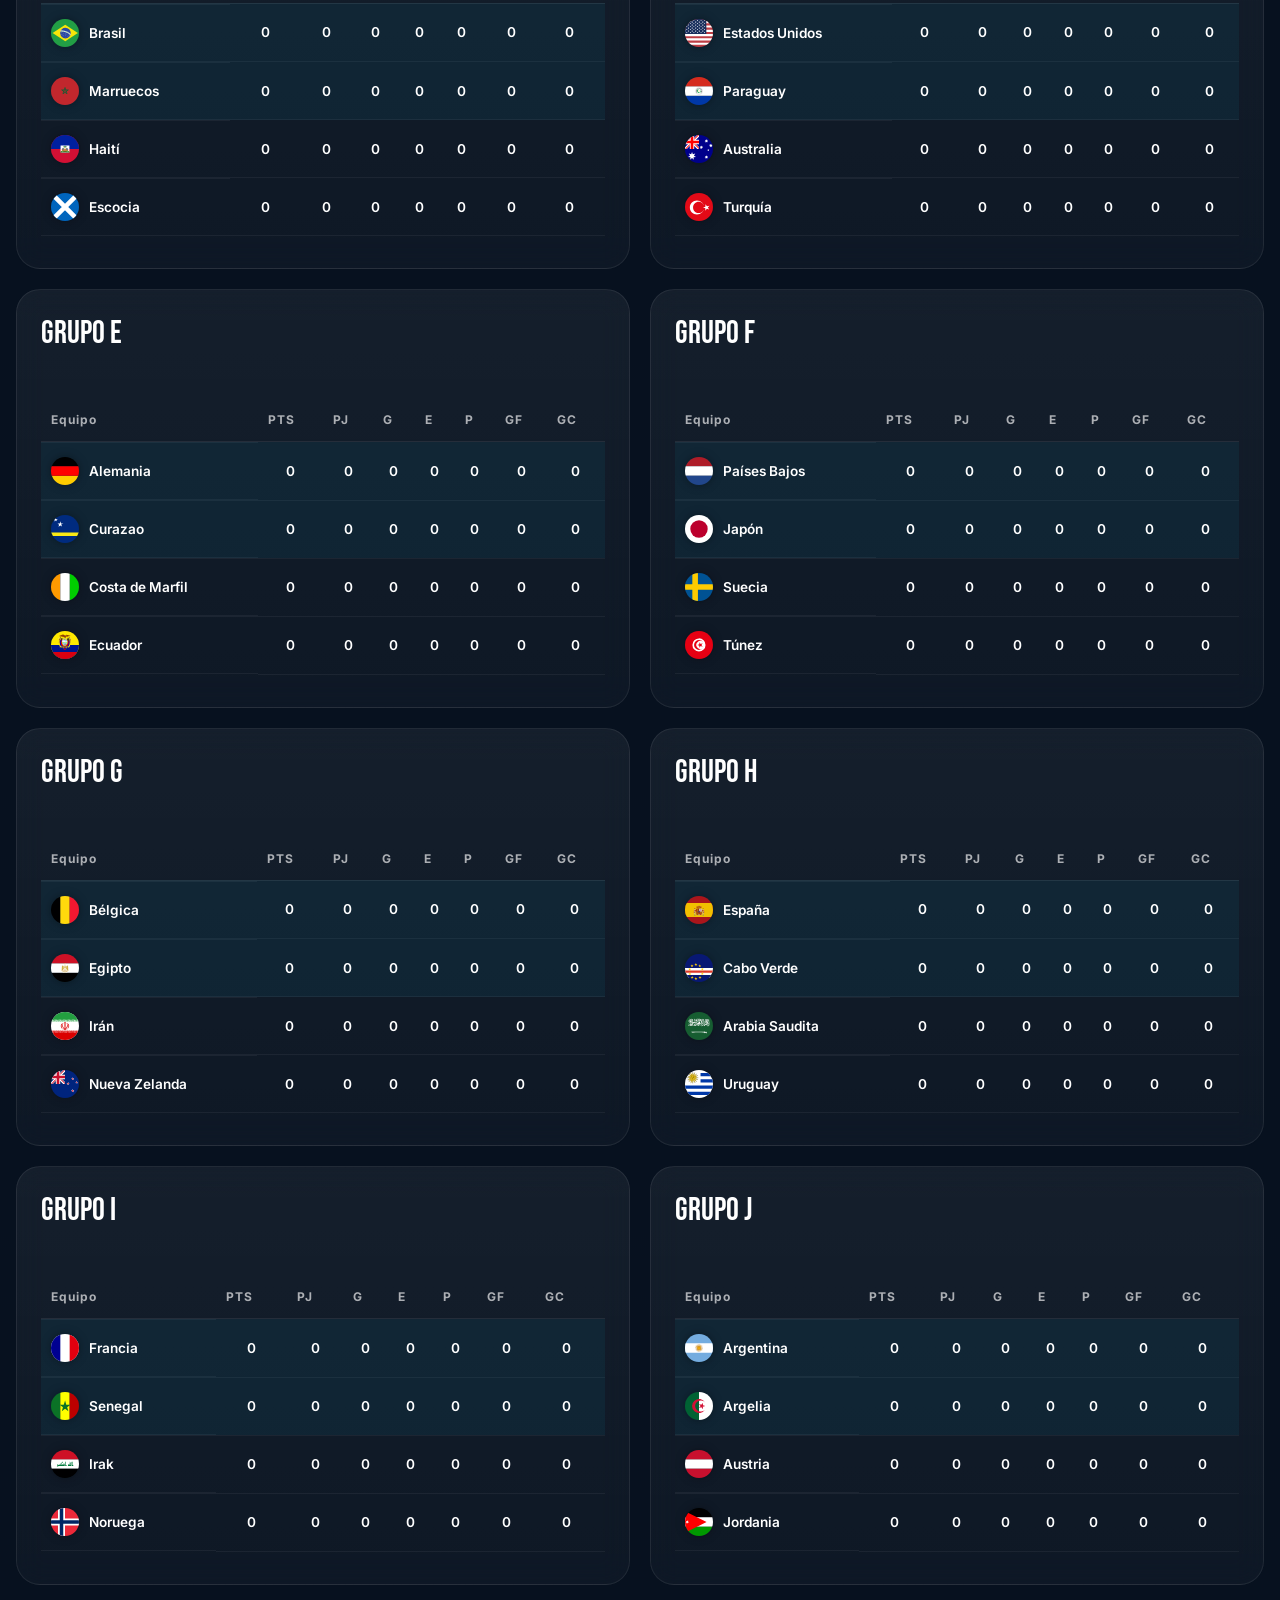
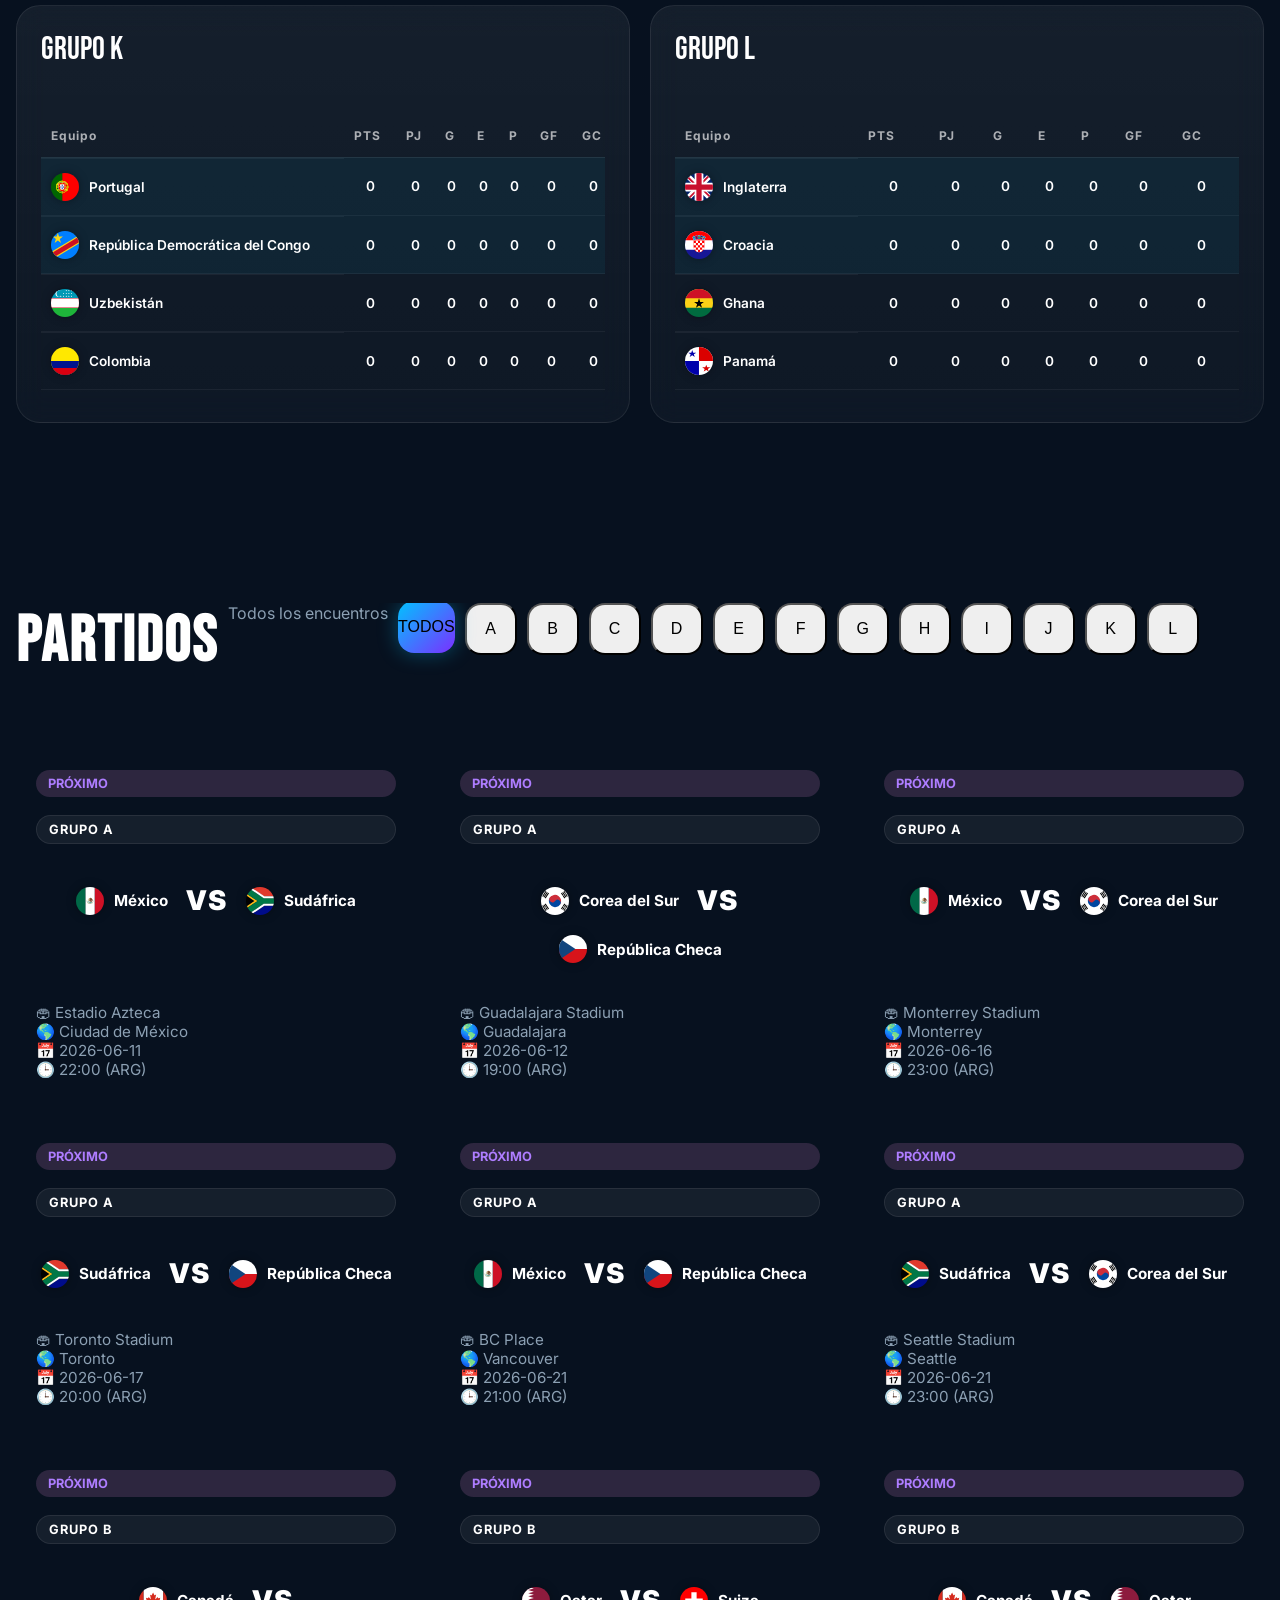
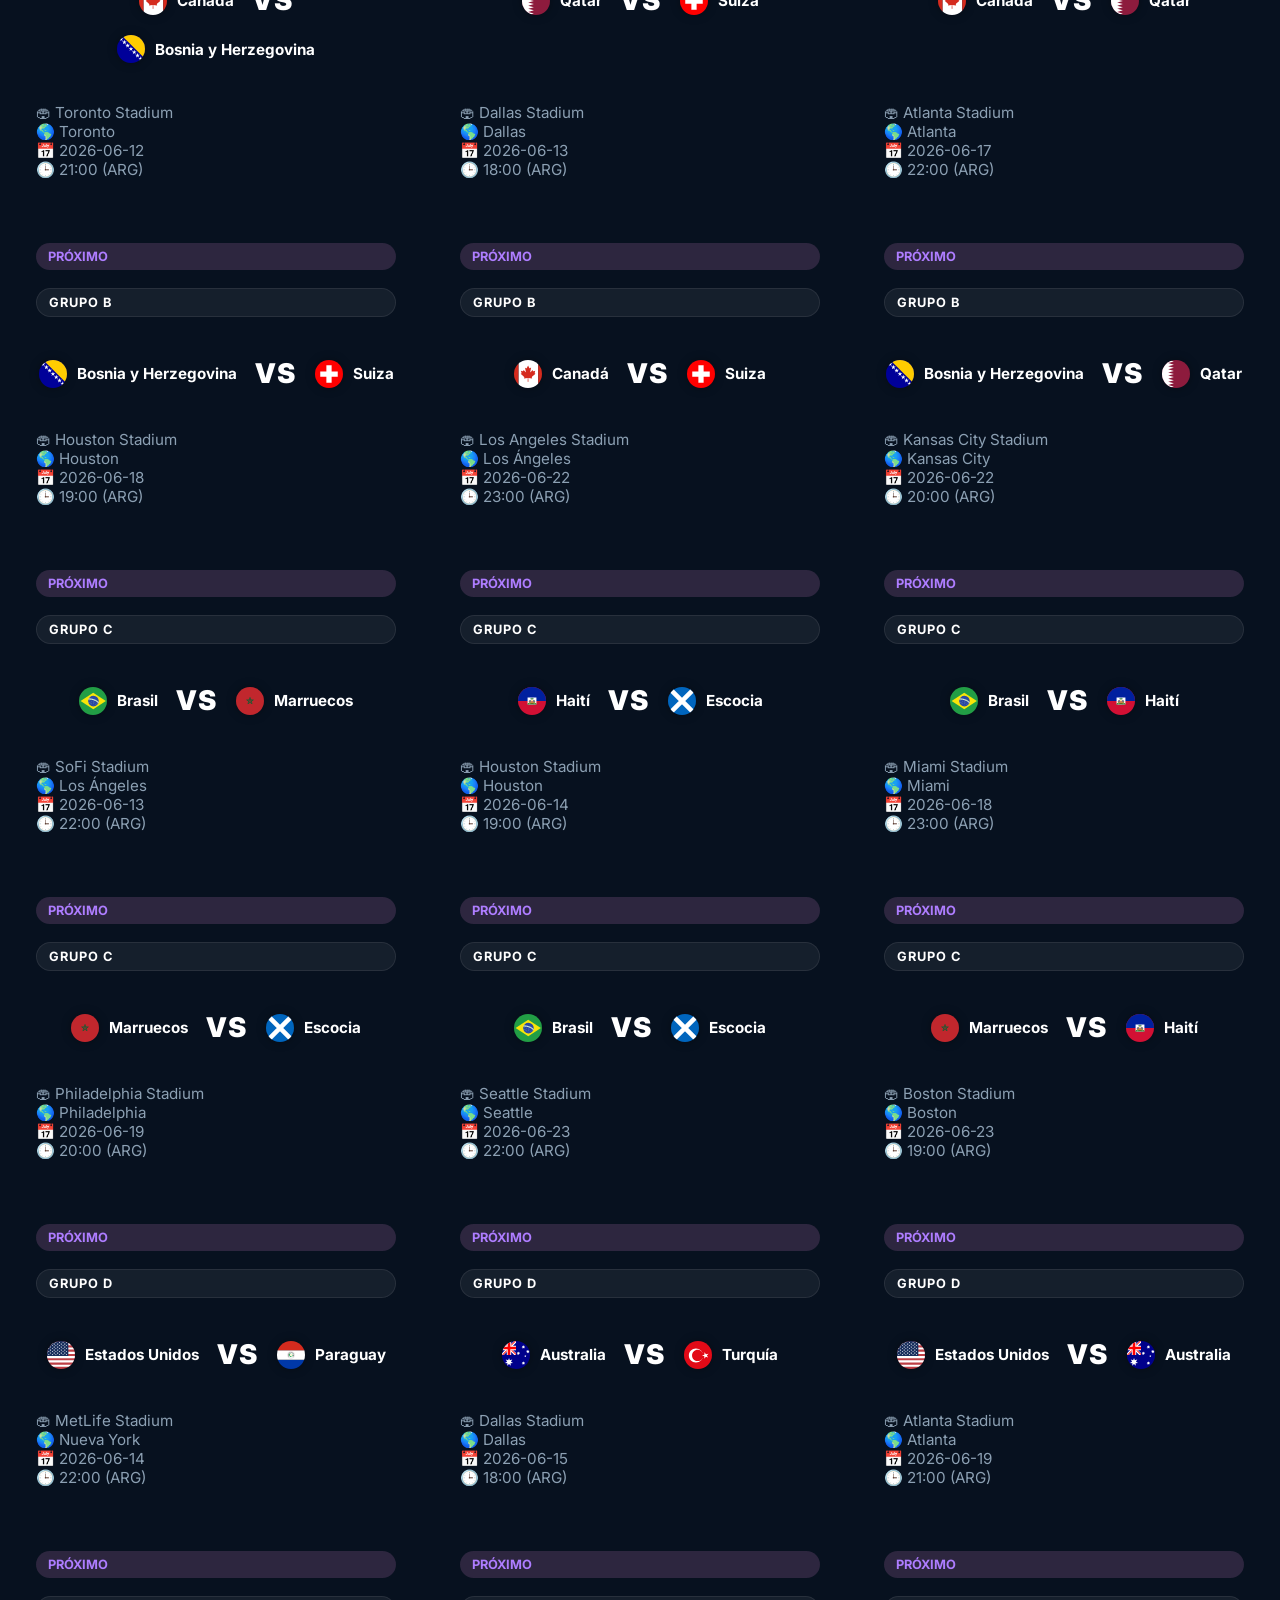
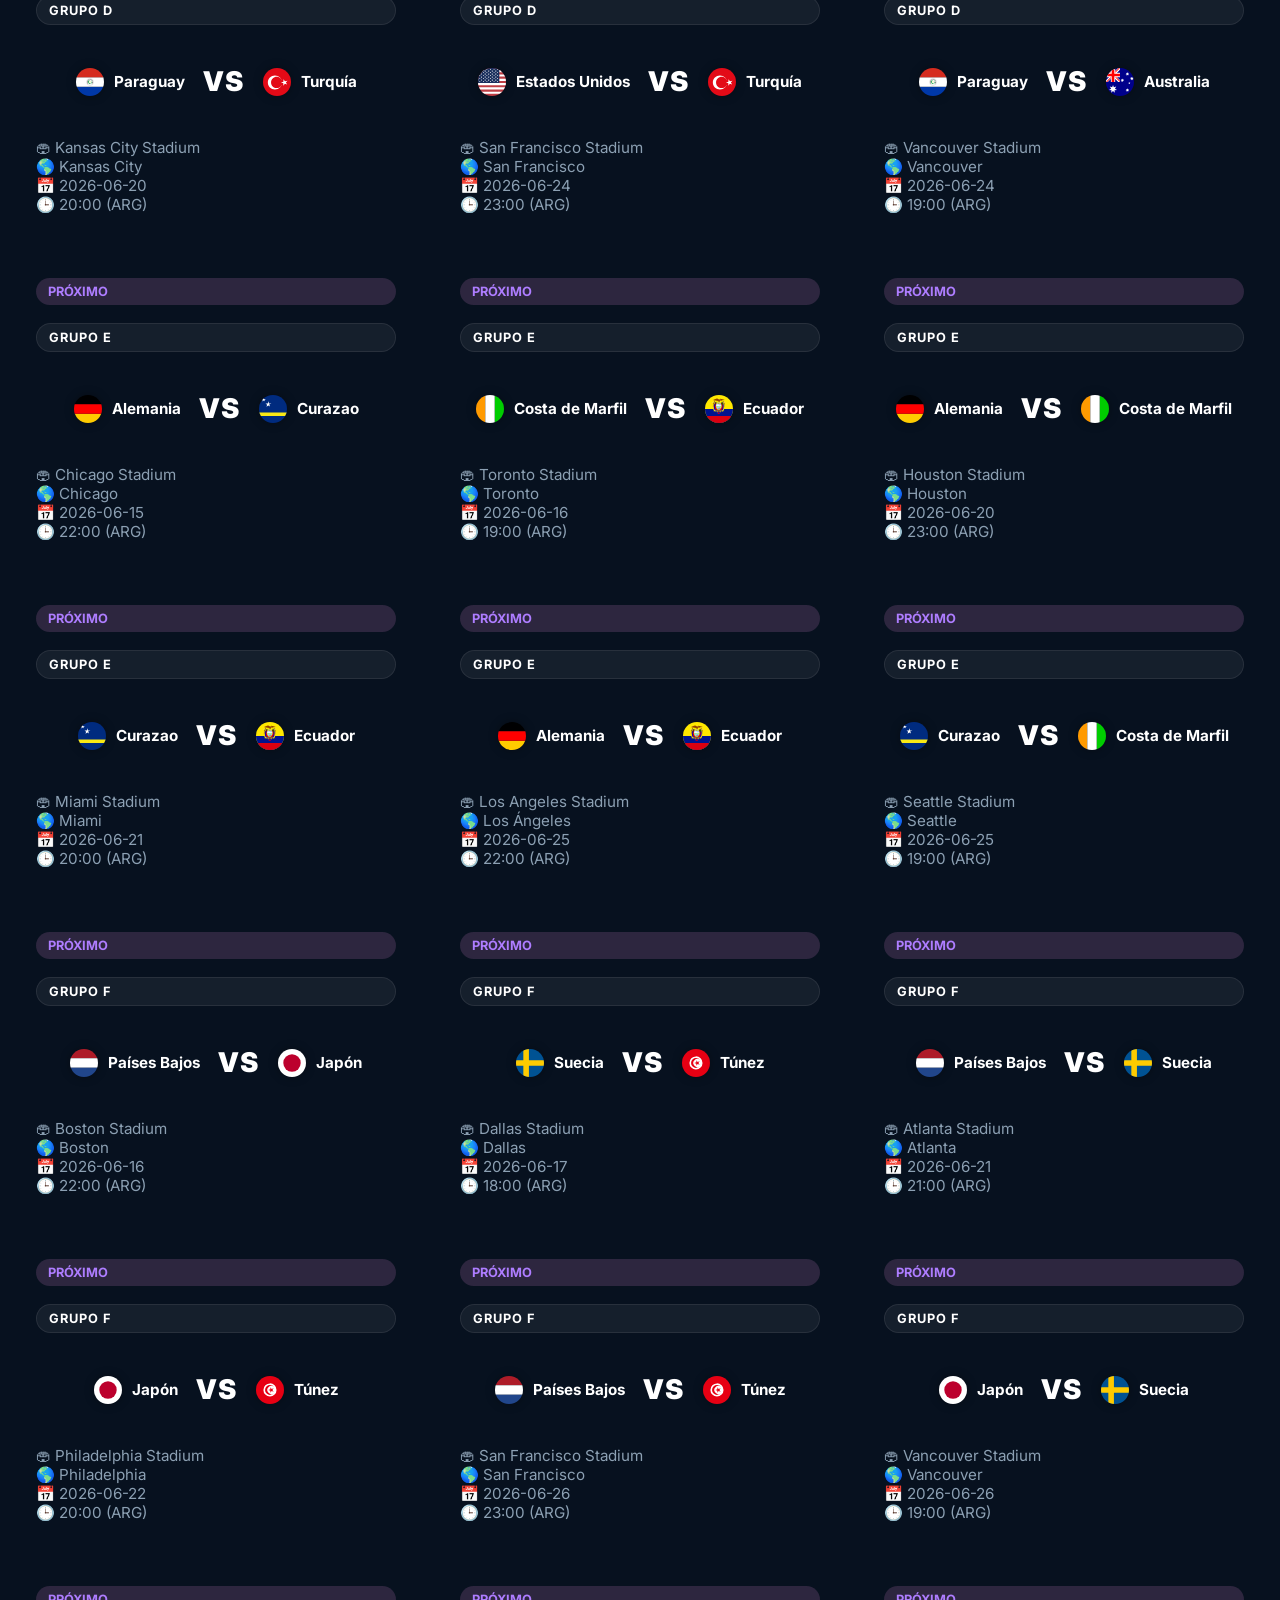
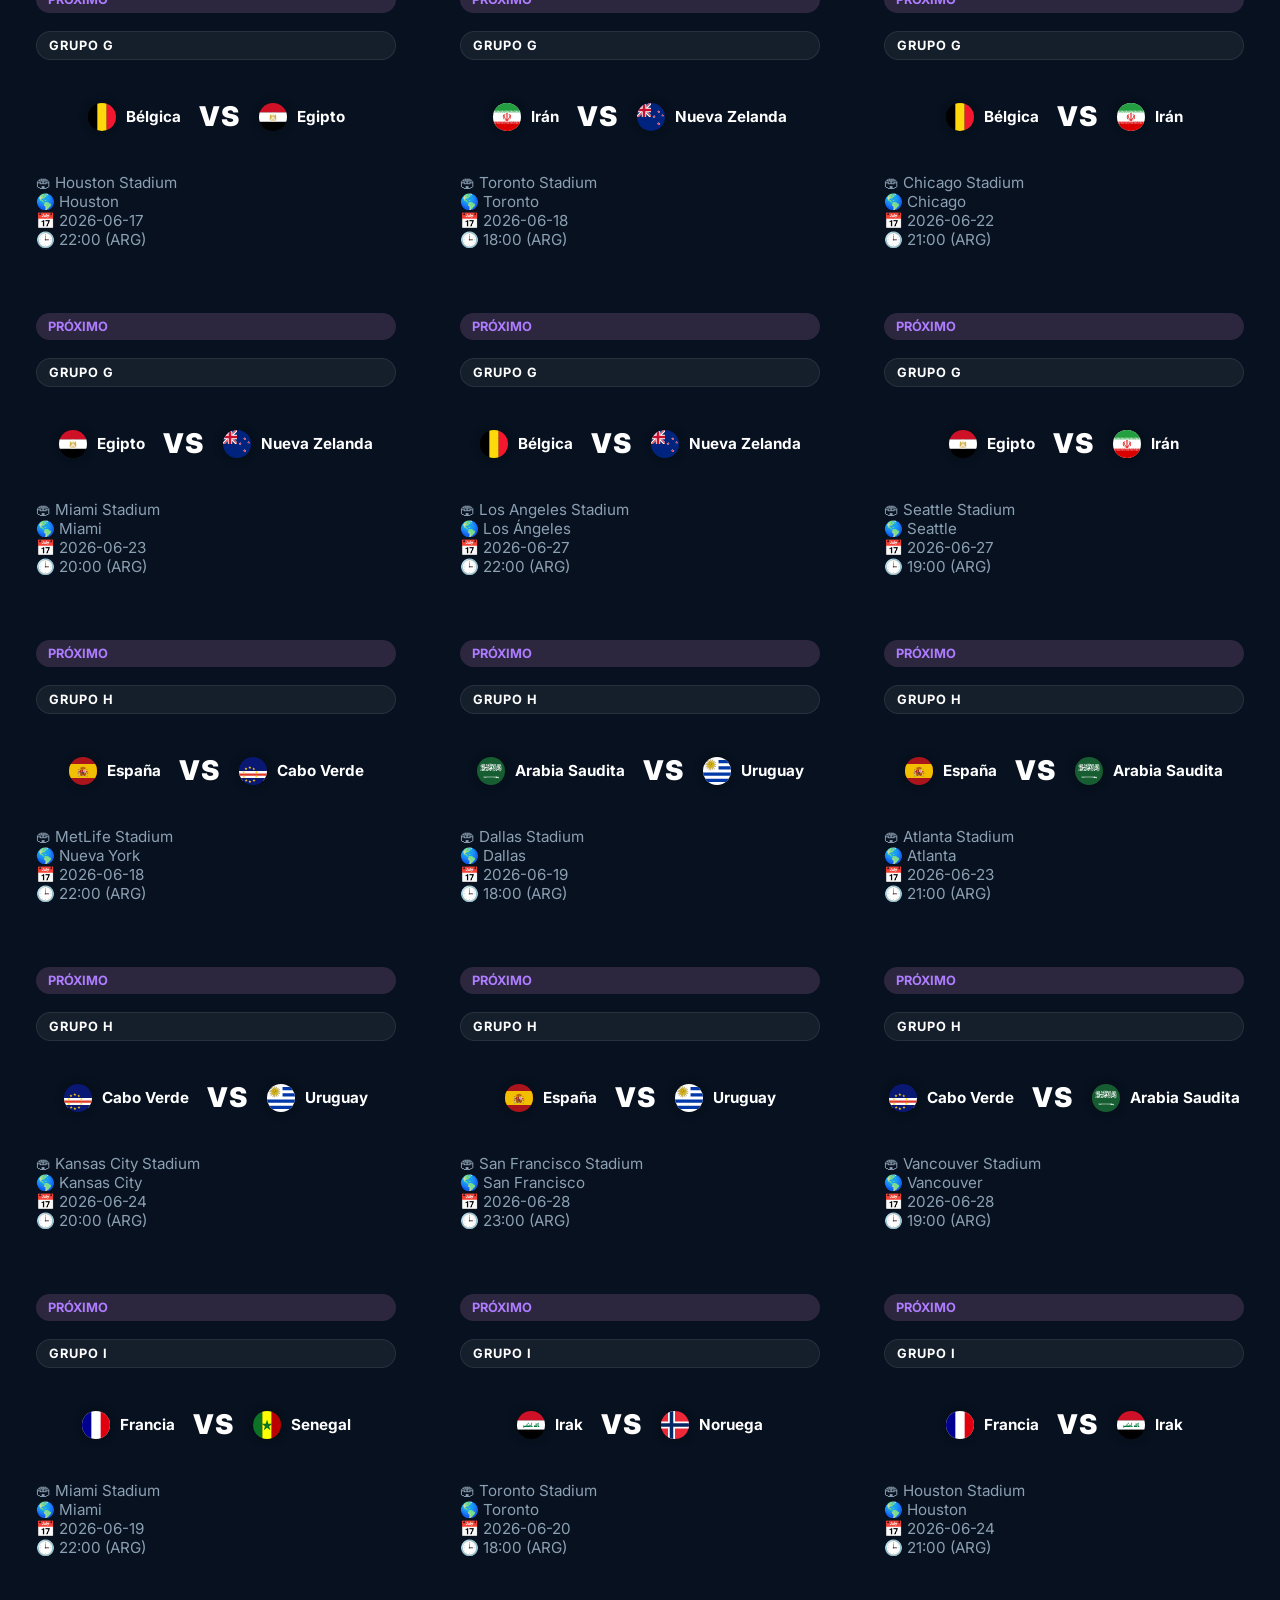
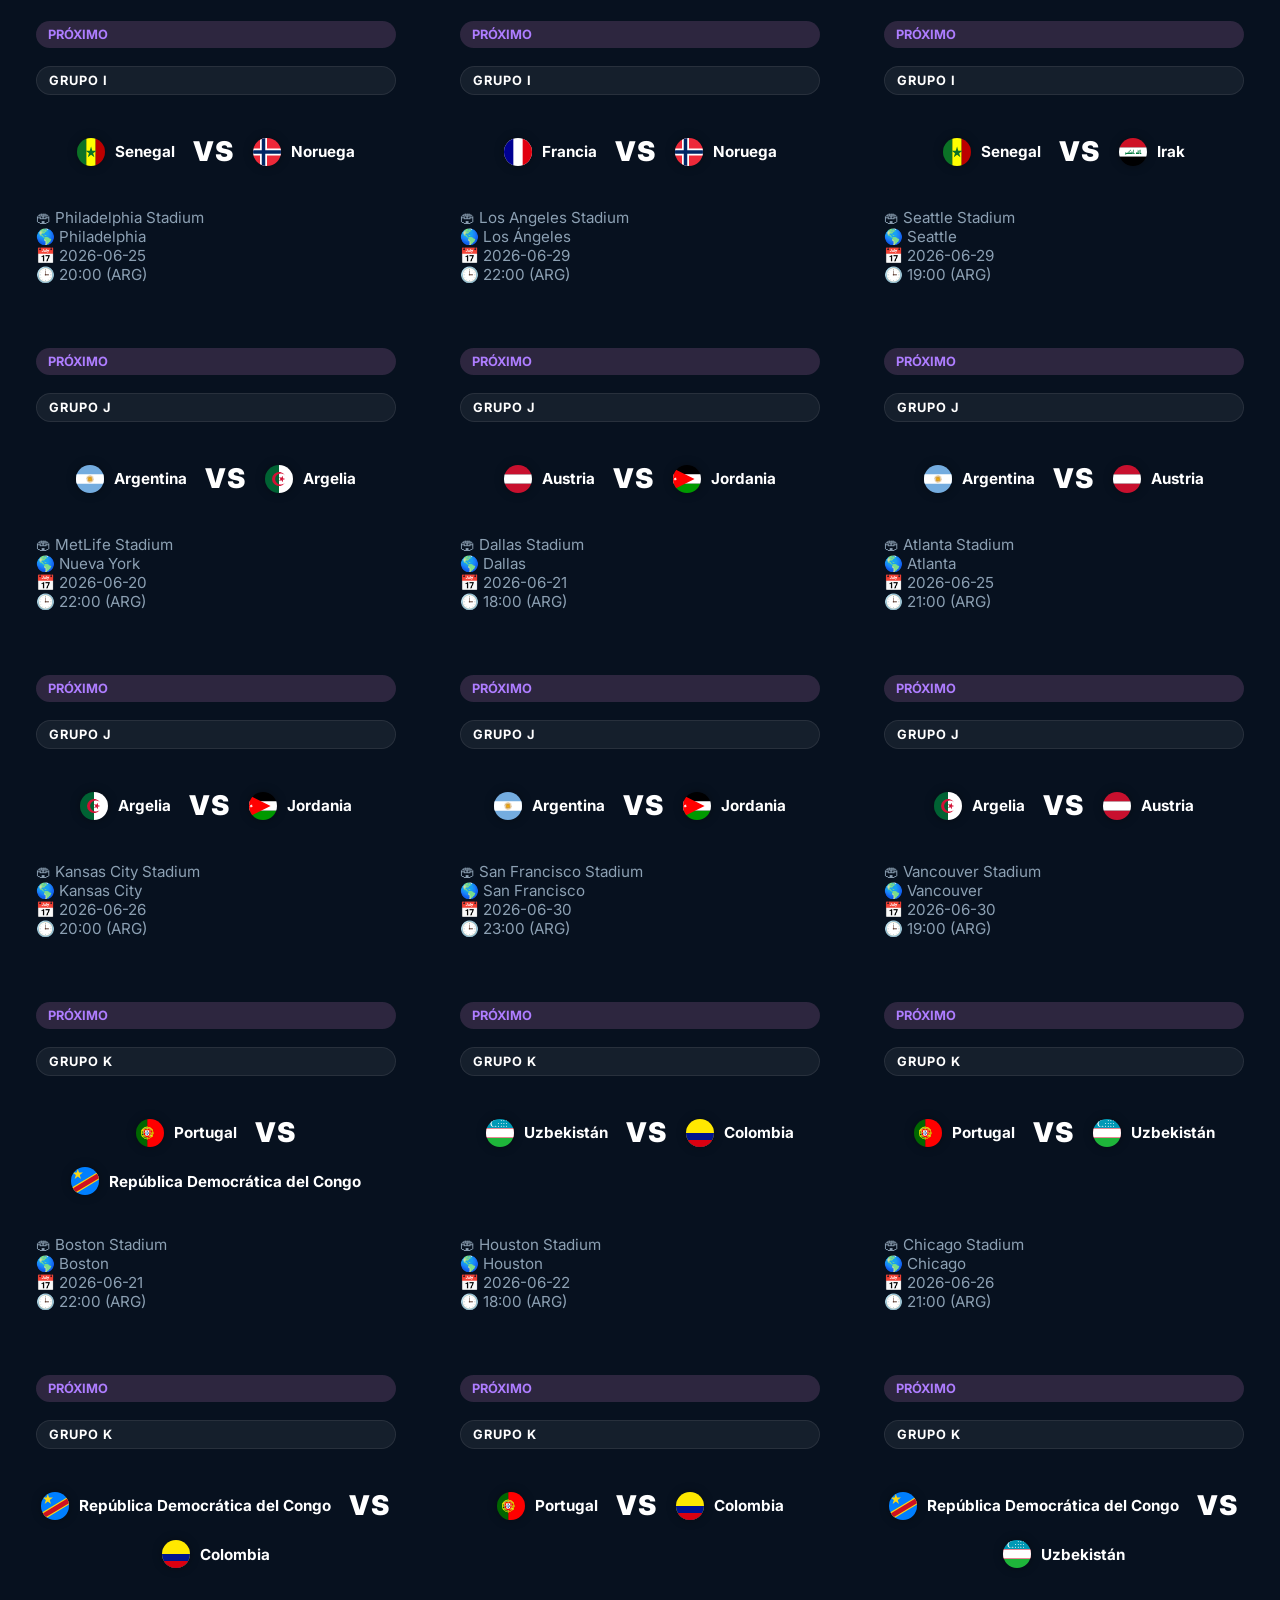
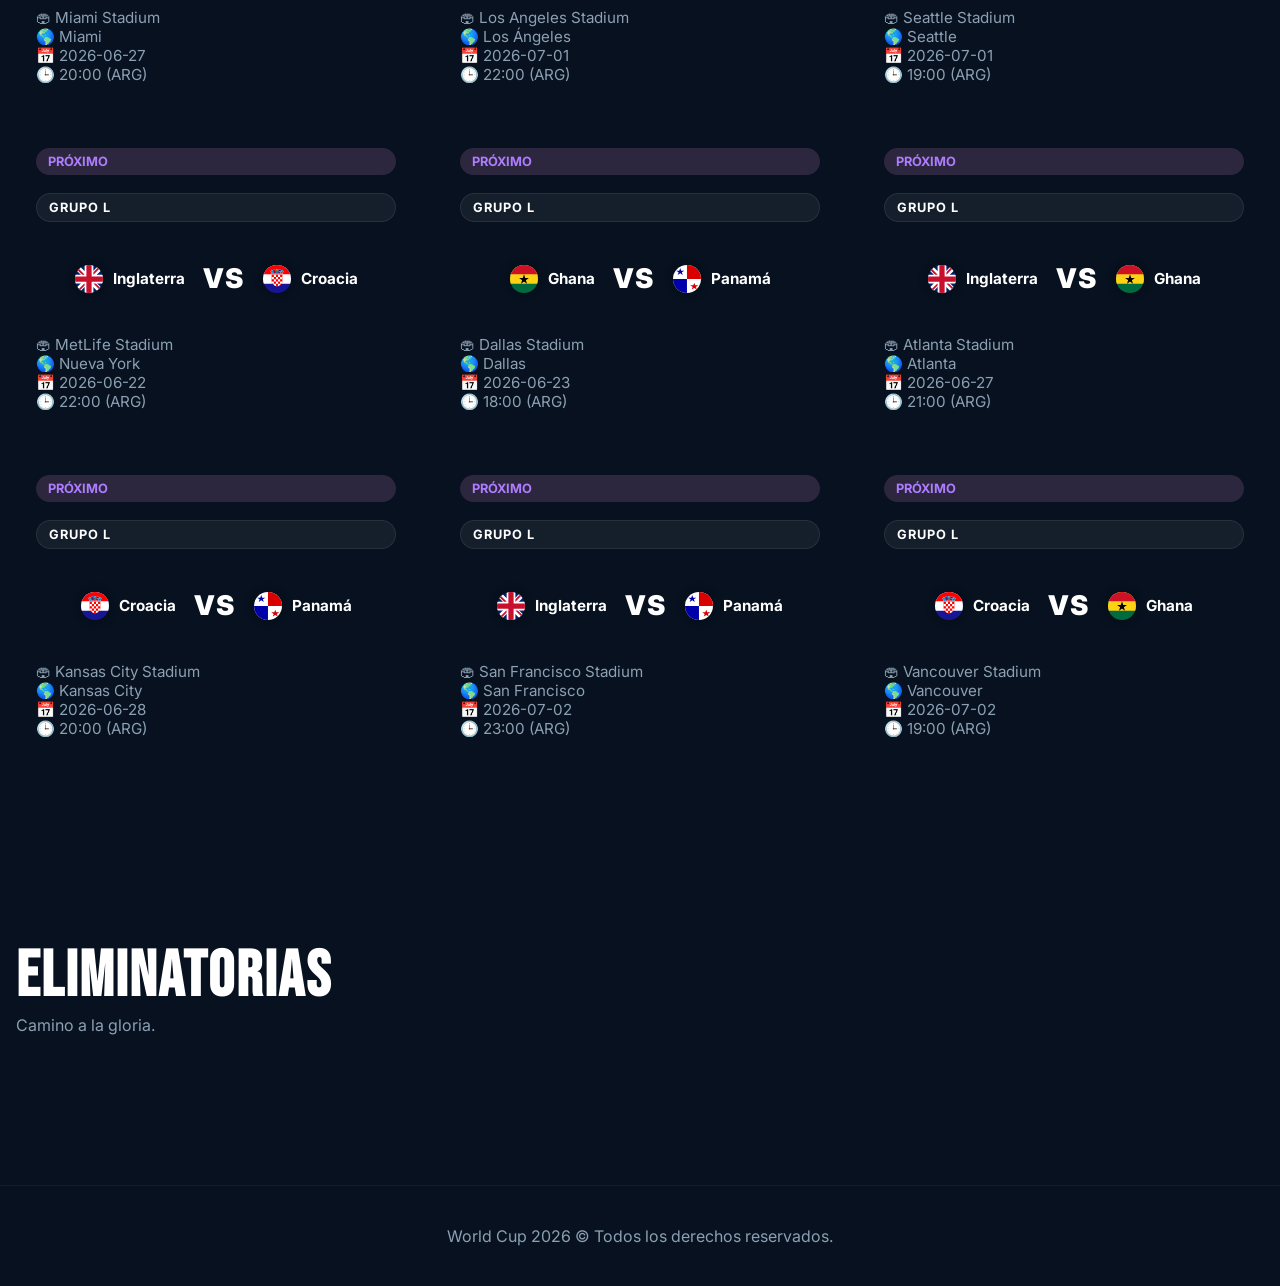
==== commit 6bd68901: "fsf" ====
--- a/index.html
+++ b/index.html
@@ -127,7 +127,7 @@
 
   <script src="data/groups.js"></script>
   <script src="data/matches.js"></script>
-  <script src="knockout.js"></script>
+  <script src="data/knockout.js"></script>
   <script src="app.js"></script>
 
 </body>
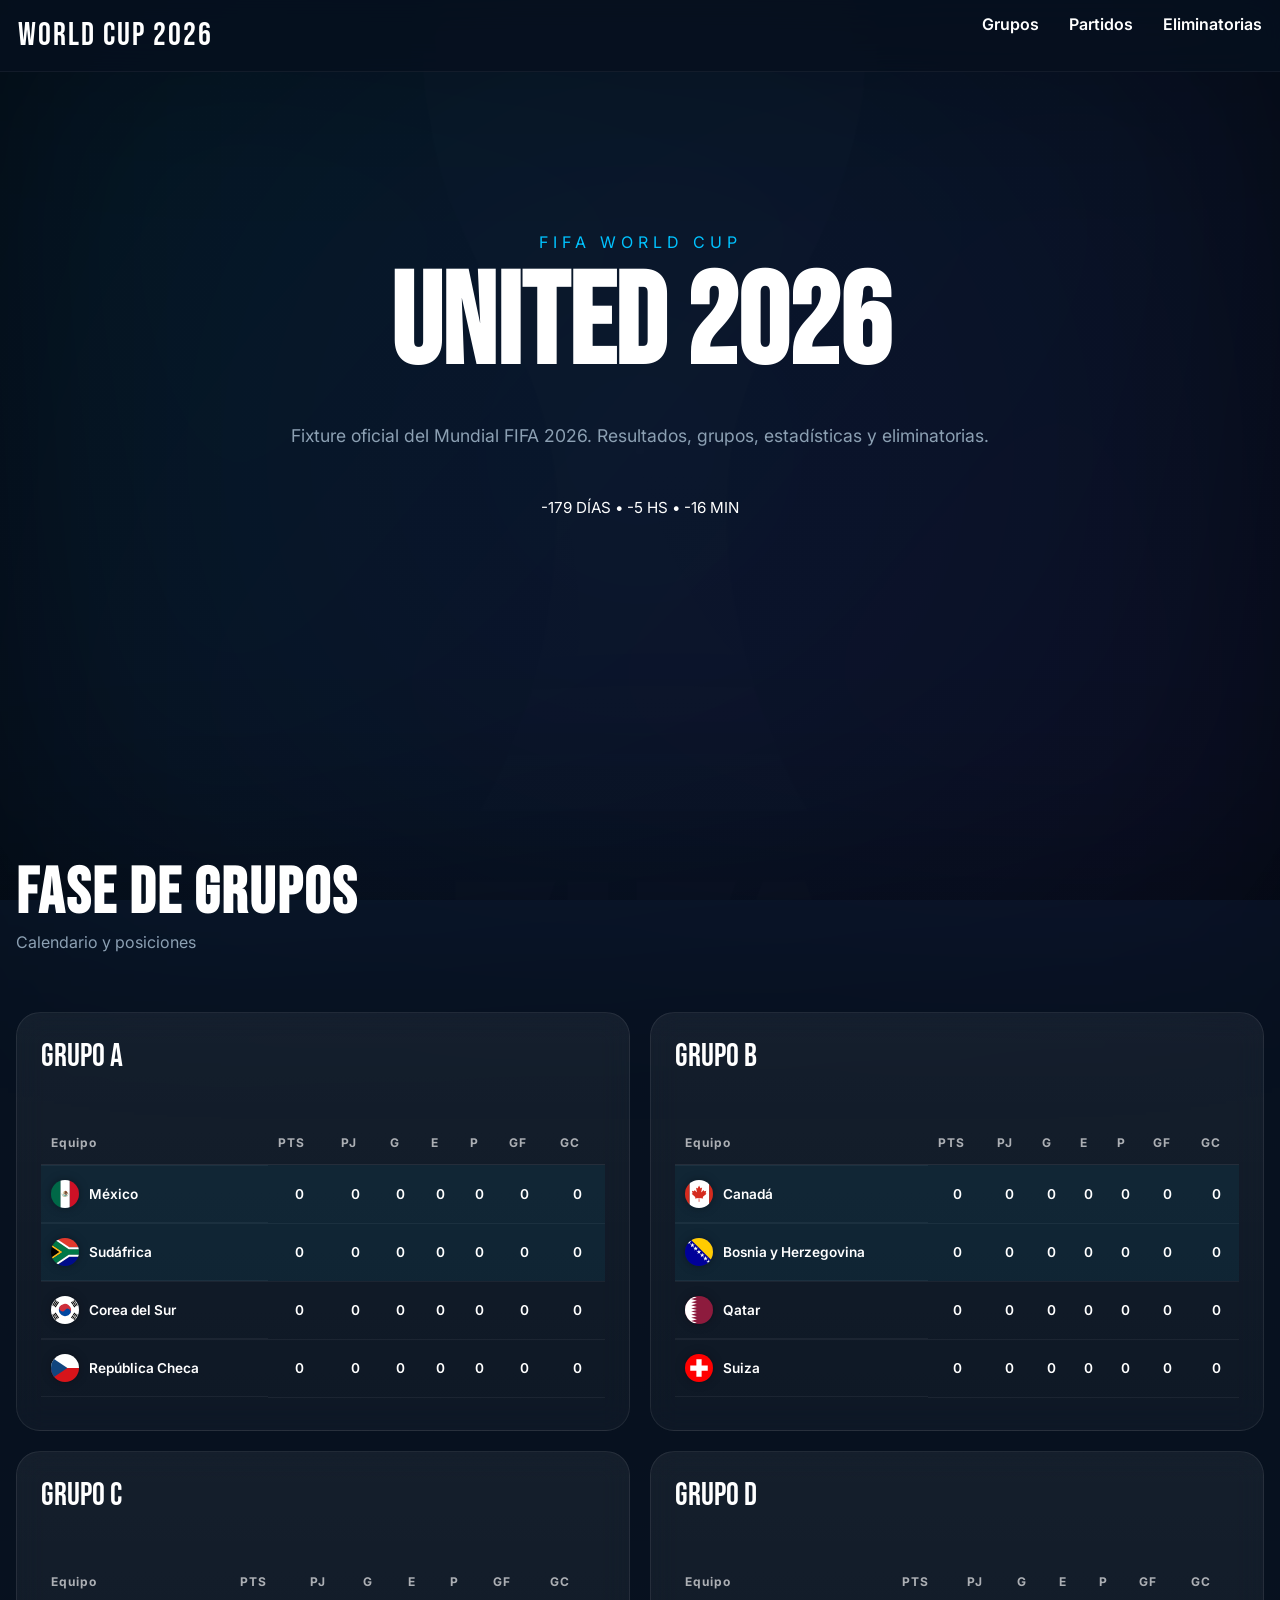
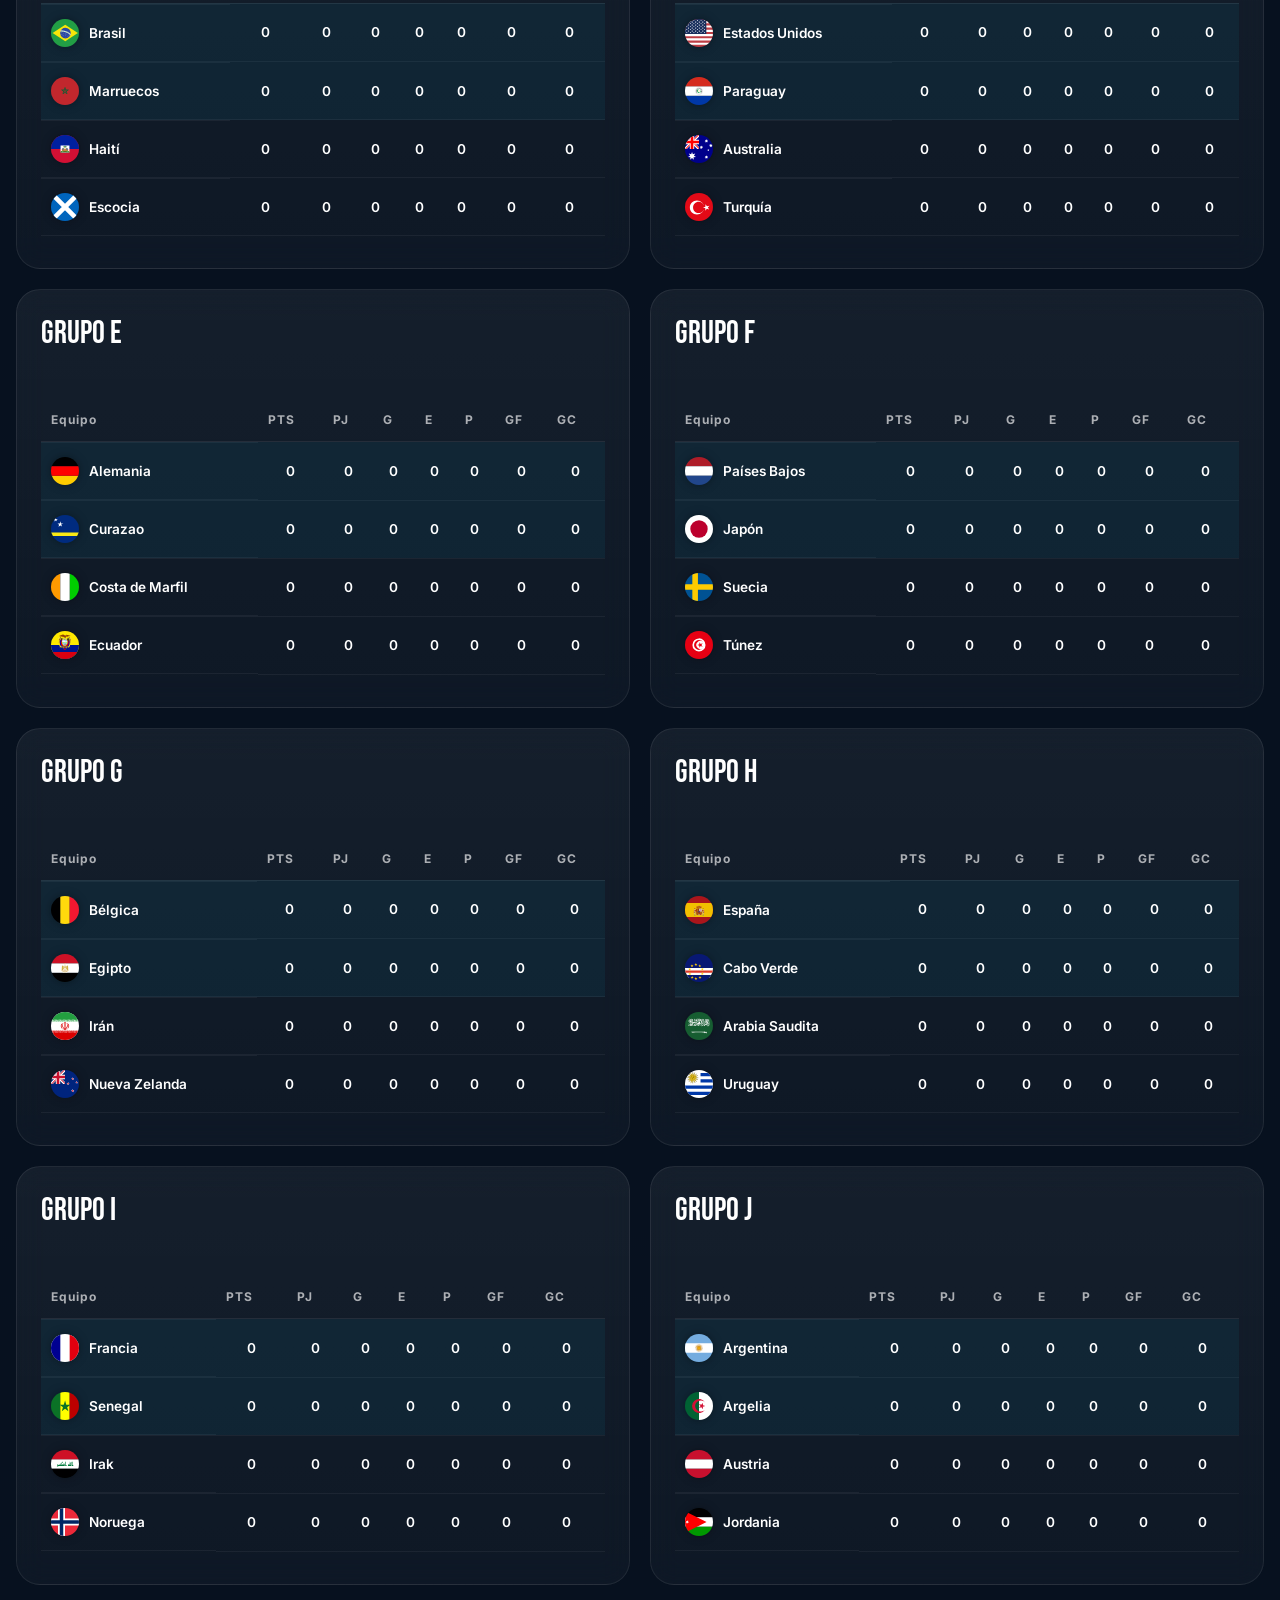
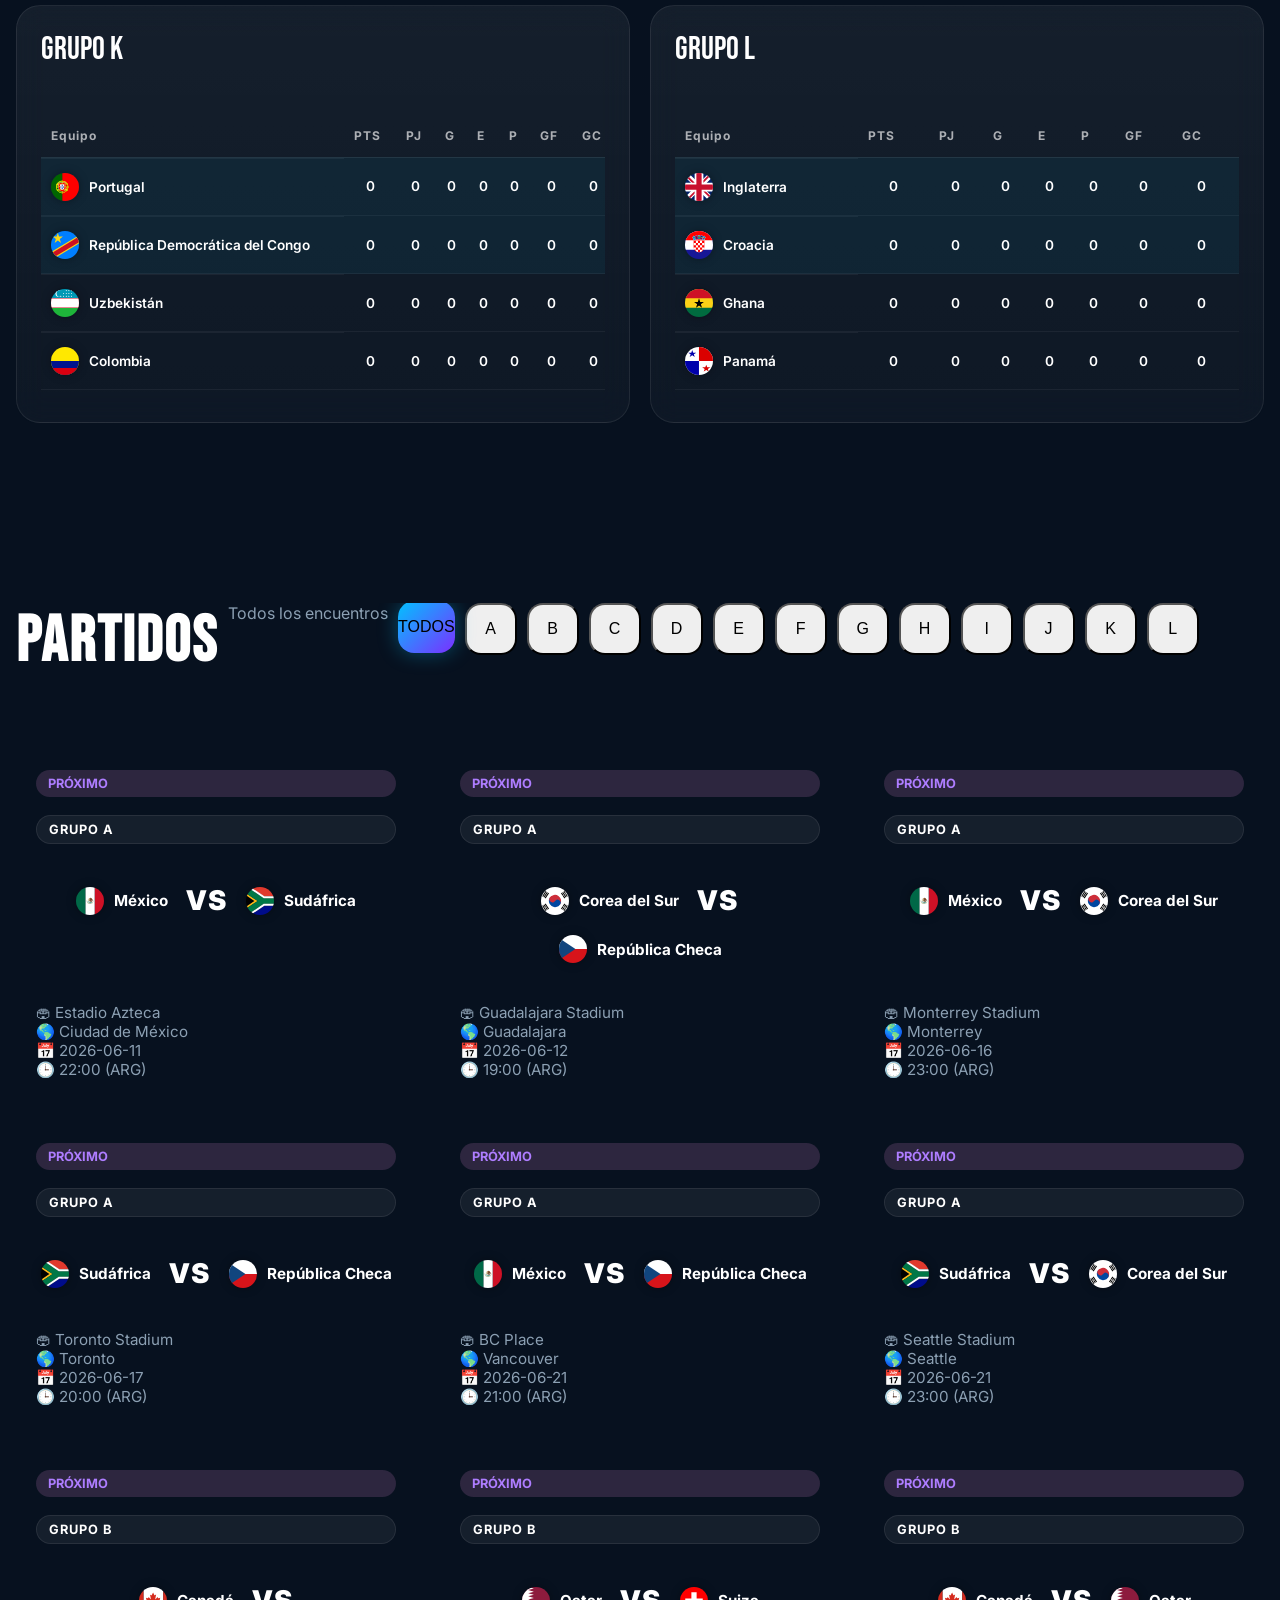
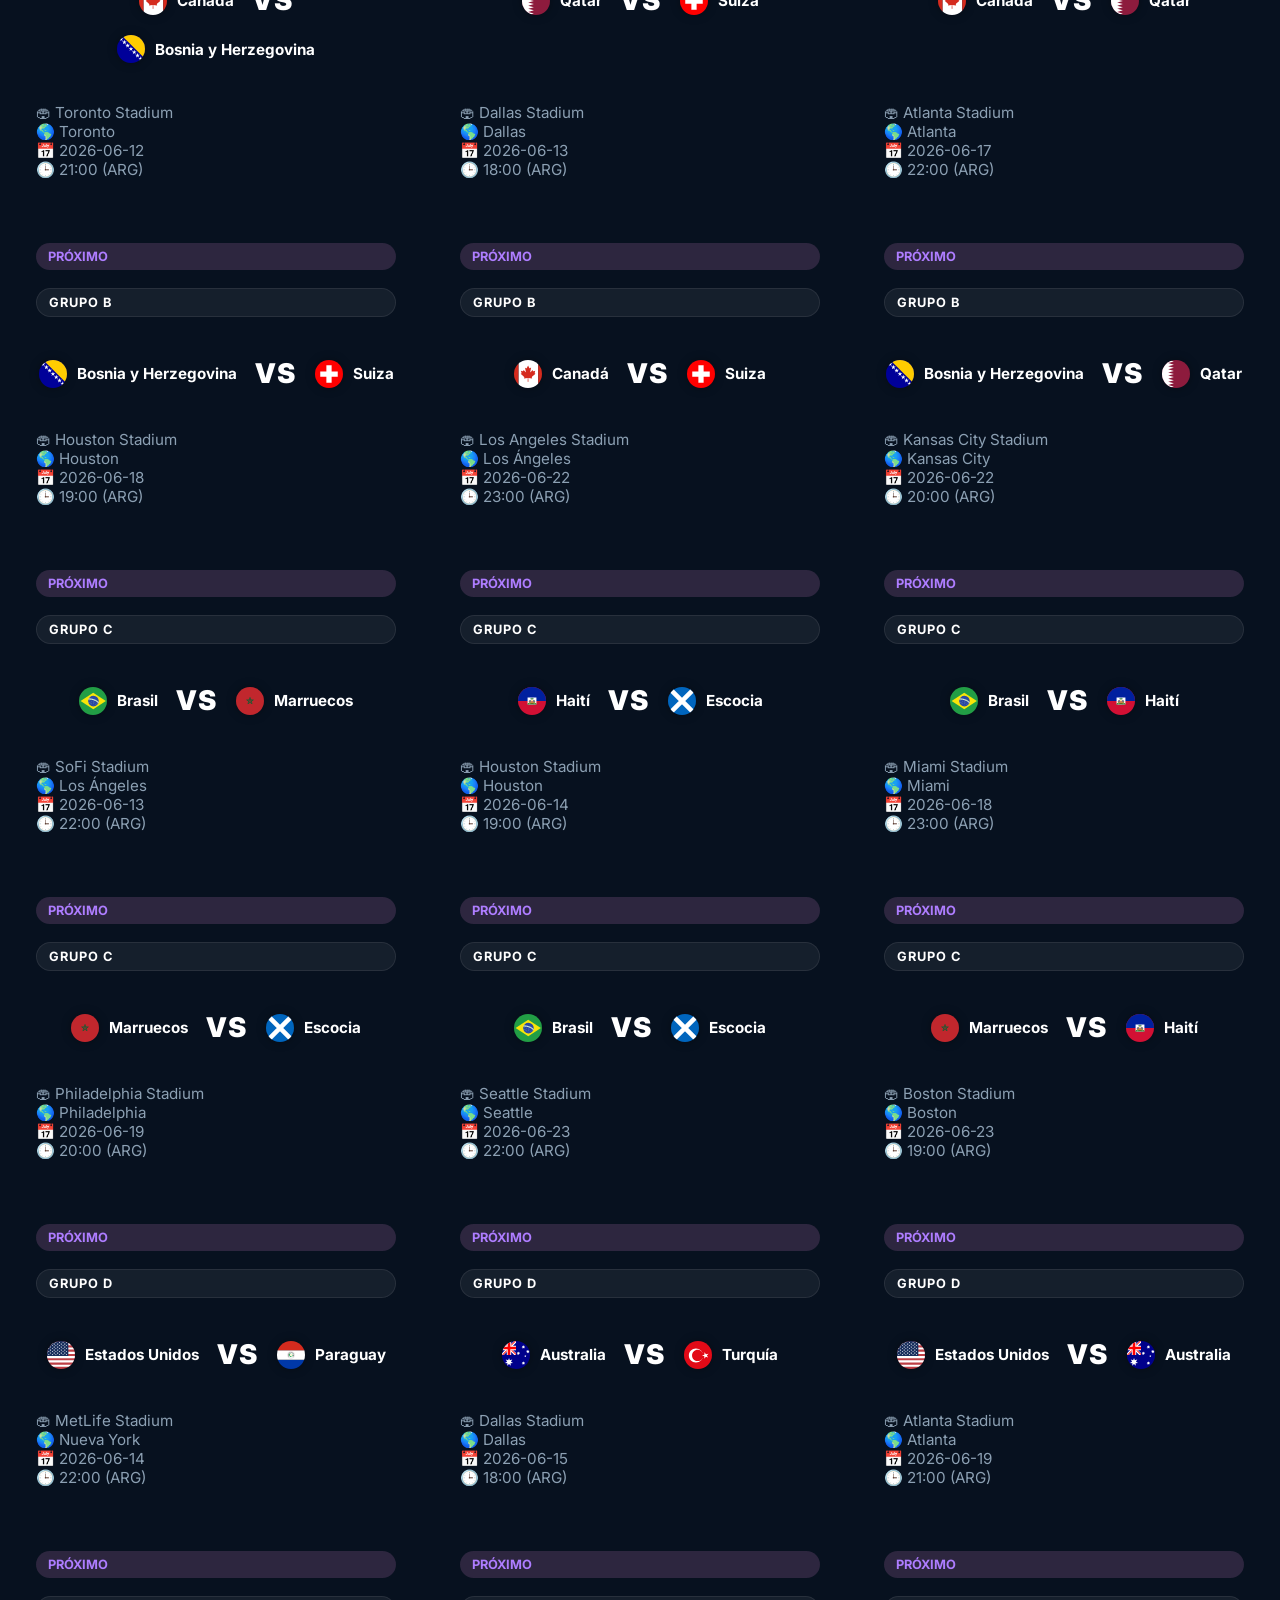
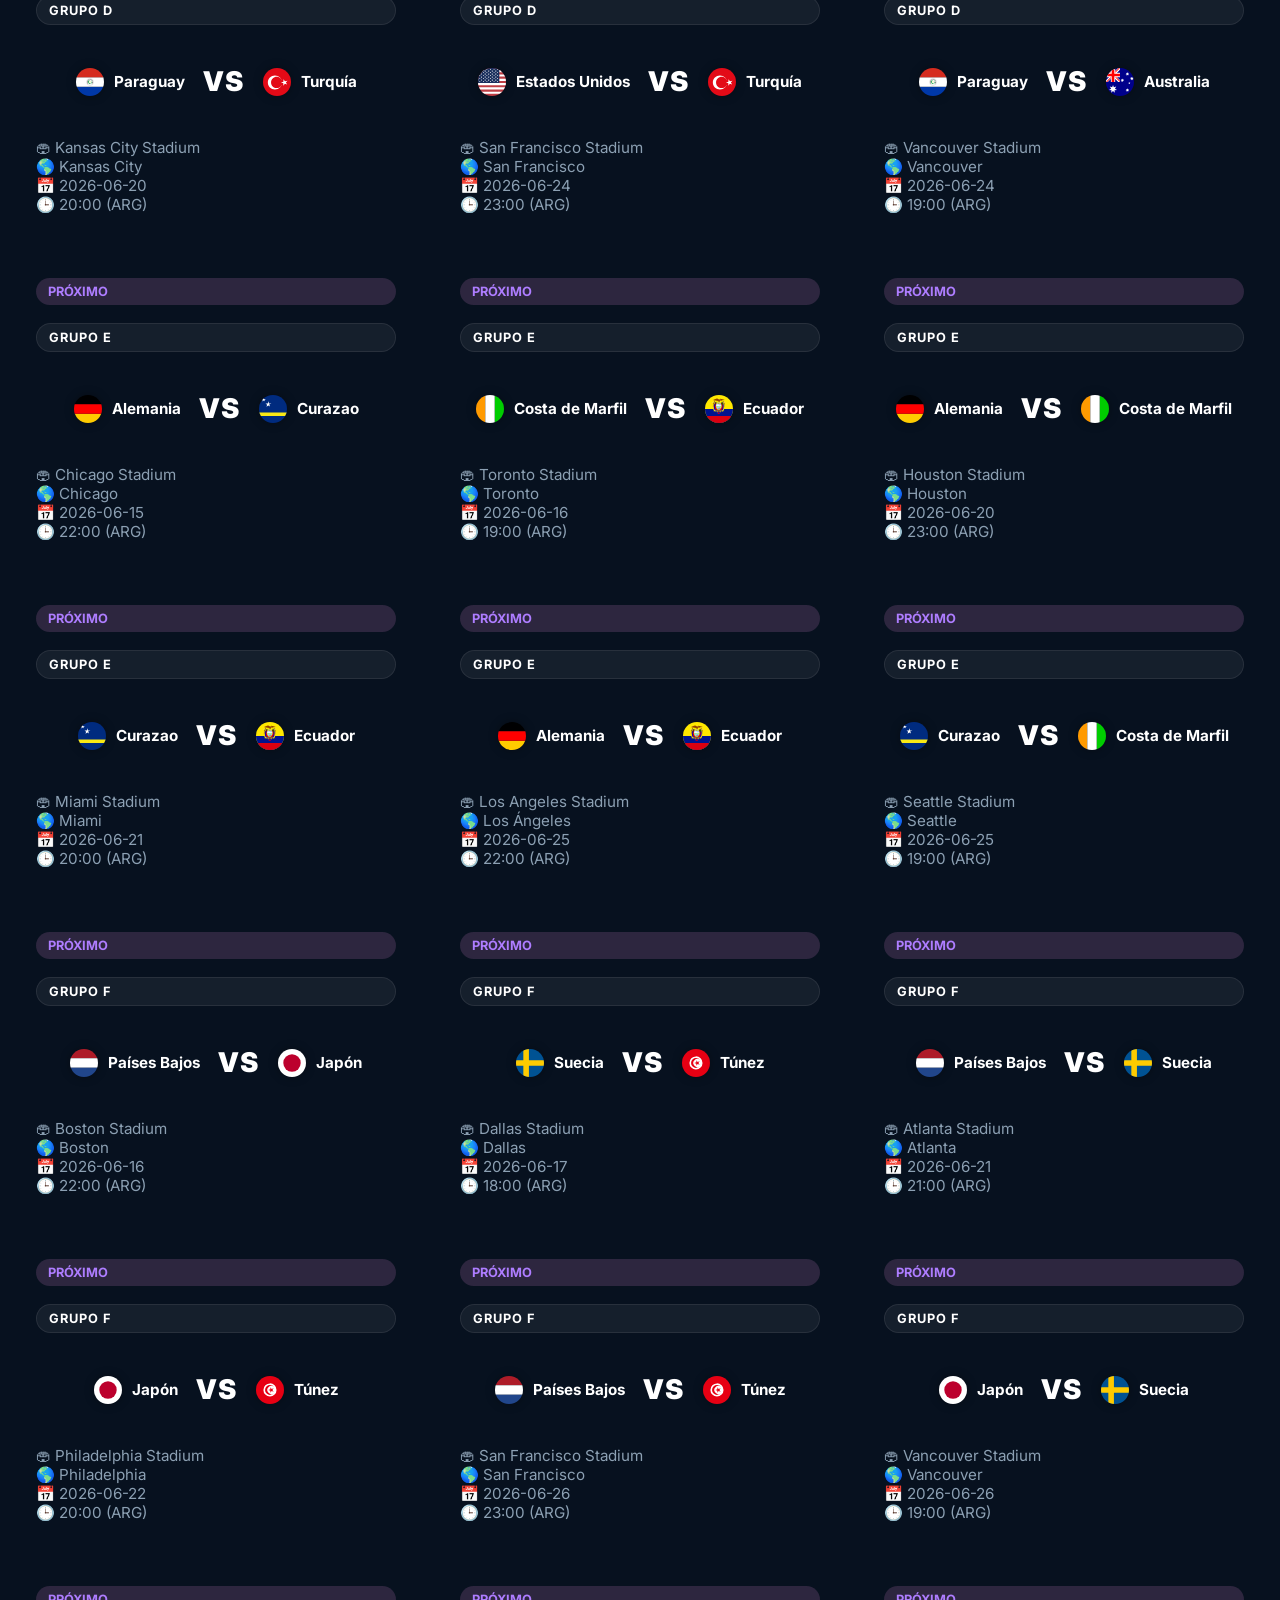
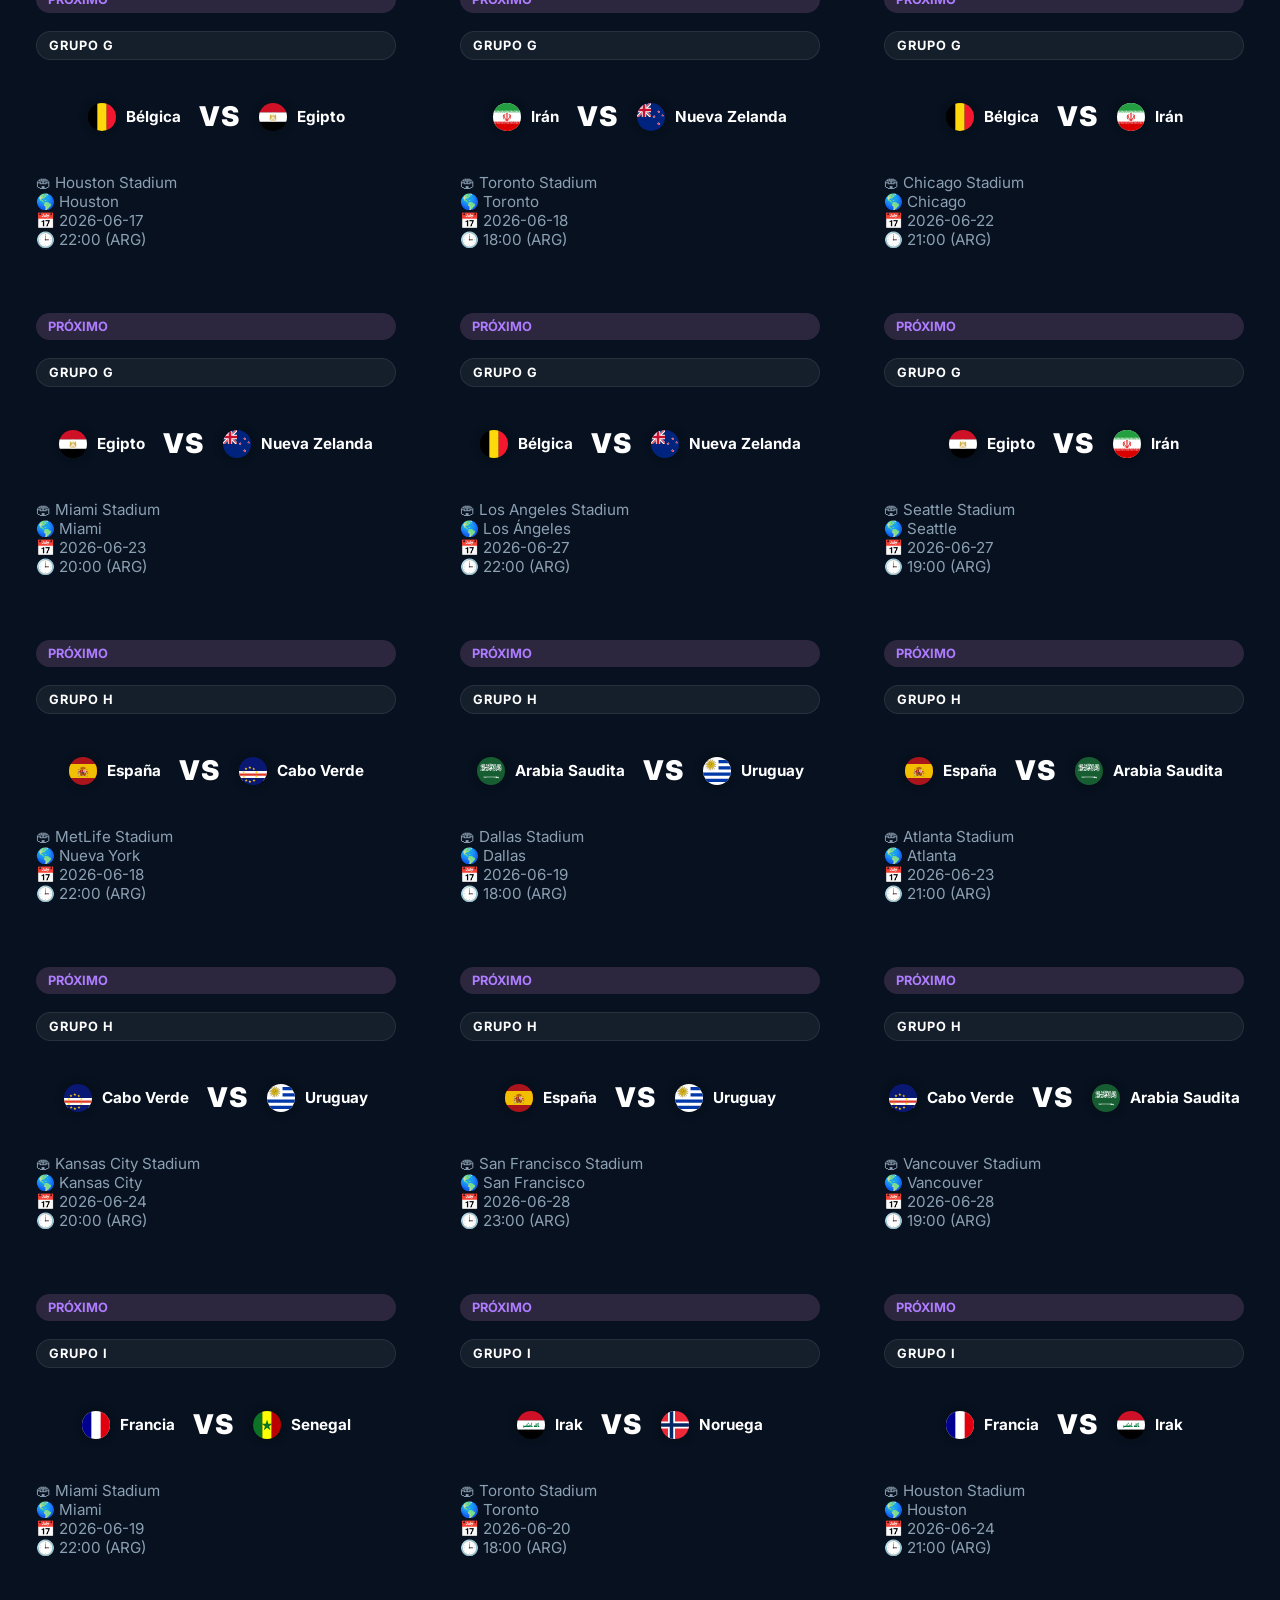
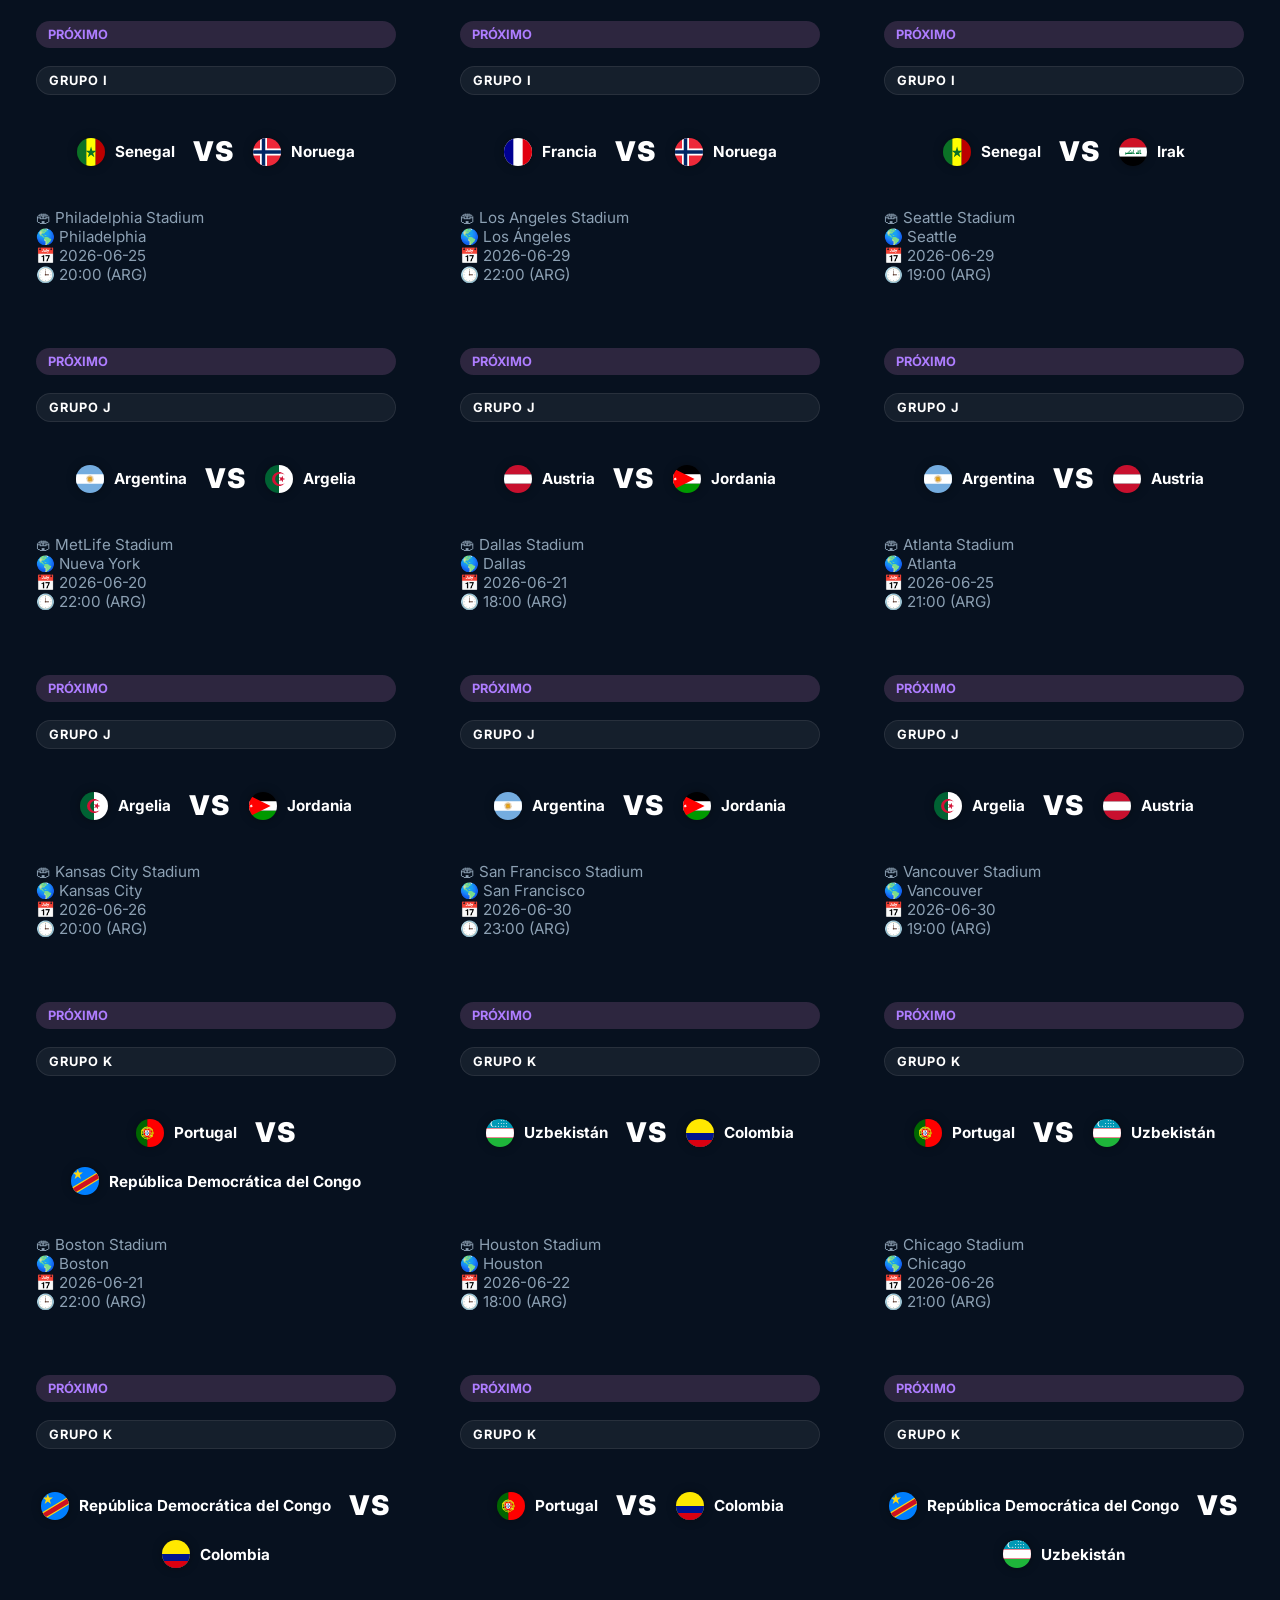
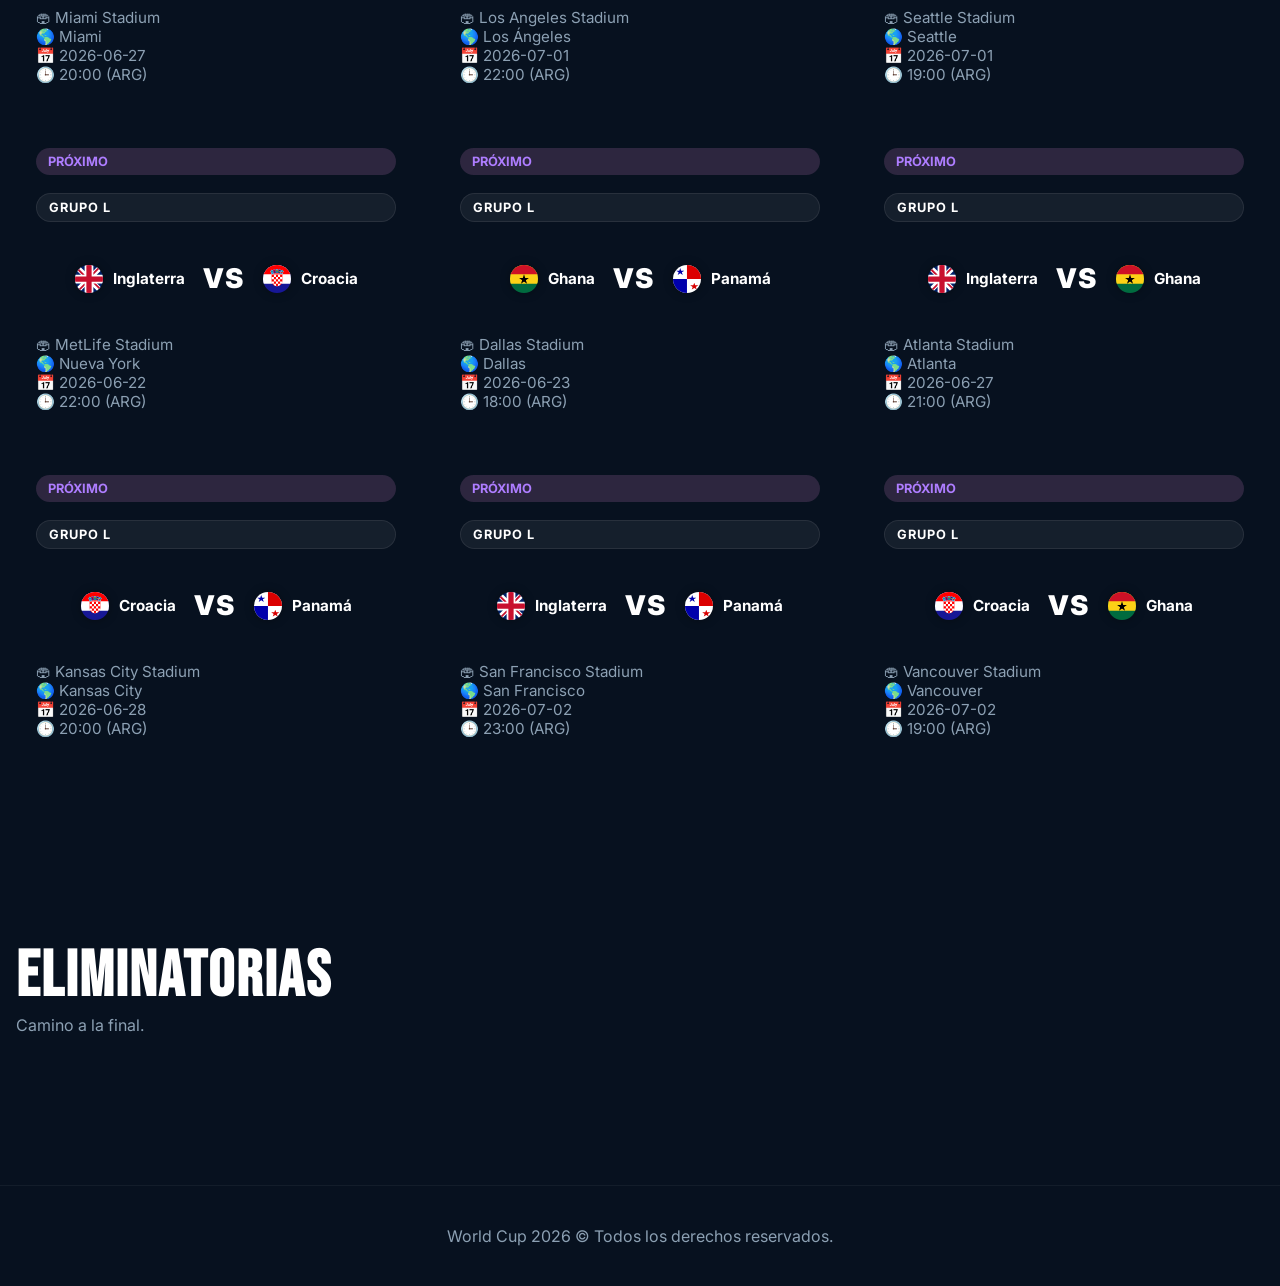
==== commit c4d437ae: "HTTRTRH" ====
--- a/index.html
+++ b/index.html
@@ -111,7 +111,7 @@
 
   <div class="section-header">
     <h2>ELIMINATORIAS</h2>
-    <p>Camino a la gloria.</p>
+    <p>Camino a la final.</p>
   </div>
 
   <div id="knockout-container">
--- a/styles.css
+++ b/styles.css
@@ -692,4 +692,54 @@
   transform:translateY(-4px);
   border-color:
     rgba(255,255,255,.12);
+}
+
+
+
+
+#knockout-container{
+
+  display:flex;
+
+  flex-direction:column;
+
+  gap:50px;
+}
+
+.knockout-round{
+
+  display:flex;
+
+  flex-direction:column;
+
+  gap:22px;
+}
+
+.knockout-title{
+
+  font-family:'Bebas Neue';
+
+  font-size:2.2rem;
+
+  letter-spacing:1px;
+}
+
+.knockout-grid{
+
+  display:grid;
+
+  grid-template-columns:1fr;
+
+  gap:18px;
+}
+
+@media(min-width:900px){
+
+  .knockout-grid{
+
+    grid-template-columns:
+      repeat(2,1fr);
+
+  }
+
 }
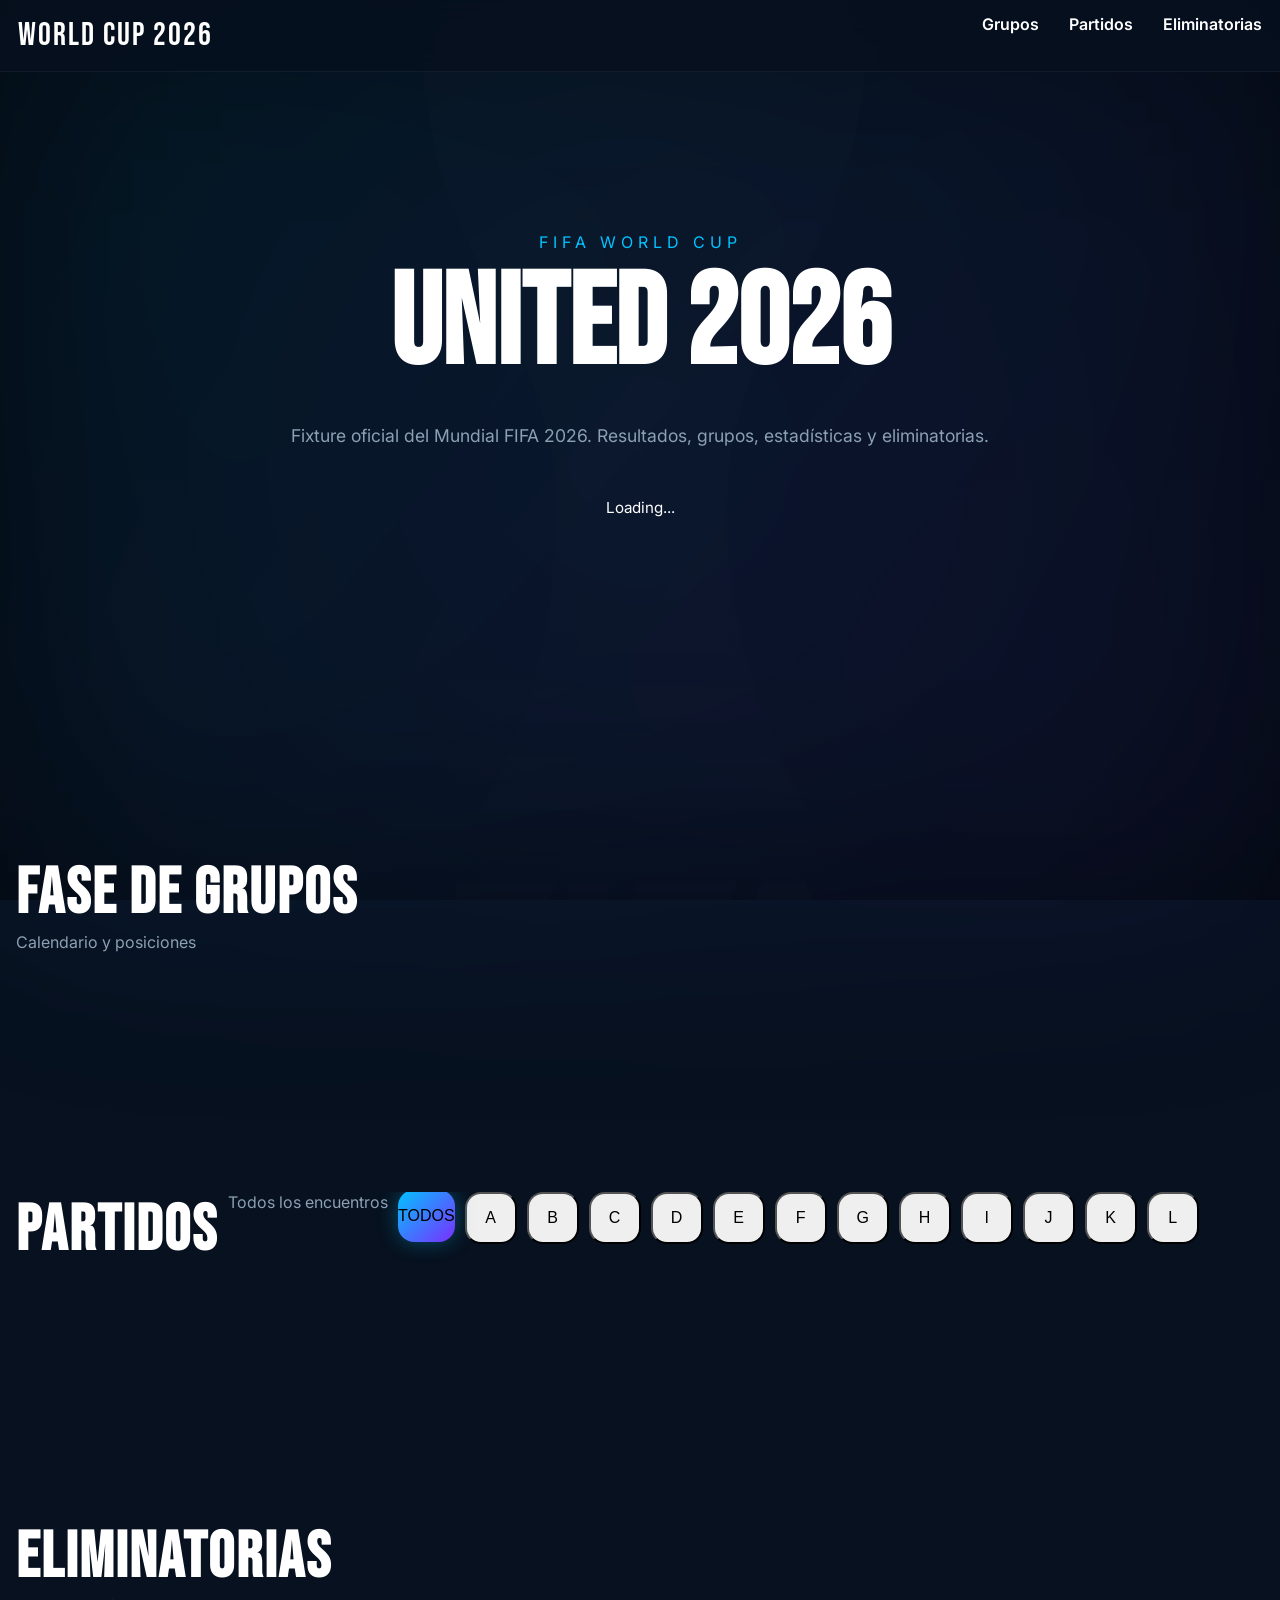
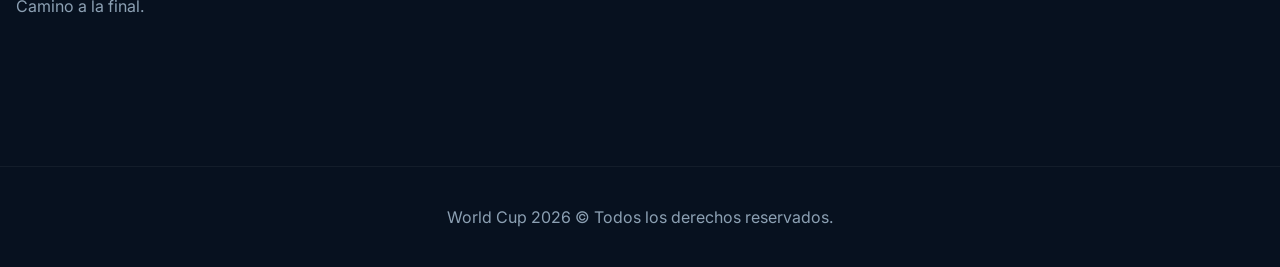
==== commit b0bffba3: "vfsd<" ====
--- a/index.html
+++ b/index.html
@@ -1,134 +1 @@
-<!-- ========================= -->
-<!-- index.html -->
-<!-- ========================= -->
-<!DOCTYPE html>
-<html lang="es">
-<head>
-  <meta charset="UTF-8" />
-  <meta name="viewport" content="width=device-width, initial-scale=1.0"/>
-  <title>FIFA World Cup 2026</title>
-  <link rel="icon" type="image/png" href="imagenes/icono.png">
-  <link rel="apple-touch-icon" href="imagenes/icono.png">
-  <meta name="theme-color" content="#07111f">
-  <link rel="preconnect" href="https://fonts.googleapis.com">
-  <link rel="preconnect" href="https://fonts.gstatic.com" crossorigin>
-
-  <link href="https://fonts.googleapis.com/css2?family=Bebas+Neue&family=Inter:wght@300;400;500;600;700;800&display=swap" rel="stylesheet">
-
-  <link rel="stylesheet" href="styles.css">
-</head>
-<body>
-
-  <!-- BACKGROUND -->
-  <div class="bg-overlay"></div>
-  <div class="animated-gradient"></div>
-
-  <!-- NAVBAR -->
-  <header class="navbar">
-    <div class="logo">
-      WORLD CUP 2026
-    </div>
-
-    <nav>
-      <a href="#groups">Grupos</a>
-      <a href="#matches">Partidos</a>
-      <a href="#knockout">Eliminatorias</a>
-    </nav>
-  </header>
-
-  <!-- HERO -->
-  <section class="hero">
-
-    <div class="hero-content">
-
-      <p class="hero-subtitle">
-        FIFA WORLD CUP
-      </p>
-
-      <h1>
-        UNITED 2026
-      </h1>
-
-      <p class="hero-description">
-        Fixture oficial del Mundial FIFA 2026.
-        Resultados, grupos, estadísticas y eliminatorias.
-      </p>
-
-      <div class="countdown" id="countdown">
-        Loading...
-      </div>
-
-    </div>
-
-  </section>
-
-  <!-- GROUPS -->
-  <section id="groups" class="section">
-
-    <div class="section-header">
-      <h2>FASE DE GRUPOS</h2>
-      <p>Calendario y posiciones</p>
-    </div>
-
-      <div id="groups-container" class="groups-grid"></div>
-
-  </section>
-
-  <!-- MATCHES -->
-  <section id="matches" class="section">
-
-    <div class="section-header">
-        <div class="group-tabs" id="groupTabs">
-
-        <h2>PARTIDOS</h2>
-      <p>Todos los encuentros</p>
-      <button class="tab-btn active" data-group="ALL">
-    TODOS
-  </button>
-
-  <button class="tab-btn" data-group="A">A</button>
-  <button class="tab-btn" data-group="B">B</button>
-  <button class="tab-btn" data-group="C">C</button>
-  <button class="tab-btn" data-group="D">D</button>
-  <button class="tab-btn" data-group="E">E</button>
-  <button class="tab-btn" data-group="F">F</button>
-  <button class="tab-btn" data-group="G">G</button>
-  <button class="tab-btn" data-group="H">H</button>
-  <button class="tab-btn" data-group="I">I</button>
-  <button class="tab-btn" data-group="J">J</button>
-  <button class="tab-btn" data-group="K">K</button>
-  <button class="tab-btn" data-group="L">L</button>
-
-</div>
-    </div>
-
-    <div id="matches-container" class="matches-grid"></div>
-
-  </section>
-
-  <!-- KNOCKOUT -->
-  <section class="section" id="knockout">
-
-  <div class="section-header">
-    <h2>ELIMINATORIAS</h2>
-    <p>Camino a la final.</p>
-  </div>
-
-  <div id="knockout-container">
-
-  </div>
-
-</section>
-
-  <!-- FOOTER -->
-  <footer class="footer">
-    <p>World Cup 2026 © Todos los derechos reservados.</p>
-  </footer>
-
-  <script src="data/groups.js"></script>
-  <script src="data/matches.js"></script>
-  <script src="data/knockout.js"></script>
-  <script src="app.js"></script>
-
-</body>
-</html>
+<!-- ========================= --> <!-- index.html --> <!-- ========================= --> <!DOCTYPE html> <html lang="es"> <head> <meta charset="UTF-8" /> <meta name="viewport" content="width=device-width, initial-scale=1.0"/> <title>FIFA World Cup 2026</title> <link rel="icon" type="image/png" href="imagenes/icono.png"> <link rel="apple-touch-icon" href="imagenes/icono.png"> <meta name="theme-color" content="#07111f"> <link rel="preconnect" href="https://fonts.googleapis.com"> <link rel="preconnect" href="https://fonts.gstatic.com" crossorigin> <link href="https://fonts.googleapis.com/css2?family=Bebas+Neue&family=Inter:wght@300;400;500;600;700;800&display=swap" rel="stylesheet"> <link rel="stylesheet" href="styles.css"> </head> <body> <!-- BACKGROUND --> <div class="bg-overlay"></div> <div class="animated-gradient"></div> <!-- NAVBAR --> <header class="navbar"> <div class="logo"> WORLD CUP 2026 </div> <nav> <a href="#groups">Grupos</a> <a href="#matches">Partidos</a> <a href="#knockout">Eliminatorias</a> </nav> </header> <!-- HERO --> <section class="hero"> <div class="hero-content"> <p class="hero-subtitle"> FIFA WORLD CUP </p> <h1> UNITED 2026 </h1> <p class="hero-description"> Fixture oficial del Mundial FIFA 2026. Resultados, grupos, estadísticas y eliminatorias. </p> <div class="countdown" id="countdown"> Loading... </div> </div> </section> <!-- GROUPS --> <section id="groups" class="section"> <div class="section-header"> <h2>FASE DE GRUPOS</h2> <p>Calendario y posiciones</p> </div> <div id="groups-container" class="groups-grid"></div> </section> <!-- MATCHES --> <section id="matches" class="section"> <div class="section-header"> <div class="group-tabs" id="groupTabs"> <h2>PARTIDOS</h2> <p>Todos los encuentros</p> <button class="tab-btn active" data-group="ALL"> TODOS </button> <button class="tab-btn" data-group="A">A</button> <button class="tab-btn" data-group="B">B</button> <button class="tab-btn" data-group="C">C</button> <button class="tab-btn" data-group="D">D</button> <button class="tab-btn" data-group="E">E</button> <button class="tab-btn" data-group="F">F</button> <button class="tab-btn" data-group="G">G</button> <button class="tab-btn" data-group="H">H</button> <button class="tab-btn" data-group="I">I</button> <button class="tab-btn" data-group="J">J</button> <button class="tab-btn" data-group="K">K</button> <button class="tab-btn" data-group="L">L</button> </div> </div> <div id="matches-container" class="matches-grid"></div> </section> <!-- KNOCKOUT --> <section class="section" id="knockout"> <div class="section-header"> <h2>ELIMINATORIAS</h2> <p>Camino a la final.</p> </div> <div id="knockout-container"> </div> </section> <!-- FOOTER --> <footer class="footer"> <p>World Cup 2026 © Todos los derechos reservados.</p> </footer> <script src="data/groups.js"></script> <script src="data/matches.js"></script> <script src="data/knockout.js"></script> <script src="app.js"></script> </body> </html>
--- a/styles.css
+++ b/styles.css
@@ -644,102 +644,277 @@
 }
 
 
+
+
+/* ===================================== */
+/* FIFA STAGE REAL */
+/* ===================================== */
+
 #knockout-container{
+  width:100%;
+  overflow-x:auto;
+  overflow-y:auto;
+  padding:0px 0;
+}
+
+/* ===================================== */
+/* STAGE */
+/* ===================================== */
+
+.fifa-stage{
+  position:relative;
+  width:1920px;
+  height:1200px;
+  margin:auto;
+  display:flex;
+  align-items:center;
+  justify-content:center;
+  background:
+    radial-gradient(
+      circle at center,
+      rgba(0,80,180,.15),
+      transparent 60%
+    );
+}
+
+/* ===================================== */
+/* CENTER BG */
+/* ===================================== */
+
+.fifa-center-bg{
+  position:absolute;
+  inset:0;
+  background-image:
+    url("imagenes/trofeo.png");
+  background-position:center;
+  background-repeat:no-repeat;
+  background-size:320px;
+  opacity:.08;
+  pointer-events:none;
+}
+
+/* ===================================== */
+/* SVG LINES */
+/* ===================================== */
+
+.bracket-lines{
+  position:absolute;
+  inset:0;
+  width:100%;
+  height:100%;
+  pointer-events:none;
+}
+
+.bracket-lines path{
+  fill:none;
+  stroke:
+    rgba(255,255,255,.18);
+  stroke-width:3;
+}
+
+/* ===================================== */
+/* ROUNDS */
+/* ===================================== */
+
+.round{
+  position:absolute;
   display:flex;
   flex-direction:column;
-  gap:40px;
-}
-
-.knockout-round{
+}
+
+/* LEFT */
+
+.r16.left{
+  left:50px;
+  top:90px;
+  gap:0px;
+}
+
+.r8.left{
+  left:350px;
+  top:190px;
+  gap:100px;
+}
+
+.r4.left{
+  left:525px;
+  top:300px;
+  gap:100px;
+}
+
+.r2.left{
+  left:700px;
+  top:500px;
+}
+
+/* RIGHT */
+
+.r16.right{
+  right:50px;
+  top:90px;
+  gap:0px;
+}
+
+.r8.right{
+  right:350px;
+  top:190px;
+  gap:100px;
+}
+
+.r4.right{
+  right:525px;
+  top:300px;
+  gap:100px;
+}
+
+.r2.right{
+  right:700px;
+  top:500px;
+}
+
+/* ===================================== */
+/* FINAL AREA */
+/* ===================================== */
+
+.final-area{
+  position:absolute;
+  left:50%;
+  top:50%;
+  transform:
+    translate(-50%,-50%);
   display:flex;
   flex-direction:column;
-  gap:18px;
-}
-
-.knockout-title{
-  font-family:'Bebas Neue';
-  font-size:2rem;
-  letter-spacing:1px;
-}
-
-.knockout-grid{
-  display:grid;
-  grid-template-columns:1fr;
-  gap:18px;
-}
-
-@media(min-width:900px){
-
-  .knockout-grid{
-
-    grid-template-columns:
-      repeat(2,1fr);
-
-  }
-
-}
-
-.knockout-card{
-  background:var(--card);
-  border:1px solid var(--border);
-  border-radius:22px;
-  padding:22px;
-  backdrop-filter:blur(15px);
-  transition:.3s;
-}
-
-.knockout-card:hover{
+  align-items:center;
+  gap:0px;
+  margin-top: 200px;
+}
+
+.final-title{
+  font-family:'Bebas Neue',sans-serif;
+  font-size:4rem;
+  letter-spacing:4px;
+  color:white;
+}
+
+/* ===================================== */
+/* THIRD PLACE */
+/* ===================================== */
+
+.third-place{
+  margin-top:100px;
+  display:flex;
+  flex-direction:column;
+  align-items:center;
+  gap:14px;
+}
+
+.third-title{
+  font-size:1rem;
+  letter-spacing:2px;
+  color:#8ea4d2;
+  font-weight:700;
+}
+
+/* ===================================== */
+/* MATCH CARD */
+/* ===================================== */
+
+.bracket-match{
+  width:170px;
+  padding:12px;
+  border-radius:18px;
+  background:
+    linear-gradient(
+      180deg,
+      rgba(11,24,54,.96),
+      rgba(4,10,24,.98)
+    );
+
+  border:
+    1px solid rgba(255,255,255,.08);
+  backdrop-filter:blur(10px);
+  box-shadow:
+    0 12px 30px rgba(0,0,0,.35);
+  transition:.25s;
+}
+.bracket-match:hover{
   transform:translateY(-4px);
   border-color:
-    rgba(255,255,255,.12);
-}
-
-
-
-
-#knockout-container{
-
-  display:flex;
-
-  flex-direction:column;
-
-  gap:50px;
-}
-
-.knockout-round{
-
-  display:flex;
-
-  flex-direction:column;
-
-  gap:22px;
-}
-
-.knockout-title{
-
-  font-family:'Bebas Neue';
-
-  font-size:2.2rem;
-
+    rgba(255,255,255,.18);
+}
+
+/* ===================================== */
+/* MATCH INFO */
+/* ===================================== */
+
+.match-id{
+  font-size:.55rem;
+  color:#8ea4d2;
+  margin-bottom:10px;
+  font-weight:800;
   letter-spacing:1px;
 }
 
-.knockout-grid{
-
-  display:grid;
-
-  grid-template-columns:1fr;
-
-  gap:18px;
-}
-
-@media(min-width:900px){
-
-  .knockout-grid{
-
-    grid-template-columns:
-      repeat(2,1fr);
-
-  }
-
+.bracket-team{
+  height:34px;
+  display:flex;
+  align-items:center;
+  justify-content:center;
+  border-radius:10px;
+  background:
+    rgba(255,255,255,.05);
+  border:
+    1px solid rgba(255,255,255,.06);
+  font-size:.8rem;
+  font-weight:800;
+  color:white;
+}
+
+.bracket-score{
+  height:20px;
+  display:flex;
+  align-items:center;
+  justify-content:center;
+  font-size:1rem;
+  font-weight:900;
+  color:white;
+}
+
+.bracket-info{
+  margin-top:10px;
+  text-align:center;
+  font-size:.58rem;
+  line-height:1.5;
+  color:#8ea4d2;
+}
+
+/* ===================================== */
+/* RESPONSIVE */
+/* ===================================== */
+
+@media(max-width:1600px){
+
+  .fifa-stage{
+    transform:scale(.82);
+    transform-origin:top center;
+    height:980px;
+  }
+
+}
+
+@media(max-width:1200px){
+
+  .fifa-stage{
+    transform:scale(.65);
+    transform-origin:top left;
+    height:760px;
+  }
+}
+
+@media(max-width:768px){
+  .fifa-stage{
+    transform:scale(.45);
+    transform-origin:top left;
+    height:520px;
+  }
 }
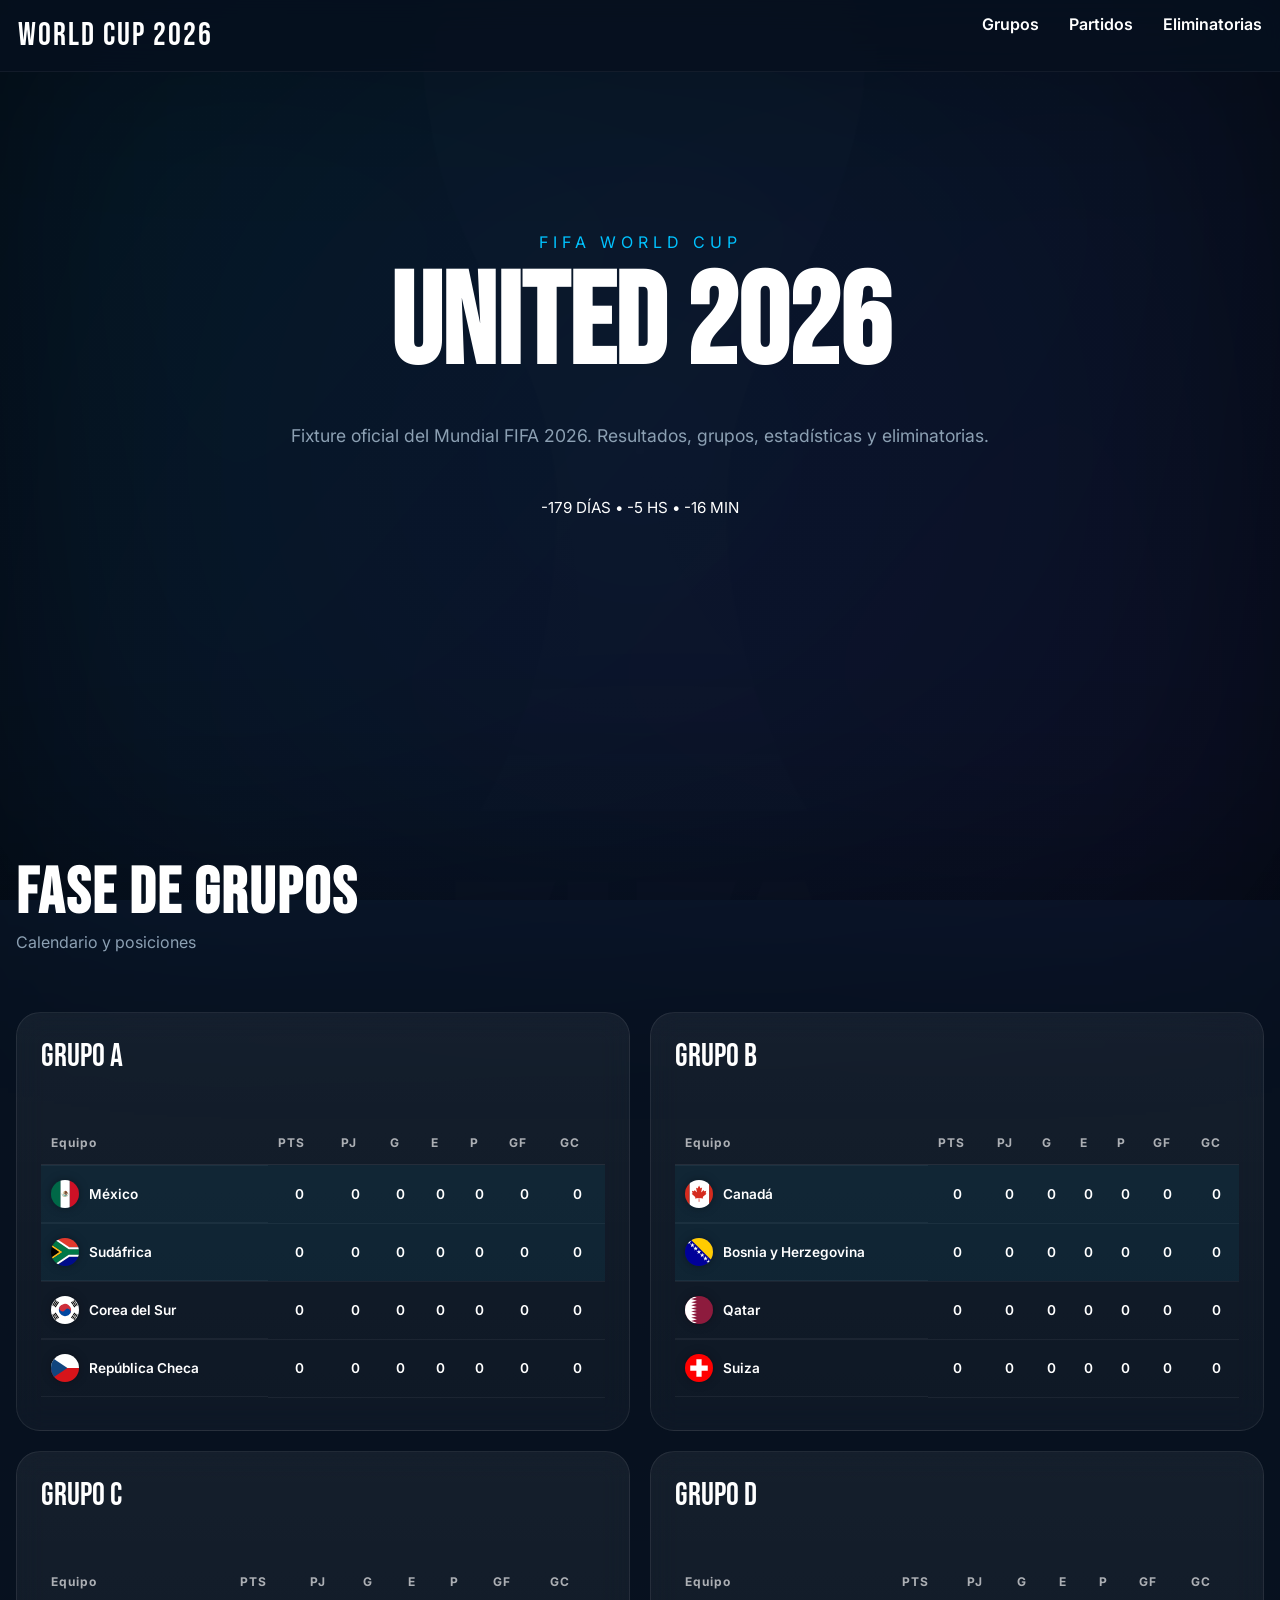
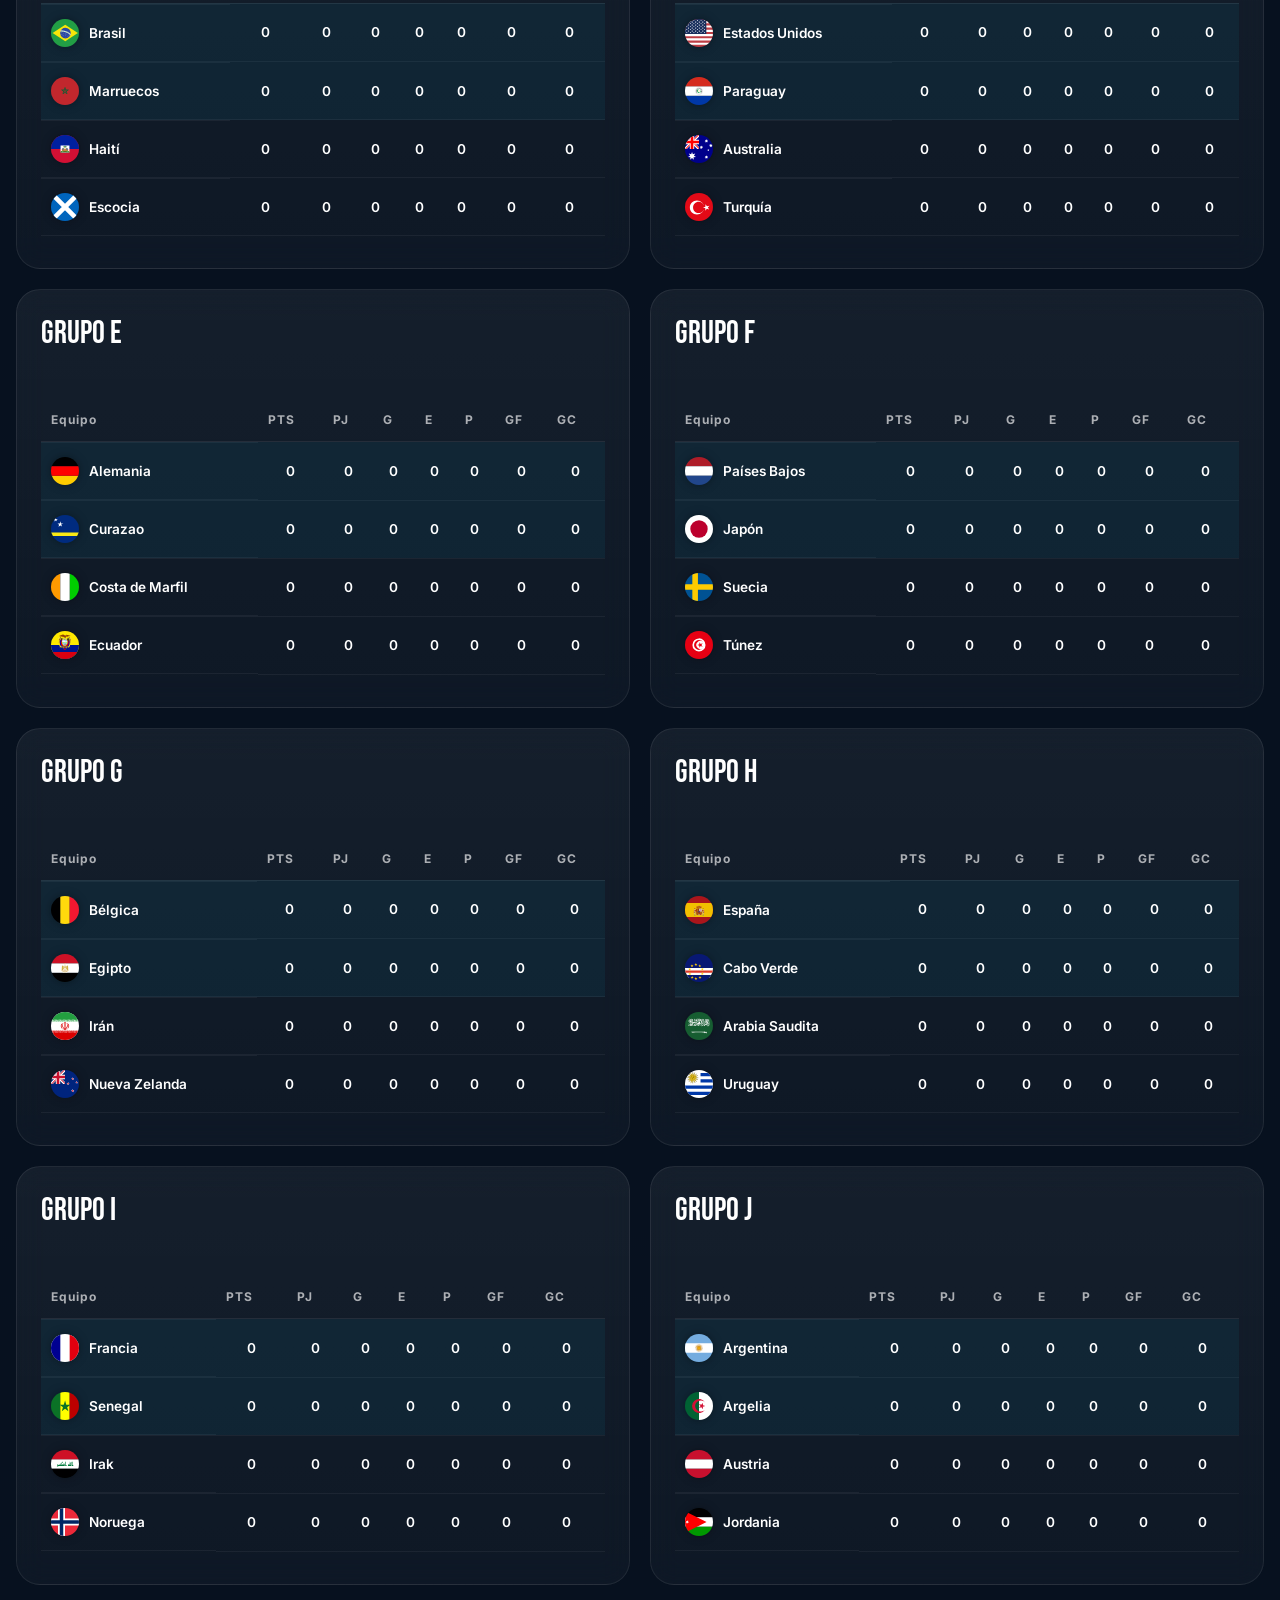
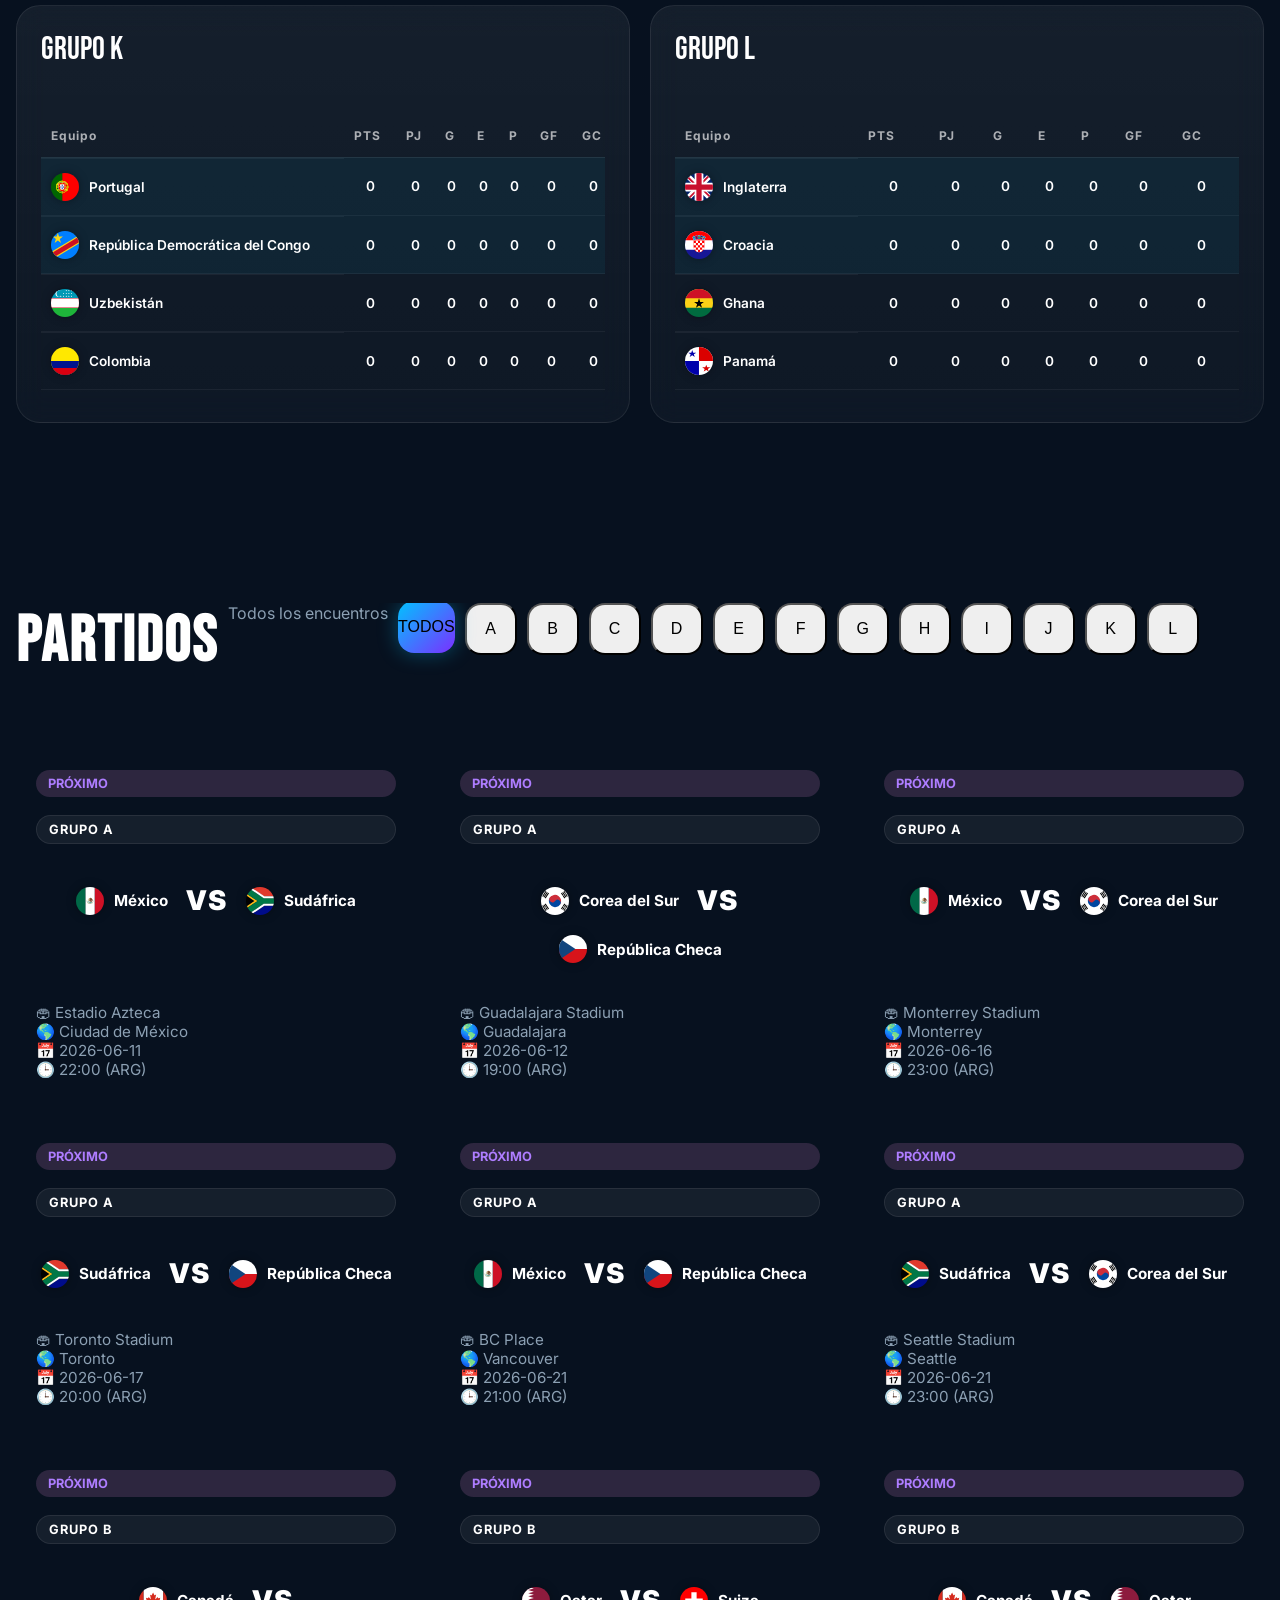
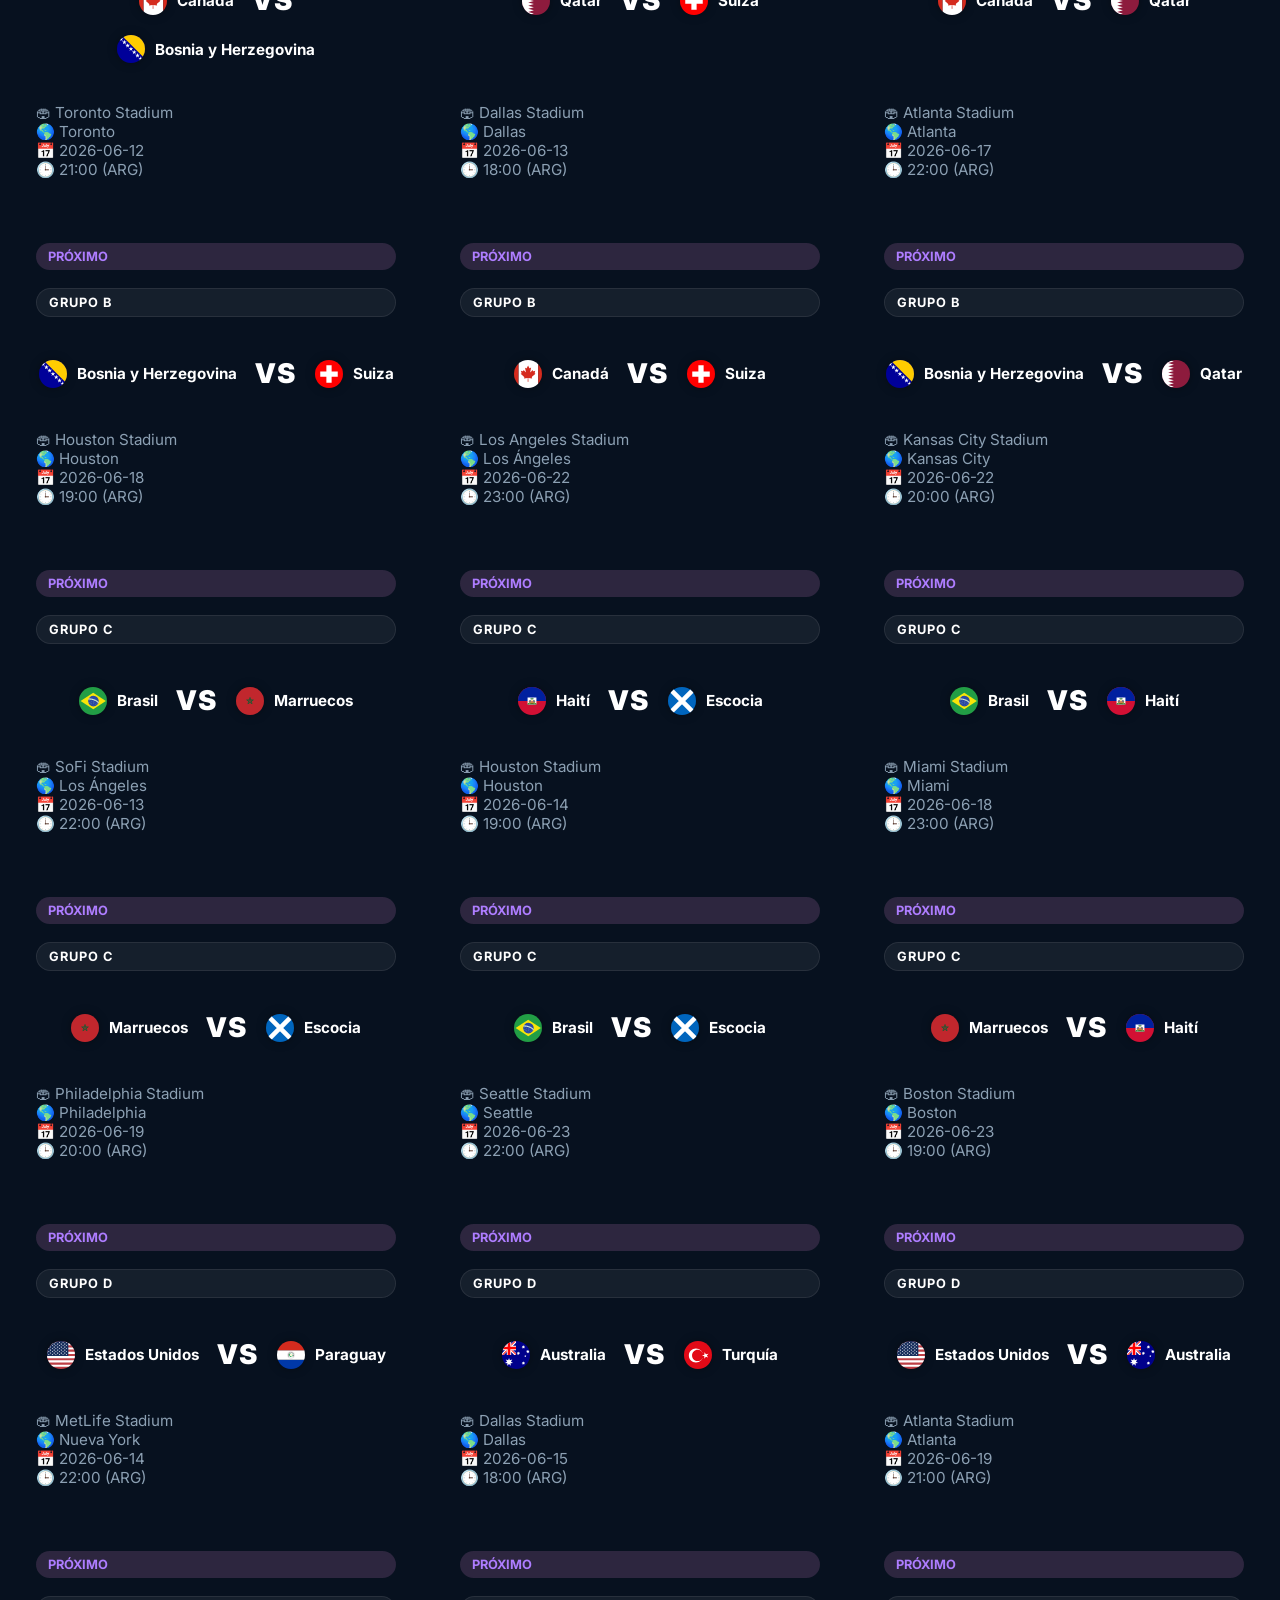
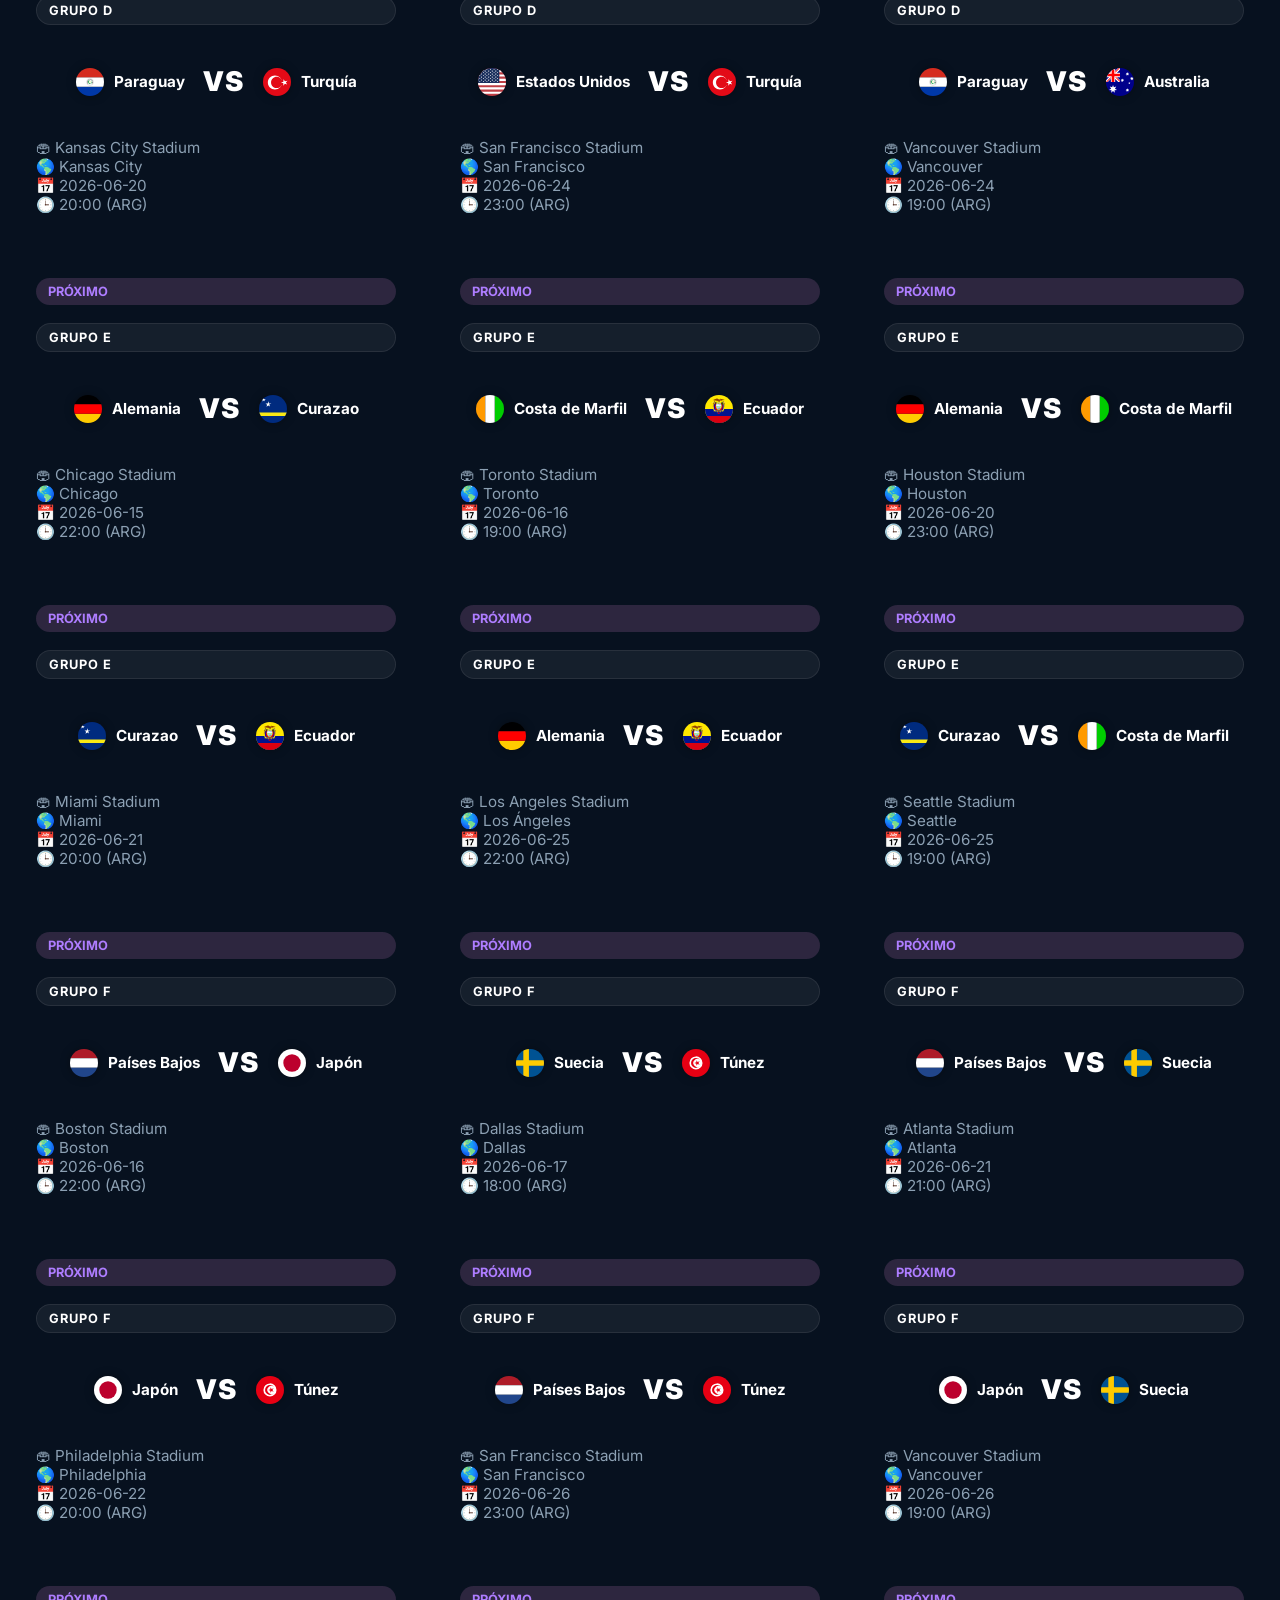
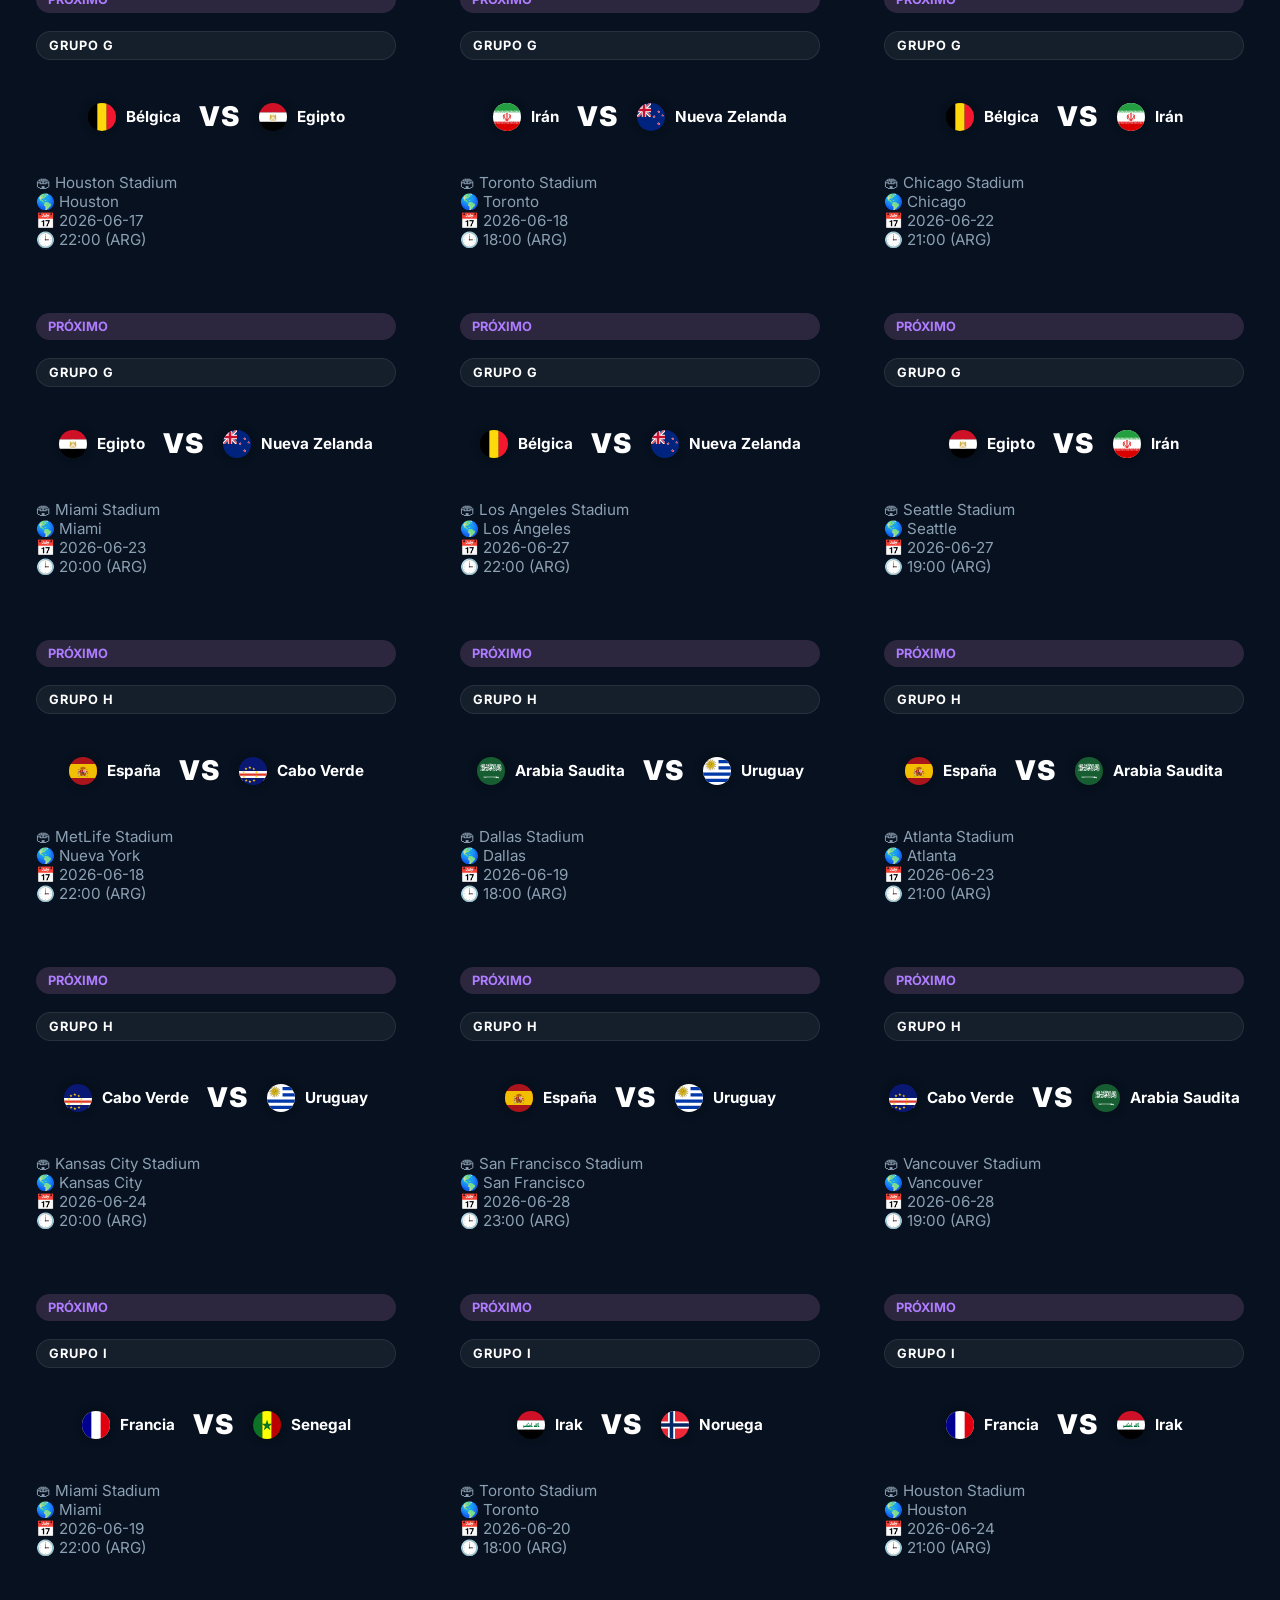
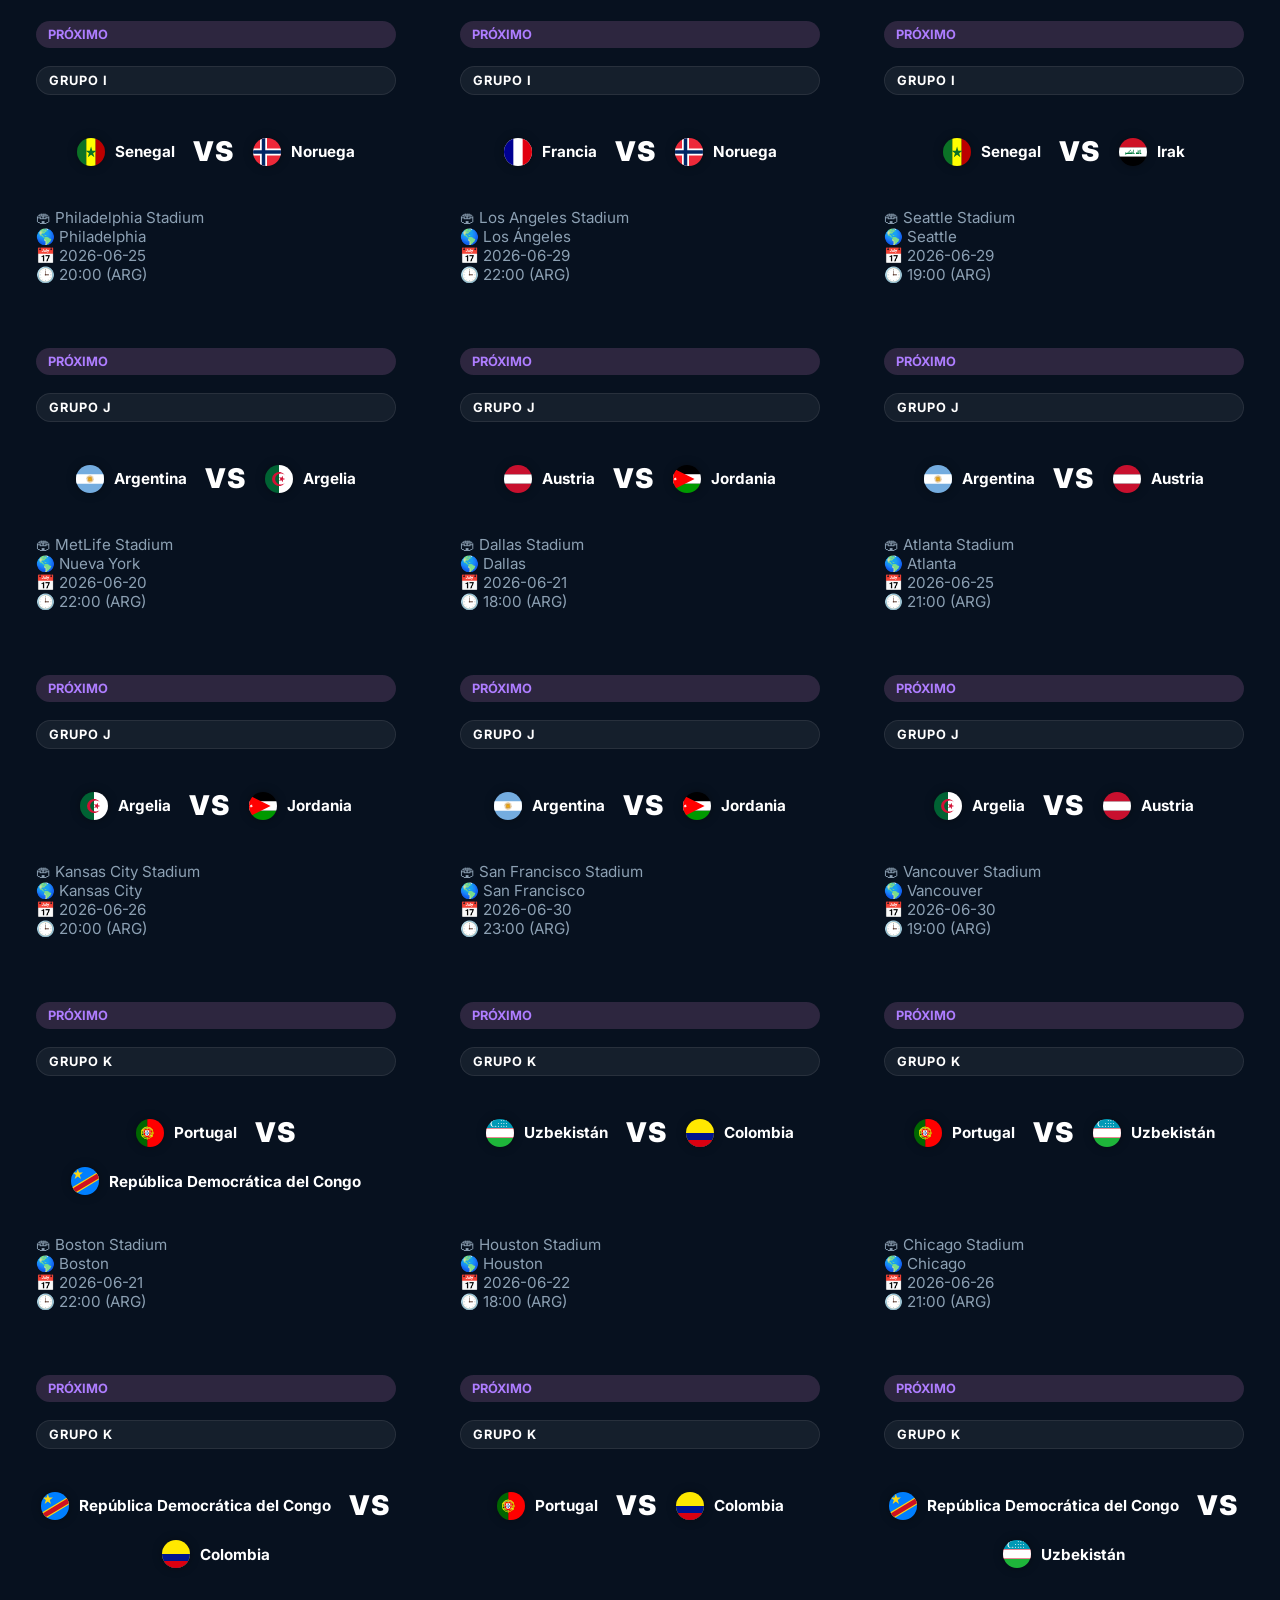
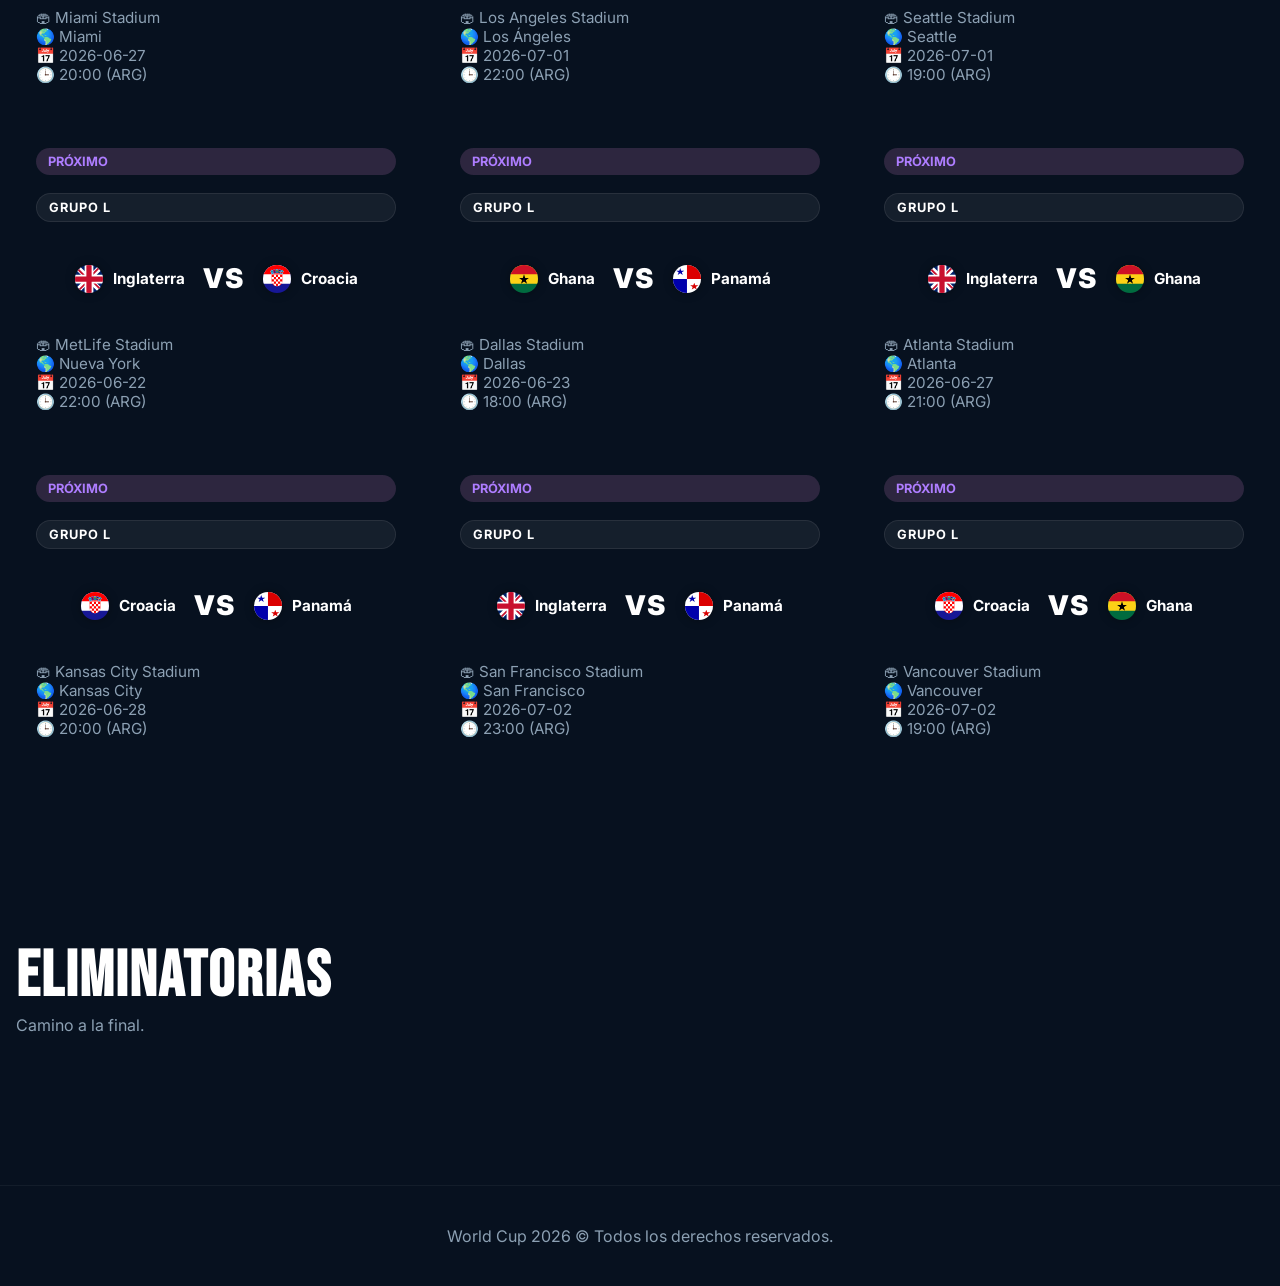
==== commit 52cb3054: "casdc" ====
--- a/index.html
+++ b/index.html
@@ -1 +1,135 @@
-<!-- ========================= --> <!-- index.html --> <!-- ========================= --> <!DOCTYPE html> <html lang="es"> <head> <meta charset="UTF-8" /> <meta name="viewport" content="width=device-width, initial-scale=1.0"/> <title>FIFA World Cup 2026</title> <link rel="icon" type="image/png" href="imagenes/icono.png"> <link rel="apple-touch-icon" href="imagenes/icono.png"> <meta name="theme-color" content="#07111f"> <link rel="preconnect" href="https://fonts.googleapis.com"> <link rel="preconnect" href="https://fonts.gstatic.com" crossorigin> <link href="https://fonts.googleapis.com/css2?family=Bebas+Neue&family=Inter:wght@300;400;500;600;700;800&display=swap" rel="stylesheet"> <link rel="stylesheet" href="styles.css"> </head> <body> <!-- BACKGROUND --> <div class="bg-overlay"></div> <div class="animated-gradient"></div> <!-- NAVBAR --> <header class="navbar"> <div class="logo"> WORLD CUP 2026 </div> <nav> <a href="#groups">Grupos</a> <a href="#matches">Partidos</a> <a href="#knockout">Eliminatorias</a> </nav> </header> <!-- HERO --> <section class="hero"> <div class="hero-content"> <p class="hero-subtitle"> FIFA WORLD CUP </p> <h1> UNITED 2026 </h1> <p class="hero-description"> Fixture oficial del Mundial FIFA 2026. Resultados, grupos, estadísticas y eliminatorias. </p> <div class="countdown" id="countdown"> Loading... </div> </div> </section> <!-- GROUPS --> <section id="groups" class="section"> <div class="section-header"> <h2>FASE DE GRUPOS</h2> <p>Calendario y posiciones</p> </div> <div id="groups-container" class="groups-grid"></div> </section> <!-- MATCHES --> <section id="matches" class="section"> <div class="section-header"> <div class="group-tabs" id="groupTabs"> <h2>PARTIDOS</h2> <p>Todos los encuentros</p> <button class="tab-btn active" data-group="ALL"> TODOS </button> <button class="tab-btn" data-group="A">A</button> <button class="tab-btn" data-group="B">B</button> <button class="tab-btn" data-group="C">C</button> <button class="tab-btn" data-group="D">D</button> <button class="tab-btn" data-group="E">E</button> <button class="tab-btn" data-group="F">F</button> <button class="tab-btn" data-group="G">G</button> <button class="tab-btn" data-group="H">H</button> <button class="tab-btn" data-group="I">I</button> <button class="tab-btn" data-group="J">J</button> <button class="tab-btn" data-group="K">K</button> <button class="tab-btn" data-group="L">L</button> </div> </div> <div id="matches-container" class="matches-grid"></div> </section> <!-- KNOCKOUT --> <section class="section" id="knockout"> <div class="section-header"> <h2>ELIMINATORIAS</h2> <p>Camino a la final.</p> </div> <div id="knockout-container"> </div> </section> <!-- FOOTER --> <footer class="footer"> <p>World Cup 2026 © Todos los derechos reservados.</p> </footer> <script src="data/groups.js"></script> <script src="data/matches.js"></script> <script src="data/knockout.js"></script> <script src="app.js"></script> </body> </html>+
+<!-- ========================= -->
+<!-- index.html -->
+<!-- ========================= -->
+<!DOCTYPE html>
+<html lang="es">
+<head>
+  <meta charset="UTF-8" />
+  <meta name="viewport" content="width=device-width, initial-scale=1.0"/>
+  <title>FIFA World Cup 2026</title>
+  <link rel="icon" type="image/png" href="imagenes/icono.png">
+  <link rel="apple-touch-icon" href="imagenes/icono.png">
+  <meta name="theme-color" content="#07111f">
+  <link rel="preconnect" href="https://fonts.googleapis.com">
+  <link rel="preconnect" href="https://fonts.gstatic.com" crossorigin>
+
+  <link href="https://fonts.googleapis.com/css2?family=Bebas+Neue&family=Inter:wght@300;400;500;600;700;800&display=swap" rel="stylesheet">
+
+  <link rel="stylesheet" href="styles.css">
+</head>
+<body>
+
+  <!-- BACKGROUND -->
+  <div class="bg-overlay"></div>
+  <div class="animated-gradient"></div>
+
+  <!-- NAVBAR -->
+  <header class="navbar">
+    <div class="logo">
+      WORLD CUP 2026
+    </div>
+
+    <nav>
+      <a href="#groups">Grupos</a>
+      <a href="#matches">Partidos</a>
+      <a href="#knockout">Eliminatorias</a>
+    </nav>
+  </header>
+
+  <!-- HERO -->
+  <section class="hero">
+
+    <div class="hero-content">
+
+      <p class="hero-subtitle">
+        FIFA WORLD CUP
+      </p>
+
+      <h1>
+        UNITED 2026
+      </h1>
+
+      <p class="hero-description">
+        Fixture oficial del Mundial FIFA 2026.
+        Resultados, grupos, estadísticas y eliminatorias.
+      </p>
+
+      <div class="countdown" id="countdown">
+        Loading...
+      </div>
+
+    </div>
+
+  </section>
+
+  <!-- GROUPS -->
+  <section id="groups" class="section">
+
+    <div class="section-header">
+      <h2>FASE DE GRUPOS</h2>
+      <p>Calendario y posiciones</p>
+    </div>
+
+      <div id="groups-container" class="groups-grid"></div>
+
+  </section>
+
+  <!-- MATCHES -->
+  <section id="matches" class="section">
+
+    <div class="section-header">
+        <div class="group-tabs" id="groupTabs">
+
+        <h2>PARTIDOS</h2>
+      <p>Todos los encuentros</p>
+      <button class="tab-btn active" data-group="ALL">
+    TODOS
+  </button>
+
+  <button class="tab-btn" data-group="A">A</button>
+  <button class="tab-btn" data-group="B">B</button>
+  <button class="tab-btn" data-group="C">C</button>
+  <button class="tab-btn" data-group="D">D</button>
+  <button class="tab-btn" data-group="E">E</button>
+  <button class="tab-btn" data-group="F">F</button>
+  <button class="tab-btn" data-group="G">G</button>
+  <button class="tab-btn" data-group="H">H</button>
+  <button class="tab-btn" data-group="I">I</button>
+  <button class="tab-btn" data-group="J">J</button>
+  <button class="tab-btn" data-group="K">K</button>
+  <button class="tab-btn" data-group="L">L</button>
+
+</div>
+    </div>
+
+    <div id="matches-container" class="matches-grid"></div>
+
+  </section>
+
+  <!-- KNOCKOUT -->
+  <section class="section" id="knockout">
+
+  <div class="section-header">
+    <h2>ELIMINATORIAS</h2>
+    <p>Camino a la final.</p>
+  </div>
+
+  <div id="knockout-container">
+
+  </div>
+
+</section>
+
+  <!-- FOOTER -->
+  <footer class="footer">
+    <p>World Cup 2026 © Todos los derechos reservados.</p>
+  </footer>
+
+  <script src="data/groups.js"></script>
+  <script src="data/matches.js"></script>
+  <script src="data/knockout.js"></script>
+  <script src="app.js"></script>
+
+</body>
+</html>
